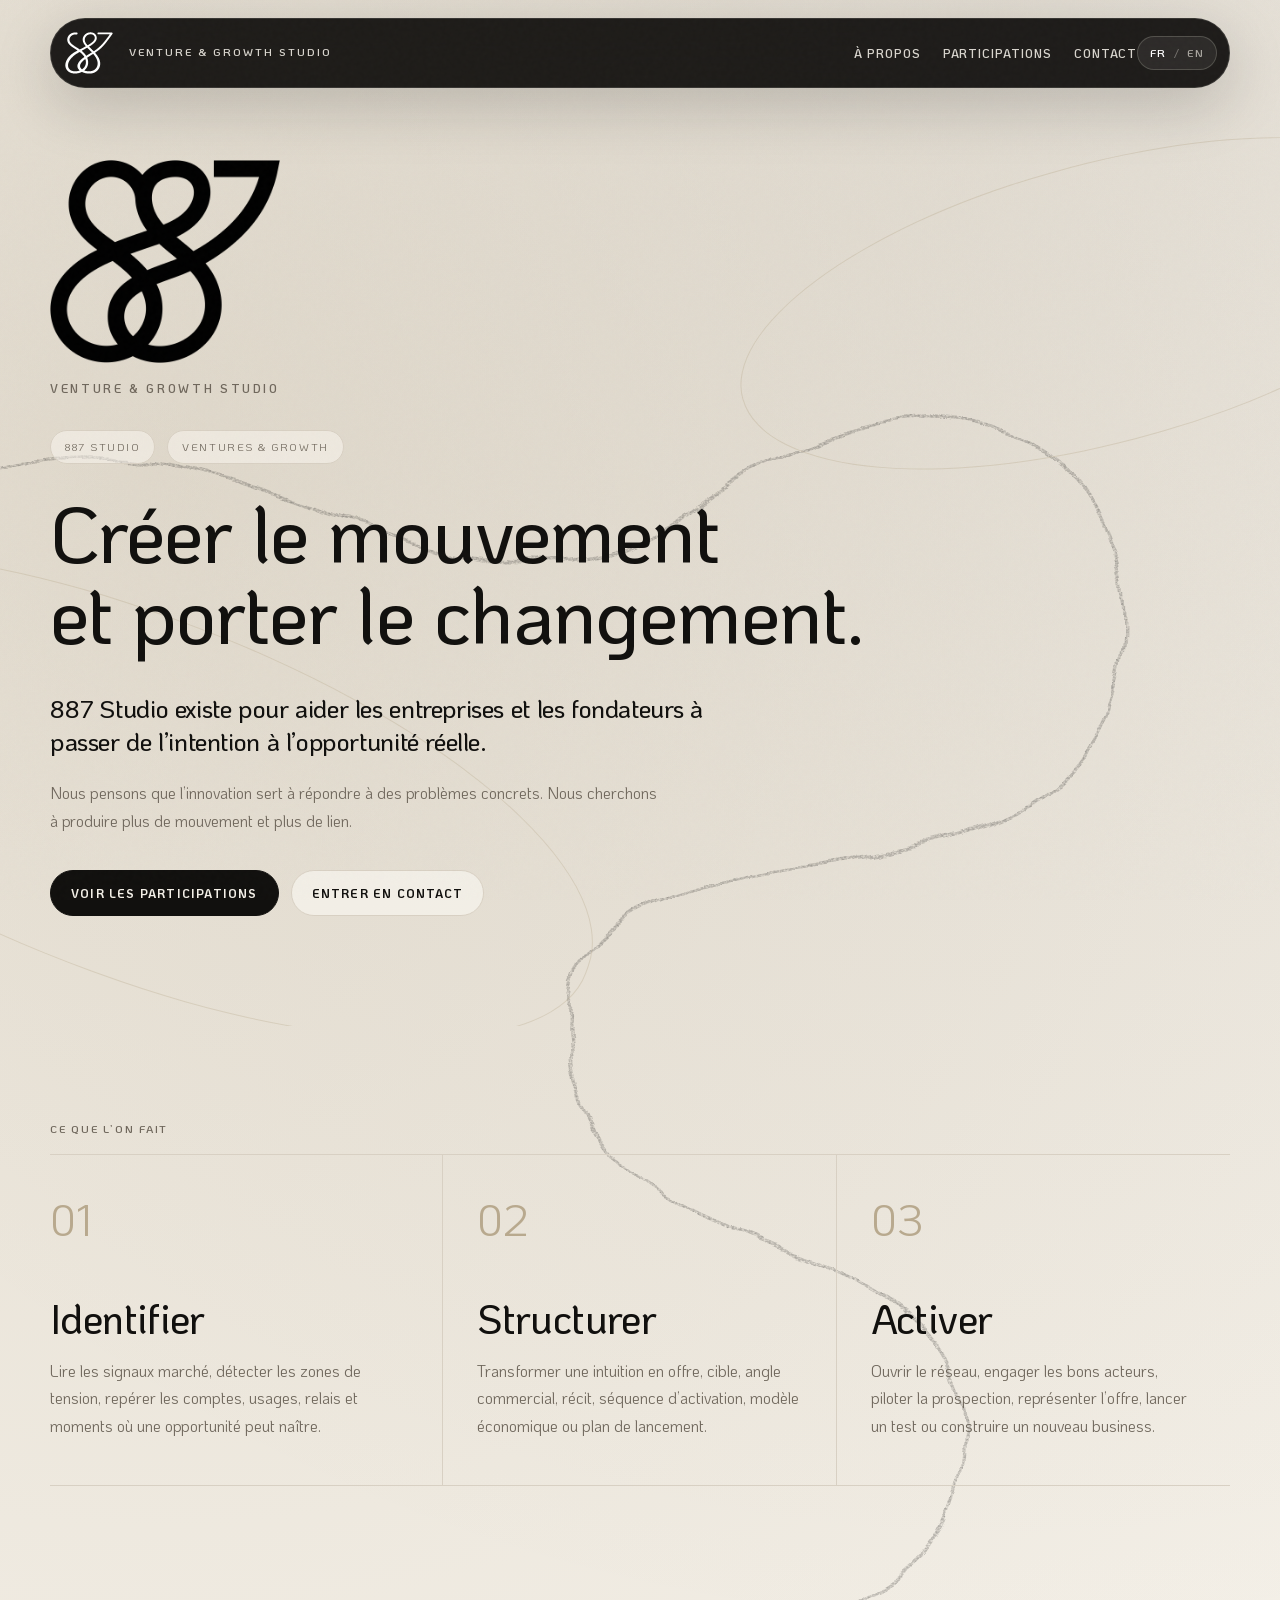
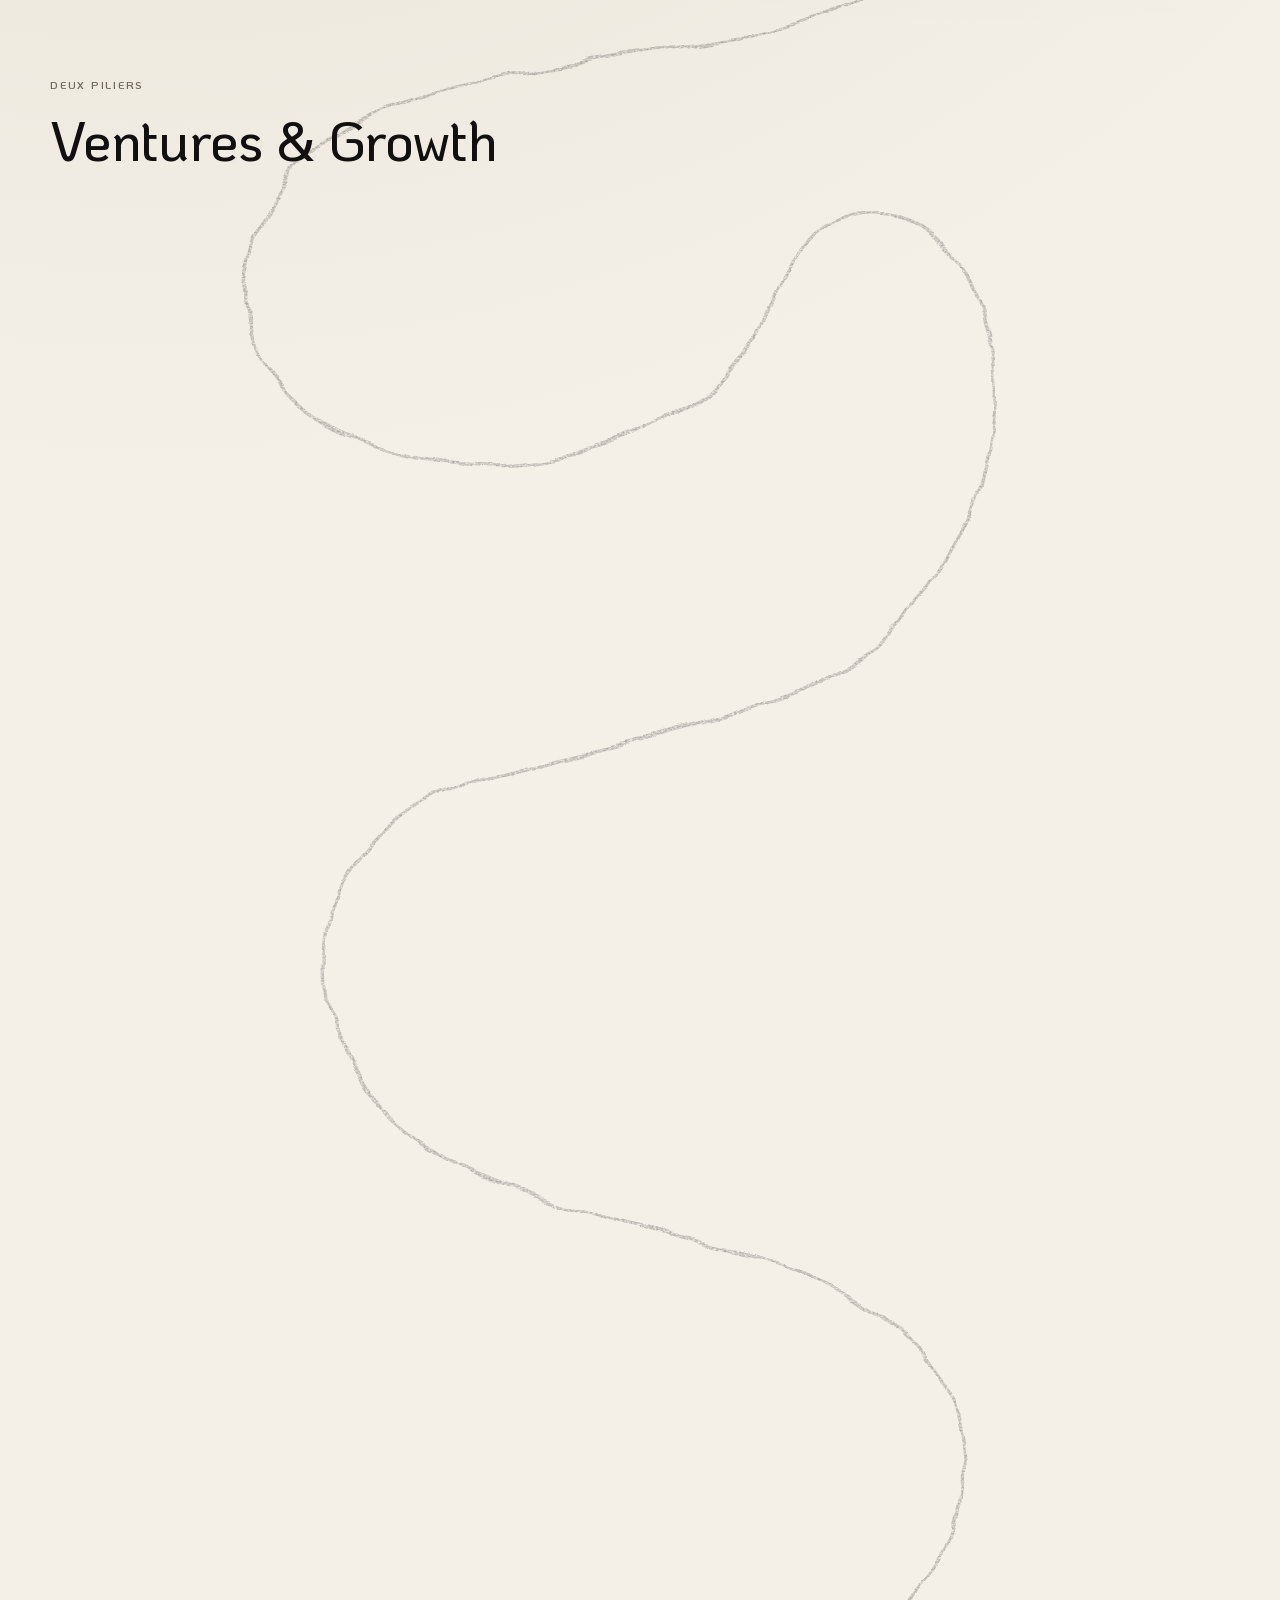
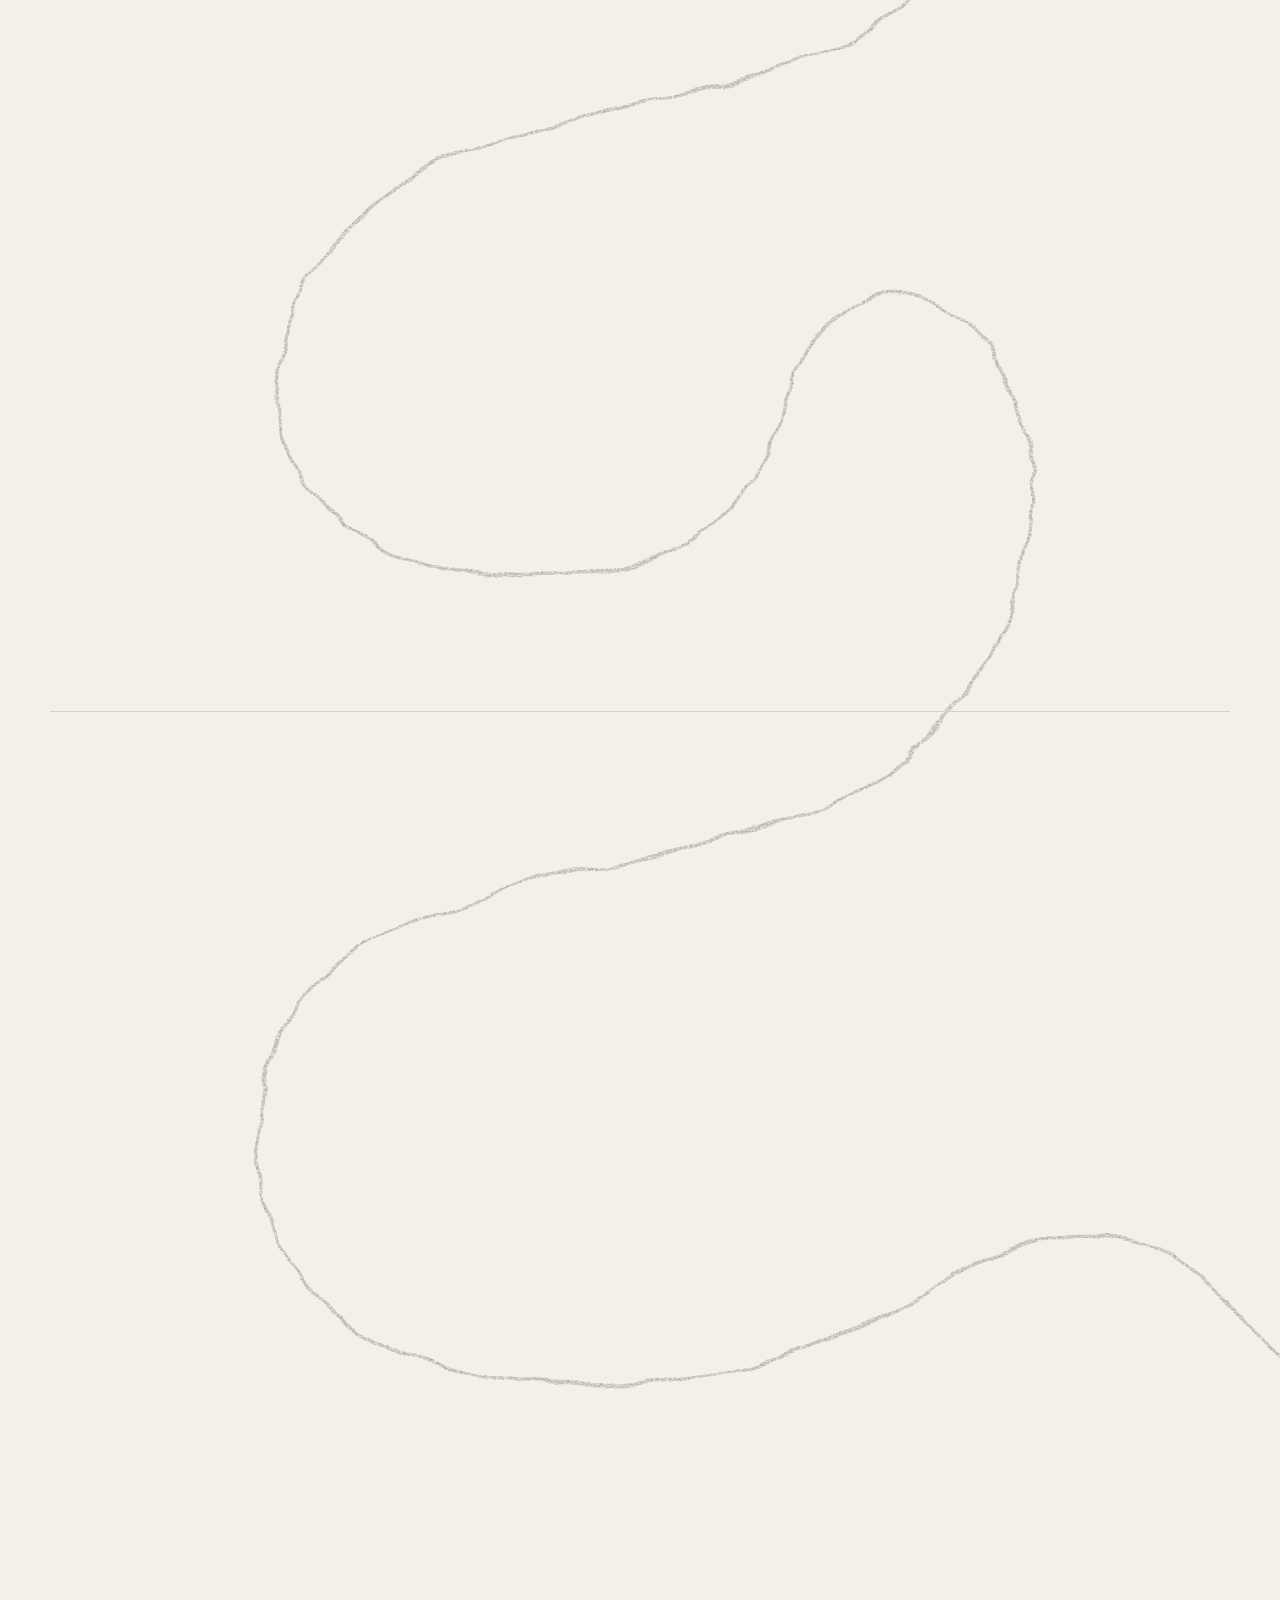
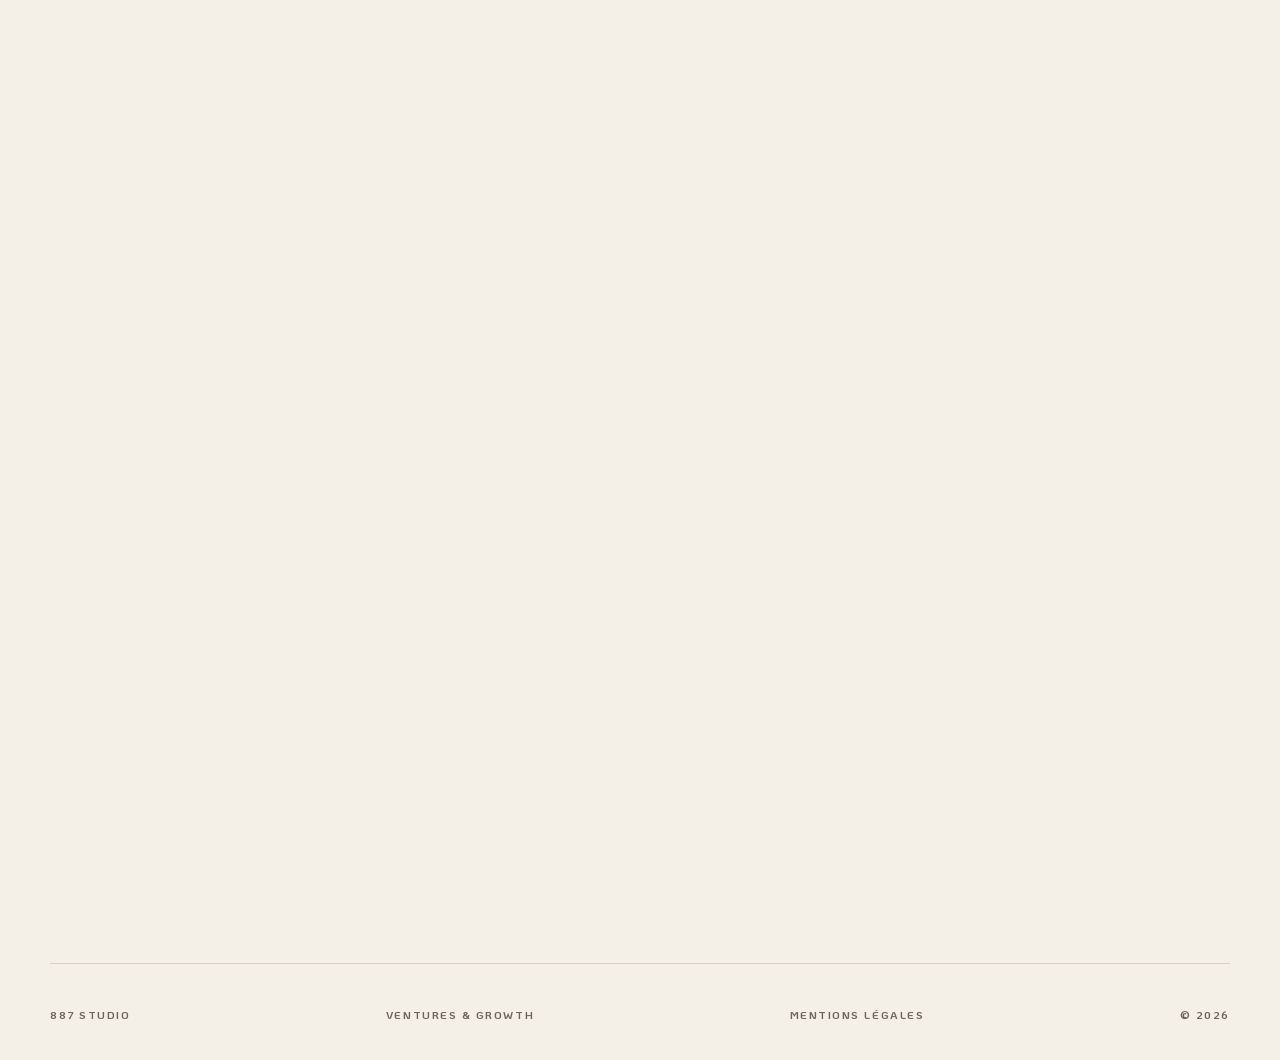
==== index.html @ bfb53ed1 "Stop exposing the gmail address in page source - Form: use FormSubmit aliased endpoint instead of th" ====
<!doctype html>
<html lang="fr" data-lang="fr">
<head>
  <meta charset="utf-8" />
  <meta name="viewport" content="width=device-width, initial-scale=1" />
  <title>887 Studio — Ventures & Growth</title>
  <meta name="description" content="887 Studio — Ventures & Growth. Créer le mouvement et porter le changement." />
  <meta property="og:title" content="887 Studio — Ventures & Growth" />
  <meta property="og:description" content="Créer le mouvement et porter le changement." />
  <meta property="og:type" content="website" />
  <meta property="og:url" content="https://www.887studio.fr/" />
  <meta property="og:image" content="https://www.887studio.fr/assets/og-image.png" />
  <meta property="og:image:width" content="1200" />
  <meta property="og:image:height" content="630" />
  <meta name="twitter:card" content="summary_large_image" />
  <link rel="icon" type="image/png" href="assets/887-favicon.png" />
  <link rel="preconnect" href="https://fonts.googleapis.com" />
  <link rel="preconnect" href="https://fonts.gstatic.com" crossorigin />
  <link rel="stylesheet" href="https://fonts.googleapis.com/css2?family=KoHo:wght@300;400;500;600;700&display=swap" />
  <link rel="stylesheet" href="styles.css" />
  <script defer src="/_vercel/insights/script.js"></script>
</head>

<body>
  <svg class="background-thread" viewBox="0 0 1440 5200" fill="none" xmlns="http://www.w3.org/2000/svg" aria-hidden="true">
    <defs>
      <filter id="pencil" x="-6%" y="-2%" width="112%" height="104%">
        <feTurbulence type="fractalNoise" baseFrequency="0.009 0.016" numOctaves="3" seed="7" result="warp" />
        <feDisplacementMap in="SourceGraphic" in2="warp" scale="24" xChannelSelector="R" yChannelSelector="G" result="rough" />
        <feTurbulence type="fractalNoise" baseFrequency="0.34 0.5" numOctaves="3" seed="4" result="grain" />
        <feColorMatrix in="grain" type="matrix" values="0 0 0 0 0  0 0 0 0 0  0 0 0 0 0  0 0 0 -1.05 0.92" result="grainMask" />
        <feComposite in="rough" in2="grainMask" operator="in" />
      </filter>
    </defs>
    <path class="thread-path" filter="url(#pencil)" d="M-120 260
      C 230 30, 490 460, 780 250
      C 1050 55, 1300 160, 1260 430
      C 1210 760, 610 540, 640 850
      C 670 1150, 1120 1010, 1080 1330
      C 1040 1650, 360 1420, 280 1770
      C 220 2040, 760 2080, 860 1830
      C 970 1560, 1230 1810, 1070 2100
      C 890 2425, 320 2220, 370 2600
      C 420 2940, 1050 2780, 1080 3100
      C 1120 3490, 430 3280, 320 3650
      C 230 3960, 810 4040, 880 3740
      C 950 3450, 1270 3670, 1120 4000
      C 960 4360, 330 4140, 290 4540
      C 260 4860, 740 4920, 1060 4720
      C 1260 4595, 1370 4690, 1500 4880" />
  </svg>
  <div class="site-noise" aria-hidden="true"></div>
  <div class="cursor-orb" aria-hidden="true"></div>

  <header class="site-header" data-reveal>
    <a class="brand brand-lockup" href="#top" aria-label="887 Studio home">
      <img src="assets/887-mark.png" alt="887 logo" class="brand-logo" />
      <span class="brand-descriptor">VENTURE &amp; GROWTH STUDIO</span>
    </a>

    <nav class="main-nav" aria-label="Navigation principale">
      <a href="#expertise" data-i18n="nav.about">À propos</a>
      <a href="#participations" data-i18n="nav.participations">Participations</a>
      <a href="#contact" data-i18n="nav.contact">Contact</a>
    </nav>

    <div class="header-actions">
      <button class="lang-toggle" type="button" aria-label="Switch language">
        <span data-lang-option="fr">FR</span>
        <span class="divider">/</span>
        <span data-lang-option="en">EN</span>
      </button>
    </div>
  </header>

  <button class="mobile-lang-toggle" type="button" aria-label="Switch language">
    <span data-lang-option="fr">FR</span>
    <span class="divider">/</span>
    <span data-lang-option="en">EN</span>
  </button>

  <a class="mobile-contact-cta" href="#contact" data-i18n="hero.ctaSecondary">Entrer en contact</a>

  <main id="top">
    <section class="hero section">
      <div class="hero-loop hero-loop-one" aria-hidden="true"></div>
      <div class="hero-loop hero-loop-two" aria-hidden="true"></div>

      <div class="hero-inner">
        <div class="hero-top-lockup" data-reveal>
          <img src="assets/887-mark.png" alt="887 Studio logo" />
          <span>VENTURE &amp; GROWTH STUDIO</span>
        </div>

        <div class="hero-kicker" data-reveal>
          <span>887 Studio</span>
          <span>Ventures & Growth</span>
        </div>

        <h1 class="hero-title" data-reveal data-reveal-delay="80">
          <span data-i18n="hero.title">Créer le mouvement<br />et porter le changement.</span>
        </h1>

        <p class="hero-copy" data-reveal data-reveal-delay="160" data-i18n="hero.copy">
          887 Studio existe pour aider les entreprises et les fondateurs à passer de l’intention à l’opportunité réelle.
        </p>

        <p class="hero-subcopy" data-reveal data-reveal-delay="240" data-i18n="hero.subcopy">
          Nous pensons que l’innovation sert à répondre à des problèmes concrets. Nous cherchons à produire plus de mouvement et plus de lien.
        </p>

        <div class="hero-cta" data-reveal data-reveal-delay="320">
          <a href="#participations" class="button button-dark" data-i18n="hero.ctaPrimary">Voir les participations</a>
          <a href="#contact" class="button button-light" data-i18n="hero.ctaSecondary">Entrer en contact</a>
        </div>
      </div>
    </section>

    <section class="method section">
      <div class="section-label" data-reveal data-i18n="method.label">Ce que l’on fait</div>
      <div class="method-grid">
        <article class="method-item" data-reveal>
          <span class="method-number">01</span>
          <h2 data-i18n="method.identify.title">Identifier</h2>
          <p data-i18n="method.identify.copy">
            Lire les signaux marché, détecter les zones de tension, repérer les comptes, usages, relais et moments où une opportunité peut naître.
          </p>
        </article>
        <article class="method-item" data-reveal data-reveal-delay="90">
          <span class="method-number">02</span>
          <h2 data-i18n="method.structure.title">Structurer</h2>
          <p data-i18n="method.structure.copy">
            Transformer une intuition en offre, cible, angle commercial, récit, séquence d’activation, modèle économique ou plan de lancement.
          </p>
        </article>
        <article class="method-item" data-reveal data-reveal-delay="180">
          <span class="method-number">03</span>
          <h2 data-i18n="method.activate.title">Activer</h2>
          <p data-i18n="method.activate.copy">
            Ouvrir le réseau, engager les bons acteurs, piloter la prospection, représenter l’offre, lancer un test ou construire un nouveau business.
          </p>
        </article>
      </div>
    </section>

    <section class="pillars section" id="ventures">
      <div class="section-intro" data-reveal>
        <span class="section-label" data-i18n="pillars.label">Deux piliers</span>
        <h2 data-i18n="pillars.title">Ventures & Growth</h2>
      </div>

      <div class="pillar-card large" data-reveal>
        <div class="pillar-index">01</div>
        <div class="pillar-content">
          <span class="pillar-eyebrow" data-i18n="ventures.eyebrow">Ventures</span>
          <h3 data-i18n="ventures.title">Création et incubation de produits innovants.</h3>
          <p data-i18n="ventures.copy1">
            887 imagine, construit et lance des produits ou ventures à partir de problèmes concrets, de signaux marché ou de douleurs utilisateurs identifiées.
          </p>
          <p data-i18n="ventures.copy2">
            Nous ne cherchons pas l’innovation pour l’innovation. Nous cherchons les sujets où une meilleure lecture du réel peut devenir un produit utile, un service vendable ou une nouvelle activité.
          </p>
          <p data-i18n="ventures.copy3">
            De l’intuition au lancement, 887 intervient sur ce qui demande encore de l’humain : comprendre un problème, sentir un marché, créer le bon récit, trouver les premiers relais, convaincre les premiers utilisateurs et faire exister le projet.
          </p>
        </div>
      </div>

      <div class="pillar-card large" id="growth" data-reveal>
        <div class="pillar-index">02</div>
        <div class="pillar-content">
          <span class="pillar-eyebrow" data-i18n="growth.eyebrow">Growth</span>
          <h3 data-i18n="growth.title">Direction de projets de croissance et de transformation.</h3>
          <p data-i18n="growth.copy1">
            887 accompagne les entreprises dans les moments où il faut clarifier une ambition, ouvrir un marché, structurer une offre, accélérer un développement commercial ou porter un changement.
          </p>
          <p data-i18n="growth.copy2">
            Nous intervenons sur les sujets que l’IA ne remplace pas : aligner des dirigeants, lire les rapports de force, identifier les bons acteurs, créer la confiance, ouvrir des portes, conduire des conversations sensibles et transformer une intention stratégique en mouvement réel.
          </p>
          <p data-i18n="growth.copy3">
            Growth, chez 887, ce n’est pas produire plus de bruit commercial. C’est créer les conditions pour que les bonnes opportunités apparaissent, se structurent et avancent.
          </p>
        </div>
      </div>
    </section>

    <section class="participations section" id="participations">
      <div class="section-intro" data-reveal>
        <span class="section-label" data-i18n="participations.label">Nos participations</span>
        <p data-i18n="participations.copy">
          887 Studio développe, incube ou accompagne des produits et projets autour de problèmes concrets. Chaque participation doit créer plus de clarté, plus de lien ou plus d’action.
        </p>
      </div>

      <div class="participation-grid">
        <button class="participation-card" type="button" data-project="science" data-reveal>
          <div class="project-card-top">
            <div class="project-logo-slot">ESSORE</div>
            <span class="project-stamp">887</span>
          </div>
          <span class="project-status" data-i18n="project.science.status">En développement</span>
          <h3 data-i18n="project.science.name">Essore</h3>
          <p data-i18n="project.science.short">Veille scientifique utile pour les praticiens.</p>
          <div class="project-meta">
            <span>2026</span>
            <span data-i18n="project.cta">Voir le projet</span>
          </div>
        </button>

        <button class="participation-card" type="button" data-project="become" data-reveal data-reveal-delay="90">
          <div class="project-card-top">
            <div class="project-logo-slot">BLUE HOUR</div>
            <span class="project-stamp">887</span>
          </div>
          <span class="project-status" data-i18n="project.become.status">Concept en incubation</span>
          <h3 data-i18n="project.become.name">Blue Hour</h3>
          <p data-i18n="project.become.short">Expériences sportives et outdoor.</p>
          <div class="project-meta">
            <span>2026</span>
            <span data-i18n="project.cta">Voir le projet</span>
          </div>
        </button>

        <button class="participation-card" type="button" data-project="bizgame" data-reveal data-reveal-delay="180">
          <div class="project-card-top">
            <div class="project-logo-slot">BIZGAME</div>
            <span class="project-stamp">887</span>
          </div>
          <span class="project-status" data-i18n="project.bizgame.status">En développement</span>
          <h3 data-i18n="project.bizgame.name">BizGame</h3>
          <p data-i18n="project.bizgame.short">Conseil en déploiement IA pour l’expérience client.</p>
          <div class="project-meta">
            <span>2026</span>
            <span data-i18n="project.cta">Voir le projet</span>
          </div>
        </button>
      </div>
    </section>

    <section class="expertise section" id="expertise">
      <div class="section-intro" data-reveal>
        <span class="section-label" data-i18n="expertise.label">Expertise</span>
        <h2 data-i18n="expertise.title">L’expérience stratégique rencontre le terrain.</h2>
      </div>

      <div class="expertise-list">
        <article data-reveal>
          <h3 data-i18n="expertise.luxury.title">Luxe & retail</h3>
          <p data-i18n="expertise.luxury.copy">Expérience client, innovation, distribution, CRM, omnicanal, nouveaux services, excellence opérationnelle et transformation des modèles commerciaux.</p>
        </article>
        <article data-reveal>
          <h3 data-i18n="expertise.ai.title">Innovation & IA appliquée</h3>
          <p data-i18n="expertise.ai.copy">Identification d’usages concrets, cadrage produit, automatisation intelligente, agents métiers, outils internes, prototypes et nouveaux services augmentés par l’IA.</p>
        </article>
        <article data-reveal>
          <h3 data-i18n="expertise.transformation.title">Transformation & croissance</h3>
          <p data-i18n="expertise.transformation.copy">Structuration de priorités, gouvernance, pilotage de projets, accélération commerciale, clarification de l’offre et nouveaux relais de croissance.</p>
        </article>
        <article data-reveal>
          <h3 data-i18n="expertise.management.title">Direction générale</h3>
          <p data-i18n="expertise.management.copy">Accompagnement de dirigeants sur les moments de transition, de structuration, de repositionnement ou de passage à l’échelle.</p>
        </article>
      </div>
    </section>

    <section class="working section">
      <div class="working-card" data-reveal>
        <div class="working-logo-lockup" aria-hidden="true">
          <img src="assets/887-mark.png" alt="887 logo" class="working-logo" />
          <span>VENTURE &amp; GROWTH STUDIO</span>
        </div>
        <div>
          <span class="section-label" data-i18n="working.label">Notre manière de travailler</span>
          <h2 data-i18n="working.title">Producteur de mouvement.</h2>
          <p data-i18n="working.copy">
            887 fonctionne comme un studio : léger, exigeant, hybride, orienté construction. Chaque mission doit répondre à une question simple : qu’est-ce qui doit bouger, maintenant, pour créer une opportunité réelle ?
          </p>
        </div>
      </div>
    </section>

    <section class="contact section" id="contact">
      <div class="contact-copy" data-reveal>
        <span class="section-label" data-i18n="contact.label">Contact</span>
        <h2 data-i18n="contact.title">Une ambition à structurer, une opportunité à explorer, un projet à faire sortir du flou ?</h2>
        <p data-i18n="contact.copy">Écrivez-nous.</p>
      </div>

      <form class="contact-form" data-reveal data-reveal-delay="120" action="https://formsubmit.co/62ffd0026dcda1b7c41ddc8307894565" method="POST">
        <div class="form-row">
          <label>
            <span data-i18n="form.name">Nom</span>
            <input type="text" name="name" required />
          </label>
          <label>
            <span>Email</span>
            <input type="email" name="email" required />
          </label>
        </div>
        <label>
          <span data-i18n="form.company">Entreprise</span>
          <input type="text" name="company" />
        </label>
        <label>
          <span data-i18n="form.subject">Sujet</span>
          <input type="text" name="subject" required />
        </label>
        <label>
          <span data-i18n="form.message">Message</span>
          <textarea name="message" rows="6" required></textarea>
        </label>
        <input type="hidden" name="_subject" value="Nouveau message depuis 887 Studio" />
        <input type="hidden" name="_captcha" value="false" />
        <input type="hidden" name="_template" value="table" />
        <input type="hidden" name="_next" value="https://www.887studio.fr/merci.html" />
        <button class="button button-dark" type="submit" data-i18n="form.submit">Envoyer</button>
        <p class="form-note" data-i18n="form.note">Nous revenons vers vous rapidement.</p>
      </form>
    </section>
  </main>

  <footer class="site-footer">
    <span>887 Studio</span>
    <span>Ventures & Growth</span>
    <a href="mentions-legales.html" data-i18n="footer.legal">Mentions légales</a>
    <span>© <span id="year"></span></span>
  </footer>

  <div class="modal" aria-hidden="true" role="dialog" aria-modal="true" aria-labelledby="modal-title">
    <div class="modal-backdrop" data-close-modal></div>
    <article class="modal-card">
      <button class="modal-close" type="button" aria-label="Close" data-close-modal>×</button>
      <div class="modal-topline">
        <span id="modal-status"></span>
        <span id="modal-year"></span>
      </div>
      <h2 id="modal-title"></h2>
      <p id="modal-category" class="modal-category"></p>
      <div class="modal-section">
        <h3 data-i18n="modal.problem">Problème</h3>
        <p id="modal-problem"></p>
      </div>
      <div class="modal-section">
        <h3 data-i18n="modal.answer">Réponse</h3>
        <p id="modal-answer"></p>
      </div>
      <a id="modal-link" class="button button-light modal-link" href="#" target="_blank" rel="noreferrer" data-i18n="modal.link">Lien à venir</a>
    </article>
  </div>

  <script src="app.js"></script>
</body>
</html>
---- styles.css ----
:root {
  --bg: #f4f0e8;
  --paper: #fbf8f2;
  --ink: #11100e;
  --muted: #6f675c;
  --line: #d8d0c3;
  --line-strong: #b8a98e;
  --dark: #211d18;
  --brown: #3c3128;
  --radius-xl: 34px;
  --radius-lg: 24px;
  --radius-md: 16px;
  --shadow: 0 24px 70px rgba(17, 16, 14, 0.12);
  --serif: "DM Serif Display", Georgia, serif;
  --sans: "Manrope", Inter, system-ui, -apple-system, BlinkMacSystemFont, "Segoe UI", sans-serif;
}

* {
  box-sizing: border-box;
}

html {
  scroll-behavior: smooth;
  background: var(--bg);
}

body {
  margin: 0;
  color: var(--ink);
  font-family: var(--sans);
  background:
    radial-gradient(circle at 12% 8%, rgba(184, 169, 142, 0.28), transparent 30%),
    radial-gradient(circle at 78% 0%, rgba(60, 49, 40, 0.08), transparent 28%),
    var(--bg);
  overflow-x: hidden;
}

body.menu-open {
  overflow: hidden;
}

a {
  color: inherit;
  text-decoration: none;
}

button, input, textarea {
  font: inherit;
}

button {
  cursor: pointer;
}

.site-noise {
  position: fixed;
  inset: 0;
  pointer-events: none;
  z-index: 9999;
  opacity: .035;
  background-image: url("data:image/svg+xml,%3Csvg viewBox='0 0 220 220' xmlns='http://www.w3.org/2000/svg'%3E%3Cfilter id='n'%3E%3CfeTurbulence type='fractalNoise' baseFrequency='.85' numOctaves='3' stitchTiles='stitch'/%3E%3C/filter%3E%3Crect width='220' height='220' filter='url(%23n)' opacity='.55'/%3E%3C/svg%3E");
}


.background-thread {
  position: absolute;
  top: 0;
  left: 50%;
  width: min(1440px, 100vw);
  height: 5200px;
  transform: translateX(-50%);
  pointer-events: none;
  z-index: 0;
  opacity: .18;
}

.thread-path {
  stroke: #11100e;
  stroke-width: 1.25;
  stroke-linecap: round;
  stroke-linejoin: round;
  vector-effect: non-scaling-stroke;
  stroke-dasharray: 1 0;
}

main,
.site-header,
.site-footer,
.modal {
  position: relative;
  z-index: 1;
}

.cursor-orb {
  position: fixed;
  width: 220px;
  height: 220px;
  border-radius: 999px;
  background: radial-gradient(circle, rgba(184, 169, 142, .16), transparent 66%);
  transform: translate(-50%, -50%);
  pointer-events: none;
  z-index: 0;
  opacity: 0;
  transition: opacity .5s ease;
}

.section {
  position: relative;
  width: min(1180px, calc(100% - 44px));
  margin: 0 auto;
  padding: 96px 0;
}

.site-header {
  position: fixed;
  top: 18px;
  left: 50%;
  transform: translateX(-50%);
  width: min(1180px, calc(100% - 32px));
  z-index: 100;
  display: flex;
  justify-content: space-between;
  align-items: center;
  border: 1px solid rgba(216, 208, 195, .78);
  background: rgba(244, 240, 232, .72);
  backdrop-filter: blur(18px);
  border-radius: 999px;
  padding: 10px 12px 10px 14px;
  box-shadow: 0 14px 50px rgba(17, 16, 14, .06);
}

.brand {
  display: flex;
  align-items: center;
  gap: 10px;
  font-size: 12px;
  letter-spacing: .14em;
  text-transform: uppercase;
  font-weight: 700;
}


.main-nav {
  display: flex;
  align-items: center;
  gap: 22px;
  color: var(--muted);
  font-size: 12px;
  letter-spacing: .08em;
  text-transform: uppercase;
}

.main-nav a {
  transition: color .25s ease;
}

.main-nav a:hover {
  color: var(--ink);
}

.header-actions {
  display: flex;
  align-items: center;
  gap: 8px;
}

.lang-toggle {
  border: 1px solid var(--line);
  background: var(--paper);
  color: var(--muted);
  border-radius: 999px;
  padding: 9px 12px;
  font-size: 11px;
  letter-spacing: .12em;
  font-weight: 700;
}

.lang-toggle span.active {
  color: var(--ink);
}

.divider {
  margin: 0 3px;
  color: var(--line-strong);
}

.menu-toggle {
  display: none;
  width: 42px;
  height: 42px;
  border-radius: 999px;
  border: 1px solid var(--line);
  background: var(--paper);
  position: relative;
}

.menu-toggle span {
  display: block;
  width: 17px;
  height: 1px;
  background: var(--ink);
  position: absolute;
  left: 12px;
  transition: transform .25s ease;
}

.menu-toggle span:first-child { top: 16px; }
.menu-toggle span:last-child { top: 24px; }

body.menu-open .menu-toggle span:first-child {
  transform: translateY(4px) rotate(45deg);
}

body.menu-open .menu-toggle span:last-child {
  transform: translateY(-4px) rotate(-45deg);
}

.mobile-nav {
  position: fixed;
  inset: 0;
  z-index: 90;
  display: none;
  flex-direction: column;
  align-items: center;
  justify-content: center;
  background: rgba(244, 240, 232, .96);
  backdrop-filter: blur(18px);
  gap: 26px;
  font-family: var(--serif);
  font-size: 38px;
}

.hero {
  min-height: 100vh;
  width: 100%;
  padding: 160px max(22px, calc((100vw - 1180px)/2)) 110px;
  display: grid;
  grid-template-columns: minmax(0, 1fr);
  align-items: center;
  gap: 56px;
  overflow: hidden;
}

.hero-inner {
  max-width: 820px;
  position: relative;
  z-index: 2;
}

.hero-kicker {
  display: flex;
  gap: 12px;
  flex-wrap: wrap;
  margin-bottom: 28px;
}

.hero-kicker span {
  border: 1px solid var(--line);
  border-radius: 999px;
  padding: 9px 14px;
  font-size: 11px;
  letter-spacing: .14em;
  text-transform: uppercase;
  color: var(--muted);
  background: rgba(251, 248, 242, .5);
}

.hero-title {
  margin: 0;
  max-width: 970px;
  font-family: var(--serif);
  font-weight: 400;
  font-size: clamp(48px, 7vw, 92px);
  line-height: .96;
  letter-spacing: -.018em;
}

.hero-copy {
  max-width: 690px;
  margin: 38px 0 0;
  font-size: clamp(22px, 2.2vw, 34px);
  line-height: 1.18;
  letter-spacing: -.01em;
}

.hero-subcopy {
  max-width: 610px;
  margin: 22px 0 0;
  font-size: 16px;
  line-height: 1.7;
  color: var(--muted);
}

.hero-cta {
  display: flex;
  flex-wrap: wrap;
  gap: 12px;
  margin-top: 36px;
}

.button {
  display: inline-flex;
  align-items: center;
  justify-content: center;
  min-height: 46px;
  border-radius: 999px;
  padding: 0 20px;
  border: 1px solid var(--line);
  transition: transform .25s ease, box-shadow .25s ease, background .25s ease;
  font-size: 12px;
  letter-spacing: .1em;
  text-transform: uppercase;
  font-weight: 700;
}

.button:hover {
  transform: translateY(-2px);
  box-shadow: 0 14px 34px rgba(17, 16, 14, .1);
}

.button-dark {
  background: var(--ink);
  color: var(--bg);
  border-color: var(--ink);
}

.button-light {
  background: rgba(251, 248, 242, .62);
  color: var(--ink);
}


.hero-loop {
  position: absolute;
  pointer-events: none;
  border: 1px solid rgba(184, 169, 142, .34);
  border-radius: 48% 52% 47% 53%;
  transform: rotate(-16deg);
}

.hero-loop-one {
  width: 740px;
  height: 280px;
  right: -190px;
  top: 16%;
  animation: slowRotate 22s linear infinite;
}

.hero-loop-two {
  width: 980px;
  height: 360px;
  left: -360px;
  bottom: 5%;
  transform: rotate(20deg);
  animation: slowRotateReverse 28s linear infinite;
}


.section-label {
  display: block;
  color: var(--muted);
  font-size: 11px;
  letter-spacing: .16em;
  text-transform: uppercase;
  font-weight: 700;
  margin-bottom: 18px;
}

.method-grid {
  display: grid;
  grid-template-columns: repeat(3, 1fr);
  border-top: 1px solid var(--line);
  border-bottom: 1px solid var(--line);
}

.method-item {
  padding: 42px 34px 46px 0;
  min-height: 330px;
  border-right: 1px solid var(--line);
  display: flex;
  flex-direction: column;
}

.method-item + .method-item {
  padding-left: 34px;
}

.method-item:last-child {
  border-right: 0;
}

.method-number {
  color: var(--line-strong);
  font-family: var(--serif);
  font-size: 44px;
  line-height: 1;
}

.method-item h2 {
  margin: auto 0 18px;
  font-family: var(--serif);
  font-size: 38px;
  font-weight: 400;
  letter-spacing: -.012em;
}

.method-item p {
  margin: 0;
  color: var(--muted);
  line-height: 1.7;
}

.manifesto {
  margin-top: 48px;
  text-align: right;
}

.manifesto p {
  display: inline-block;
  margin: 0;
  font-family: var(--serif);
  font-size: clamp(34px, 4vw, 60px);
  line-height: 1;
  letter-spacing: -.012em;
}

.section-intro {
  max-width: 820px;
  margin-bottom: 44px;
}

.section-intro h2 {
  margin: 0;
  font-family: var(--serif);
  font-size: clamp(38px, 4.6vw, 62px);
  font-weight: 400;
  line-height: 1;
  letter-spacing: -.018em;
}

.section-intro p {
  max-width: 680px;
  margin: 22px 0 0;
  color: var(--muted);
  line-height: 1.7;
}

.pillar-card {
  position: relative;
  display: grid;
  grid-template-columns: 170px 1fr;
  gap: 44px;
  padding: 48px;
  margin-top: 18px;
  border: 1px solid rgba(216, 208, 195, .9);
  border-radius: var(--radius-xl);
  background: linear-gradient(135deg, rgba(251,248,242,.84), rgba(244,240,232,.44));
  overflow: hidden;
}

.pillar-card:before {
  content: "";
  position: absolute;
  width: 430px;
  height: 210px;
  border: 1px solid rgba(184, 169, 142, .28);
  border-radius: 50%;
  right: -140px;
  top: -70px;
  transform: rotate(-20deg);
}

.pillar-index {
  font-family: var(--serif);
  font-size: 86px;
  line-height: .8;
  color: rgba(184, 169, 142, .64);
  letter-spacing: -.06em;
}

.pillar-eyebrow {
  display: block;
  font-size: 12px;
  letter-spacing: .16em;
  text-transform: uppercase;
  color: var(--muted);
  font-weight: 700;
  margin-bottom: 16px;
}

.pillar-content h3 {
  max-width: 820px;
  margin: 0 0 24px;
  font-family: var(--serif);
  font-size: clamp(30px, 3.6vw, 48px);
  line-height: 1.02;
  letter-spacing: -.015em;
  font-weight: 400;
}

.pillar-content p {
  max-width: 780px;
  margin: 0 0 18px;
  color: var(--muted);
  font-size: 16px;
  line-height: 1.75;
}

.participation-grid {
  display: grid;
  grid-template-columns: repeat(3, 1fr);
  gap: 18px;
}

.participation-card {
  width: 100%;
  min-height: 380px;
  padding: 26px;
  text-align: left;
  border: 1px solid rgba(216, 208, 195, .9);
  border-radius: 34px;
  color: var(--ink);
  background:
    radial-gradient(circle at 75% 14%, rgba(184,169,142,.22), transparent 32%),
    rgba(251, 248, 242, .68);
  display: flex;
  flex-direction: column;
  align-items: stretch;
  position: relative;
  overflow: hidden;
  transition: transform .35s ease, box-shadow .35s ease, border-color .35s ease;
}

.participation-card:before {
  content: "";
  position: absolute;
  width: 230px;
  height: 100px;
  border: 1px solid rgba(184, 169, 142, .3);
  border-radius: 50%;
  right: -80px;
  bottom: 55px;
  transform: rotate(-24deg);
  transition: transform .5s ease;
}

.participation-card:hover {
  transform: translateY(-8px);
  box-shadow: var(--shadow);
  border-color: rgba(184, 169, 142, .74);
}

.participation-card:hover:before {
  transform: rotate(-8deg) translateX(-8px);
}

.project-status {
  align-self: flex-start;
  padding: 8px 11px;
  border: 1px solid var(--line);
  border-radius: 999px;
  color: var(--muted);
  font-size: 10px;
  letter-spacing: .14em;
  text-transform: uppercase;
  font-weight: 700;
}

.participation-card h3 {
  margin: auto 0 18px;
  font-family: var(--serif);
  font-size: 38px;
  font-weight: 400;
  line-height: .96;
  letter-spacing: -.018em;
}

.participation-card p {
  margin: 0;
  color: var(--muted);
  line-height: 1.6;
  max-width: 92%;
}

.project-meta {
  margin-top: auto;
  padding-top: 18px;
  border-top: 1px solid var(--line);
  display: flex;
  align-items: center;
  justify-content: space-between;
  color: var(--muted);
  font-size: 11px;
  letter-spacing: .12em;
  text-transform: uppercase;
  font-weight: 700;
}

.expertise-list {
  border-top: 1px solid var(--line);
}

.expertise-list article {
  display: grid;
  grid-template-columns: 36% 1fr;
  gap: 44px;
  padding: 30px 0;
  border-bottom: 1px solid var(--line);
}

.expertise-list h3 {
  margin: 0;
  font-family: var(--serif);
  font-weight: 400;
  font-size: 32px;
  letter-spacing: -.01em;
}

.expertise-list p {
  margin: 0;
  color: var(--muted);
  line-height: 1.7;
  max-width: 700px;
}

.working-card {
  display: grid;
  grid-template-columns: 230px 1fr;
  gap: 48px;
  align-items: center;
  padding: 48px;
  border-radius: 44px;
  color: var(--bg);
  background:
    radial-gradient(circle at 14% 22%, rgba(184, 169, 142, .28), transparent 30%),
    var(--ink);
  overflow: hidden;
  position: relative;
}

.working-card img {
  width: 100%;
  filter: invert(1);
  opacity: .84;
}

.working-card h2 {
  margin: 0;
  font-family: var(--serif);
  font-size: clamp(34px, 4vw, 56px);
  line-height: 1;
  letter-spacing: -.018em;
  font-weight: 400;
}

.working-card p {
  color: rgba(244, 240, 232, .72);
  max-width: 720px;
  line-height: 1.7;
  margin: 24px 0 0;
}

.working-card .section-label {
  color: rgba(244, 240, 232, .62);
}

.contact {
  display: grid;
  grid-template-columns: 42% 1fr;
  gap: 58px;
  align-items: start;
}

.contact-copy h2 {
  margin: 0;
  font-family: var(--serif);
  font-size: clamp(34px, 4.2vw, 54px);
  line-height: 1;
  letter-spacing: -.018em;
  font-weight: 400;
}

.contact-copy p {
  color: var(--muted);
  font-size: 18px;
  line-height: 1.7;
}

.contact-form {
  border: 1px solid var(--line);
  border-radius: 34px;
  padding: 28px;
  background: rgba(251, 248, 242, .66);
}

.form-row {
  display: grid;
  grid-template-columns: 1fr 1fr;
  gap: 14px;
}

label {
  display: block;
  margin-bottom: 16px;
}

label span {
  display: block;
  margin-bottom: 8px;
  color: var(--muted);
  font-size: 11px;
  letter-spacing: .14em;
  text-transform: uppercase;
  font-weight: 700;
}

input, textarea {
  width: 100%;
  border: 1px solid var(--line);
  border-radius: 18px;
  background: rgba(244, 240, 232, .64);
  color: var(--ink);
  padding: 15px 16px;
  outline: none;
  transition: border-color .2s ease, background .2s ease;
}

textarea {
  resize: vertical;
}

input:focus, textarea:focus {
  border-color: var(--line-strong);
  background: var(--paper);
}

.form-note {
  margin: 14px 0 0;
  color: var(--muted);
  font-size: 12px;
  line-height: 1.5;
}

.site-footer {
  width: min(1180px, calc(100% - 44px));
  margin: 0 auto;
  padding: 44px 0 38px;
  display: flex;
  justify-content: space-between;
  gap: 18px;
  border-top: 1px solid var(--line);
  color: var(--muted);
  font-size: 11px;
  letter-spacing: .14em;
  text-transform: uppercase;
  font-weight: 700;
}

.modal {
  position: fixed;
  inset: 0;
  z-index: 200;
  display: none;
  place-items: center;
  padding: 22px;
}

.modal.is-open {
  display: grid;
}

.modal-backdrop {
  position: absolute;
  inset: 0;
  background: rgba(17, 16, 14, .42);
  backdrop-filter: blur(12px);
}

.modal-card {
  position: relative;
  z-index: 1;
  width: min(720px, 100%);
  max-height: min(780px, calc(100vh - 44px));
  overflow: auto;
  border-radius: 38px;
  background: var(--paper);
  padding: 34px;
  box-shadow: 0 30px 90px rgba(17, 16, 14, .25);
}

.modal-card:before {
  content: "";
  position: absolute;
  width: 360px;
  height: 140px;
  border: 1px solid rgba(184, 169, 142, .26);
  border-radius: 50%;
  top: -56px;
  right: -120px;
  transform: rotate(-18deg);
  pointer-events: none;
}

.modal-close {
  position: absolute;
  top: 20px;
  right: 20px;
  width: 42px;
  height: 42px;
  border: 1px solid var(--line);
  border-radius: 999px;
  background: var(--paper);
  color: var(--ink);
  font-size: 26px;
  line-height: 1;
}

.modal-topline {
  display: flex;
  flex-wrap: wrap;
  gap: 10px;
  color: var(--muted);
  font-size: 11px;
  letter-spacing: .14em;
  text-transform: uppercase;
  font-weight: 700;
  padding-right: 54px;
}

.modal-card h2 {
  margin: 28px 0 8px;
  font-family: var(--serif);
  font-size: clamp(48px, 8vw, 78px);
  line-height: .96;
  letter-spacing: -.018em;
  font-weight: 400;
}

.modal-category {
  color: var(--muted);
  margin: 0 0 28px;
  font-size: 18px;
}

.modal-section {
  border-top: 1px solid var(--line);
  padding-top: 20px;
  margin-top: 20px;
}

.modal-section h3 {
  margin: 0 0 8px;
  font-size: 11px;
  letter-spacing: .14em;
  text-transform: uppercase;
  color: var(--muted);
}

.modal-section p {
  margin: 0;
  line-height: 1.7;
  color: var(--brown);
}

.modal-link {
  margin-top: 26px;
}

[data-reveal] {
  opacity: 0;
  transform: translateY(26px);
  transition: opacity .75s ease, transform .75s ease;
  transition-delay: var(--delay, 0ms);
}

[data-reveal].is-visible {
  opacity: 1;
  transform: translateY(0);
}

@keyframes floatSymbol {
  0%, 100% { transform: translateY(0) rotate(-2deg); }
  50% { transform: translateY(-18px) rotate(2deg); }
}

@keyframes slowRotate {
  from { transform: rotate(-16deg); }
  to { transform: rotate(344deg); }
}

@keyframes slowRotateReverse {
  from { transform: rotate(20deg); }
  to { transform: rotate(-340deg); }
}

@keyframes floatA {
  0%, 100% { transform: translate3d(0, 0, 0) rotate(-2deg); }
  50% { transform: translate3d(-18px, 18px, 0) rotate(2deg); }
}

@keyframes floatB {
  0%, 100% { transform: translate3d(0, 0, 0) rotate(2deg); }
  50% { transform: translate3d(16px, -18px, 0) rotate(-1deg); }
}

@keyframes floatC {
  0%, 100% { transform: translate3d(0, 0, 0) rotate(1deg); }
  50% { transform: translate3d(20px, 12px, 0) rotate(-2deg); }
}

@media (max-width: 980px) {
  .main-nav {
    display: none;
  }

  .menu-toggle {
    display: block;
  }

  body.menu-open .mobile-nav {
    display: flex;
  }

  .hero {
    grid-template-columns: 1fr;
    padding-top: 140px;
  }

  .method-grid,
  .participation-grid {
    grid-template-columns: 1fr;
  }

  .method-item {
    border-right: 0;
    border-bottom: 1px solid var(--line);
    padding: 34px 0;
    min-height: unset;
  }

  .method-item + .method-item {
    padding-left: 0;
  }

  .method-item:last-child {
    border-bottom: 0;
  }

  .pillar-card,
  .working-card,
  .contact,
  .expertise-list article {
    grid-template-columns: 1fr;
  }

  .pillar-card {
    gap: 20px;
    padding: 32px;
  }

  .pillar-index {
    font-size: 60px;
  }

  .working-card {
    padding: 34px;
  }

  .working-card img {
    width: 150px;
  }
}

@media (max-width: 640px) {
  .section {
    width: min(100% - 28px, 1180px);
    padding: 70px 0;
  }

  .site-header {
    top: 10px;
    width: calc(100% - 20px);
  }

  .brand > span:not(.brand-number) {
    display: none;
  }

  .hero {
    padding-left: 14px;
    padding-right: 14px;
    padding-bottom: 70px;
  }

  .hero-title {
    font-size: clamp(44px, 13vw, 68px);
  }

  .hero-copy {
    font-size: 22px;
  }

  .button {
    width: 100%;
  }

  .statement p {
    font-size: 42px;
  }

  .rope-line {
    height: 110px;
  }

  .method-item h2,
  .participation-card h3 {
    font-size: 42px;
  }

  .pillar-card,
  .contact-form,
  .modal-card {
    padding: 24px;
    border-radius: 28px;
  }

  .form-row {
    grid-template-columns: 1fr;
    gap: 0;
  }

  .site-footer {
    flex-direction: column;
  }
}

@media (prefers-reduced-motion: reduce) {
  *, *:before, *:after {
    animation-duration: .001ms !important;
    animation-iteration-count: 1 !important;
    scroll-behavior: auto !important;
    transition-duration: .001ms !important;
  }
}

.brand-logo {
  width: 44px;
  height: 44px;
  display: block;
}

.working-logo {
  width: min(180px, 100%);
  display: block;
  filter: invert(1);
  opacity: .92;
}


.legal-page {
  min-height: 100vh;
}

.legal-header {
  position: sticky;
  transform: none;
  left: auto;
  margin: 18px auto 0;
}

.legal-back {
  border: 1px solid var(--line);
  border-radius: 999px;
  padding: 10px 14px;
  color: var(--muted);
  font-size: 11px;
  letter-spacing: .12em;
  text-transform: uppercase;
  font-weight: 700;
  background: var(--paper);
}

.legal-main {
  width: min(980px, calc(100% - 44px));
  margin: 0 auto;
  padding: 92px 0 80px;
}

.legal-hero h1 {
  margin: 0;
  font-family: var(--serif);
  font-size: clamp(48px, 8vw, 92px);
  line-height: 1;
  letter-spacing: -.018em;
  font-weight: 400;
}

.legal-hero p {
  color: var(--muted);
}

.legal-content {
  margin-top: 54px;
  border-top: 1px solid var(--line);
}

.legal-content article {
  display: grid;
  grid-template-columns: 32% 1fr;
  gap: 42px;
  padding: 30px 0;
  border-bottom: 1px solid var(--line);
}

.legal-content h2 {
  margin: 0;
  font-family: var(--serif);
  font-size: 30px;
  line-height: 1.05;
  font-weight: 400;
}

.legal-content p {
  margin: 0 0 12px;
  color: var(--muted);
  line-height: 1.7;
}

.legal-content p:last-child {
  margin-bottom: 0;
}

.legal-footer a {
  color: var(--muted);
}

.site-footer a {
  color: var(--muted);
}

@media (max-width: 760px) {
  .legal-content article {
    grid-template-columns: 1fr;
    gap: 14px;
  }
}


.project-card-top {
  display: flex;
  align-items: flex-start;
  justify-content: space-between;
  gap: 14px;
  margin-bottom: 20px;
}

.project-logo-slot {
  min-width: 120px;
  min-height: 54px;
  padding: 12px 14px;
  border: 1px solid var(--line);
  border-radius: 18px;
  background: rgba(244, 240, 232, .72);
  display: inline-flex;
  align-items: center;
  justify-content: center;
  font-size: 14px;
  letter-spacing: .16em;
  text-transform: uppercase;
  color: var(--ink);
  font-weight: 700;
}

.project-stamp {
  flex-shrink: 0;
  width: 42px;
  height: 42px;
  border: 1px solid var(--line-strong);
  border-radius: 999px;
  display: inline-flex;
  align-items: center;
  justify-content: center;
  font-size: 11px;
  letter-spacing: .16em;
  text-transform: uppercase;
  color: var(--muted);
  font-weight: 700;
  background: rgba(244, 240, 232, .72);
}


/* V12 — dark Ventures / Growth section */
.pillars {
  width: min(1180px, calc(100% - 44px));
  margin: 0 auto;
  padding: 76px clamp(22px, 4vw, 56px);
  border-radius: 46px;
  background:
    radial-gradient(circle at 12% 12%, rgba(184, 169, 142, .16), transparent 32%),
    radial-gradient(circle at 88% 10%, rgba(255, 255, 255, .07), transparent 28%),
    #11100e;
  color: var(--bg);
  overflow: hidden;
}

.pillars .section-label,
.pillars .pillar-eyebrow {
  color: rgba(244, 240, 232, .62);
}

.pillars .section-intro h2,
.pillars .pillar-content h3,
.pillars .pillar-index {
  color: var(--bg);
}

.pillars .pillar-index {
  color: rgba(244, 240, 232, .24);
}

.pillars .pillar-content p {
  color: rgba(244, 240, 232, .70);
}

.pillars .pillar-card {
  border-color: rgba(244, 240, 232, .14);
  background:
    radial-gradient(circle at 88% 8%, rgba(184, 169, 142, .14), transparent 32%),
    rgba(244, 240, 232, .035);
  backdrop-filter: blur(8px);
}

.pillars .pillar-card:before {
  border-color: rgba(244, 240, 232, .12);
}

/* V12 — final 887 lockup */
.working-logo-lockup {
  display: flex;
  flex-direction: column;
  align-items: center;
  gap: 22px;
}

.working-logo-lockup .working-logo {
  width: min(190px, 100%);
  display: block;
  filter: invert(1);
  opacity: .94;
}

.working-logo-lockup span {
  color: rgba(244, 240, 232, .86);
  font-size: 12px;
  line-height: 1.25;
  letter-spacing: .22em;
  text-transform: uppercase;
  font-weight: 700;
  text-align: center;
  max-width: 230px;
}

.brand-logo {
  object-fit: contain;
}

.hero-logo-panel img,
.mobile-hero-brand img,
.brand-logo,
.working-logo {
  content: url("assets/887-logo-slick.svg");
}

@media (max-width: 980px) {
  .pillars {
    width: min(100% - 28px, 1180px);
    padding: 58px 22px;
    border-radius: 34px;
  }

  .working-logo-lockup {
    align-items: flex-start;
  }

  .working-logo-lockup span {
    text-align: left;
  }
}


/* V13 — remove manifesto and restore light pillars */
.manifesto {
  display: none !important;
}

.pillars {
  width: min(1180px, calc(100% - 44px));
  margin: 0 auto;
  padding: 96px 0;
  border-radius: 0;
  background: transparent !important;
  color: var(--ink) !important;
  overflow: visible;
}

.pillars .section-label,
.pillars .pillar-eyebrow {
  color: var(--muted) !important;
}

.pillars .section-intro h2,
.pillars .pillar-content h3,
.pillars .pillar-index {
  color: var(--ink) !important;
}

.pillars .pillar-index {
  color: rgba(184, 169, 142, .64) !important;
}

.pillars .pillar-content p {
  color: var(--muted) !important;
}

.pillars .pillar-card {
  border-color: rgba(216, 208, 195, .9) !important;
  background:
    linear-gradient(135deg, rgba(251,248,242,.84), rgba(244,240,232,.44)) !important;
  backdrop-filter: none;
}

.pillars .pillar-card:before {
  border-color: rgba(184, 169, 142, .28) !important;
}

/* V13 — top hero logo lockup */
.hero-top-lockup {
  display: flex;
  flex-direction: column;
  align-items: flex-start;
  gap: 18px;
  margin-bottom: 34px;
  position: relative;
  z-index: 3;
}

.hero-top-lockup img {
  width: min(230px, 22vw);
  min-width: 150px;
  height: auto;
  display: block;
}

.hero-top-lockup span {
  color: var(--muted);
  font-size: 12px;
  line-height: 1.25;
  letter-spacing: .22em;
  text-transform: uppercase;
  font-weight: 700;
}

@media (max-width: 980px) {
  .pillars {
    width: min(100% - 28px, 1180px);
    padding: 70px 0;
    border-radius: 0;
  }

  .hero-top-lockup {
    margin-bottom: 28px;
  }

  .hero-top-lockup img {
    width: min(220px, 56vw);
    min-width: 0;
  }

  .hero-kicker {
    display: none;
  }
}

@media (max-width: 640px) {
  .hero {
    padding-top: 28px;
  }

  .hero-top-lockup {
    margin-bottom: 26px;
    gap: 16px;
  }

  .hero-top-lockup img {
    width: min(190px, 62vw);
  }

  .hero-top-lockup span {
    font-size: 11px;
    letter-spacing: .18em;
  }
}


/* V14 — desktop nav lockup and mobile simplification */
.brand-lockup {
  gap: 14px;
}

.brand-logo {
  width: 54px;
  height: 54px;
  object-fit: contain;
}

.brand-descriptor {
  display: inline-block;
  color: var(--ink);
  font-size: 11px;
  line-height: 1.2;
  letter-spacing: .18em;
  text-transform: uppercase;
  font-weight: 700;
}

.site-header {
  padding: 8px 12px 8px 12px;
}

.main-nav {
  margin-left: auto;
}

.mobile-lang-toggle {
  display: none;
}

.mobile-contact-cta {
  display: none;
}

/* Keep the top hero lockup visible on desktop and mobile */
.hero-top-lockup {
  display: flex;
  flex-direction: column;
  align-items: flex-start;
  gap: 18px;
  margin-bottom: 34px;
  position: relative;
  z-index: 3;
}

.hero-top-lockup img {
  width: min(230px, 22vw);
  min-width: 150px;
  height: auto;
  display: block;
}

.hero-top-lockup span {
  color: var(--muted);
  font-size: 12px;
  line-height: 1.25;
  letter-spacing: .22em;
  text-transform: uppercase;
  font-weight: 700;
}

/* Ensure the pillars section stays light */
.pillars {
  background: transparent !important;
  color: var(--ink) !important;
  border-radius: 0 !important;
}

.pillars .section-label,
.pillars .pillar-eyebrow,
.pillars .pillar-content p {
  color: var(--muted) !important;
}

.pillars .section-intro h2,
.pillars .pillar-content h3 {
  color: var(--ink) !important;
}

.pillars .pillar-index {
  color: rgba(184, 169, 142, .64) !important;
}

.pillars .pillar-card {
  border-color: rgba(216, 208, 195, .9) !important;
  background:
    linear-gradient(135deg, rgba(251,248,242,.84), rgba(244,240,232,.44)) !important;
  backdrop-filter: none !important;
}

.manifesto {
  display: none !important;
}

@media (max-width: 760px) {
  .site-header {
    display: none !important;
  }

  .mobile-nav,
  .menu-toggle {
    display: none !important;
  }

  .mobile-lang-toggle {
    position: fixed;
    top: 14px;
    right: 14px;
    z-index: 120;
    display: inline-flex;
    align-items: center;
    border: 1px solid rgba(216, 208, 195, .88);
    background: rgba(244, 240, 232, .78);
    backdrop-filter: blur(16px);
    color: var(--muted);
    border-radius: 999px;
    padding: 10px 12px;
    font-size: 11px;
    letter-spacing: .12em;
    font-weight: 700;
  }

  .mobile-lang-toggle span.active {
    color: var(--ink);
  }

  .mobile-contact-cta {
    position: fixed;
    left: 50%;
    bottom: 18px;
    transform: translateX(-50%);
    z-index: 120;
    display: inline-flex;
    align-items: center;
    justify-content: center;
    gap: 8px;
    padding: 13px 22px;
    border-radius: 999px;
    background: var(--ink);
    color: var(--paper, #fbf8f2);
    font-size: 13px;
    font-weight: 600;
    letter-spacing: .04em;
    text-decoration: none;
    box-shadow: 0 10px 30px rgba(17, 16, 14, .28);
  }

  .hero {
    min-height: auto;
    padding-top: 32px;
    padding-bottom: 72px;
  }

  .hero-kicker {
    display: none;
  }

  .desktop-only {
    display: none !important;
  }

  .hero-top-lockup {
    margin-bottom: 28px;
    gap: 16px;
  }

  .hero-top-lockup img {
    width: min(190px, 58vw);
    min-width: 0;
  }

  .hero-top-lockup span {
    font-size: 11px;
    letter-spacing: .18em;
    max-width: 240px;
  }
}


/* V15 — fixed black navigation on desktop and mobile */
.site-header {
  position: fixed !important;
  top: 18px;
  left: 50%;
  transform: translateX(-50%);
  width: min(1180px, calc(100% - 32px));
  z-index: 150;
  display: flex !important;
  justify-content: space-between;
  align-items: center;
  border: 1px solid rgba(244, 240, 232, .12) !important;
  background: rgba(17, 16, 14, .92) !important;
  color: var(--bg) !important;
  backdrop-filter: blur(18px);
  border-radius: 999px;
  padding: 8px 12px;
  box-shadow: 0 18px 60px rgba(17, 16, 14, .18);
}

.site-header .brand,
.site-header .brand-descriptor,
.site-header .main-nav,
.site-header .main-nav a {
  color: rgba(244, 240, 232, .88) !important;
}

.site-header .main-nav a:hover {
  color: #fff !important;
}

.site-header .brand-logo {
  width: 52px;
  height: 52px;
  filter: invert(1);
}

.site-header .lang-toggle {
  border-color: rgba(244, 240, 232, .18) !important;
  background: rgba(244, 240, 232, .07) !important;
  color: rgba(244, 240, 232, .62) !important;
}

.site-header .lang-toggle span.active {
  color: #fff !important;
}

.site-header .divider {
  color: rgba(244, 240, 232, .36) !important;
}

/* Mobile: keep the black band fixed, only logo + descriptor + language toggle */
@media (max-width: 760px) {
  .site-header {
    top: 10px;
    width: calc(100% - 20px);
    display: flex !important;
    padding: 8px 10px;
  }

  .site-header .brand-lockup {
    display: flex;
    align-items: center;
    gap: 10px;
    min-width: 0;
  }

  .site-header .brand-logo {
    width: 42px;
    height: 42px;
    flex-shrink: 0;
  }

  .site-header .brand-descriptor {
    display: inline-block !important;
    max-width: 170px;
    color: rgba(244, 240, 232, .86) !important;
    font-size: 9px;
    line-height: 1.25;
    letter-spacing: .14em;
    white-space: normal;
  }

  .site-header .main-nav {
    display: none !important;
  }

  .site-header .header-actions {
    display: flex !important;
    margin-left: auto;
  }

  .site-header .lang-toggle {
    display: inline-flex !important;
    align-items: center;
    padding: 8px 10px;
    font-size: 10px;
    flex-shrink: 0;
  }

  .mobile-lang-toggle {
    display: none !important;
  }

  .hero {
    padding-top: 110px;
  }

  .hero-top-lockup {
    display: none !important;
  }
}

@media (max-width: 420px) {
  .site-header .brand-descriptor {
    max-width: 130px;
    font-size: 8.5px;
    letter-spacing: .12em;
  }

  .site-header .brand-logo {
    width: 38px;
    height: 38px;
  }

  .site-header .lang-toggle {
    padding: 7px 8px;
    font-size: 9px;
  }
}

/* Fixed black navigation bar */
.site-header {
  position: fixed !important;
  top: 18px !important;
  left: 50% !important;
  transform: translateX(-50%) !important;
  width: min(1180px, calc(100% - 32px)) !important;
  z-index: 999 !important;
  display: flex !important;
  justify-content: space-between !important;
  align-items: center !important;
  border: 1px solid rgba(244, 240, 232, .12) !important;
  background: rgba(17, 16, 14, .94) !important;
  color: #f4f0e8 !important;
  backdrop-filter: blur(18px) !important;
  border-radius: 999px !important;
  padding: 8px 12px !important;
  box-shadow: 0 18px 60px rgba(17, 16, 14, .18) !important;
}

.site-header .brand,
.site-header .brand-descriptor,
.site-header .main-nav,
.site-header .main-nav a {
  color: rgba(244, 240, 232, .88) !important;
}

.site-header .brand-logo {
  width: 52px !important;
  height: 52px !important;
  object-fit: contain !important;
  filter: invert(1) !important;
}

.site-header .lang-toggle {
  border-color: rgba(244, 240, 232, .18) !important;
  background: rgba(244, 240, 232, .07) !important;
  color: rgba(244, 240, 232, .62) !important;
}

/* Mobile nav */
@media (max-width: 760px) {
  .site-header {
    top: 10px !important;
    width: calc(100% - 20px) !important;
    display: flex !important;
    padding: 8px 10px !important;
  }

  .site-header .main-nav {
    display: none !important;
  }

  .site-header .brand-logo {
    width: 42px !important;
    height: 42px !important;
  }

  .site-header .brand-descriptor {
    display: inline-block !important;
    max-width: 160px !important;
    font-size: 9px !important;
    line-height: 1.25 !important;
    letter-spacing: .14em !important;
    color: rgba(244, 240, 232, .86) !important;
  }

  .site-header .header-actions {
    display: flex !important;
    margin-left: auto !important;
  }

  .site-header .lang-toggle {
    display: inline-flex !important;
    align-items: center !important;
    padding: 8px 10px !important;
    font-size: 10px !important;
  }

  .mobile-lang-toggle,
  .mobile-nav,
  .menu-toggle {
    display: none !important;
  }

  .hero {
    padding-top: 118px !important;
  }

  .hero-top-lockup {
    display: none !important;
  }
}


/* V16 — interaction, hierarchy and polish pass */

/* Reveal animation restored, but safe */
[data-reveal] {
  opacity: 0;
  transform: translateY(22px);
  transition: opacity .72s ease, transform .72s ease;
  transition-delay: var(--delay, 0ms);
}

[data-reveal].is-visible {
  opacity: 1;
  transform: translateY(0);
}

/* Cursor shadow / orb */
.cursor-orb {
  position: fixed;
  width: 240px;
  height: 240px;
  border-radius: 999px;
  background: radial-gradient(circle, rgba(17, 16, 14, .10), rgba(184, 169, 142, .10) 34%, transparent 70%);
  transform: translate(-50%, -50%);
  pointer-events: none;
  z-index: 1;
  opacity: 0;
  transition: opacity .45s ease;
  mix-blend-mode: multiply;
}

/* Thread line: slightly thicker, always behind content */
.background-thread {
  position: absolute;
  top: 0;
  left: 50%;
  width: min(1440px, 100vw);
  height: 5200px;
  transform: translateX(-50%);
  pointer-events: none;
  z-index: 0;
  opacity: .42;
}

.thread-path {
  stroke: #11100e;
  stroke-width: 3.4;
  stroke-linecap: round;
  stroke-linejoin: round;
  vector-effect: non-scaling-stroke;
}

/* Content layers above thread */
main,
.site-header,
.site-footer,
.modal,
.hero,
.section {
  position: relative;
  z-index: 2;
}

/* Cards and blocks must mask the background thread */
.pillar-card,
.participation-card,
.contact-form,
.working-card,
.modal-card,
.site-header {
  position: relative;
  z-index: 3;
}

.pillar-card,
.participation-card,
.contact-form,
.modal-card {
  background-color: var(--paper) !important;
}

.participation-card {
  min-height: 390px;
  align-items: stretch;
  justify-content: flex-start;
}

.project-card-top {
  min-height: 58px;
  margin-bottom: 24px;
}

.project-logo-slot {
  min-height: 54px;
  min-width: 132px;
}

.project-status {
  margin-bottom: 0;
}

.participation-card h3 {
  margin: 18px 0 12px !important;
  min-height: 44px;
  display: flex;
  align-items: flex-start;
  font-size: clamp(32px, 3vw, 40px) !important;
  line-height: 1 !important;
  letter-spacing: -.006em !important;
}

.participation-card p {
  min-height: 54px;
  max-width: 95%;
  font-size: 15px;
  line-height: 1.55;
}

.project-meta {
  margin-top: auto !important;
}

/* Typography coherence */
.hero-title {
  font-size: clamp(46px, 6.8vw, 88px) !important;
  line-height: 1.02 !important;
  letter-spacing: -.012em !important;
}

.hero-copy {
  font-size: clamp(20px, 2vw, 28px) !important;
  line-height: 1.28 !important;
}

.section-intro h2 {
  font-size: clamp(38px, 4.6vw, 62px) !important;
  line-height: 1.02 !important;
  letter-spacing: -.012em !important;
}

.pillar-content h3,
.working-card h2,
.contact-copy h2 {
  font-size: clamp(32px, 4vw, 52px) !important;
  line-height: 1.04 !important;
  letter-spacing: -.01em !important;
}

.method-item h2 {
  font-size: clamp(32px, 3.2vw, 42px) !important;
  line-height: 1.05 !important;
}

.expertise-list h3 {
  font-size: clamp(28px, 3vw, 34px) !important;
}

/* Fixed black nav remains above everything */
.site-header {
  z-index: 999 !important;
}

/* Modal must be above fixed nav */
.modal {
  z-index: 1200 !important;
}

.modal.is-open {
  display: grid !important;
}

.modal-backdrop {
  z-index: 0;
}

.modal-card {
  z-index: 1;
}

/* Favicon-driven logo consistency */
.brand-logo,
.hero-top-lockup img,
.hero-logo-panel img,
.working-logo {
  object-fit: contain;
}

/* Mobile tuning */
@media (max-width: 760px) {
  [data-reveal] {
    opacity: 1;
    transform: none;
  }

  .cursor-orb {
    display: none;
  }

  .background-thread {
    opacity: .26;
  }

  .thread-path {
    stroke-width: 2.4;
  }

  .hero-title {
    font-size: clamp(42px, 13vw, 64px) !important;
    line-height: 1.02 !important;
  }

  .hero-copy {
    font-size: 20px !important;
  }

  .participation-card h3 {
    min-height: auto;
    font-size: 36px !important;
  }

  .participation-card p {
    min-height: auto;
  }

  .project-card-top {
    min-height: auto;
  }
}


/* Modal reliability fix */
.modal {
  position: fixed !important;
  inset: 0 !important;
  z-index: 9999 !important;
  display: none !important;
  place-items: center !important;
  padding: 22px !important;
}

.modal.is-open {
  display: grid !important;
}

.modal-backdrop {
  position: absolute !important;
  inset: 0 !important;
  background: rgba(17, 16, 14, .42) !important;
  backdrop-filter: blur(12px) !important;
  cursor: pointer;
}

.modal-card {
  position: relative !important;
  z-index: 1 !important;
  width: min(720px, 100%) !important;
  max-height: min(780px, calc(100vh - 44px)) !important;
  overflow: auto !important;
  -webkit-overflow-scrolling: touch;
}

body:has(.modal.is-open) {
  overflow: hidden;
}


/* KoHo typography system */
:root {
  --font-sans: "KoHo", -apple-system, BlinkMacSystemFont, "Segoe UI", sans-serif;
  --font-serif: "KoHo", -apple-system, BlinkMacSystemFont, "Segoe UI", sans-serif;
}

html,
body,
button,
input,
textarea,
select {
  font-family: "KoHo", -apple-system, BlinkMacSystemFont, "Segoe UI", sans-serif !important;
}

h1,
h2,
h3,
h4,
h5,
h6,
.hero-title,
.section-intro h2,
.pillar-content h3,
.participation-card h3,
.working-card h2,
.contact-copy h2,
.method-item h2,
.expertise-list h3 {
  font-family: "KoHo", -apple-system, BlinkMacSystemFont, "Segoe UI", sans-serif !important;
  font-weight: 500;
}

.hero-title,
.section-intro h2 {
  letter-spacing: -0.018em;
}

.brand-descriptor,
.hero-top-lockup span,
.working-logo-lockup span,
.project-status,
.section-label,
.pillar-eyebrow,
.lang-toggle,
.mobile-lang-toggle {
  font-family: "KoHo", -apple-system, BlinkMacSystemFont, "Segoe UI", sans-serif !important;
  font-weight: 600;
}


/* FINAL TYPO OVERRIDE — KoHo everywhere */
:root {
  --font-sans: "KoHo", -apple-system, BlinkMacSystemFont, "Segoe UI", sans-serif !important;
  --font-serif: "KoHo", -apple-system, BlinkMacSystemFont, "Segoe UI", sans-serif !important;
}

*,
*::before,
*::after {
  font-family: "KoHo", -apple-system, BlinkMacSystemFont, "Segoe UI", sans-serif !important;
}

html,
body,
button,
input,
textarea,
select,
label,
a,
span,
p,
small,
strong,
em,
div,
nav,
header,
footer,
section,
article,
form {
  font-family: "KoHo", -apple-system, BlinkMacSystemFont, "Segoe UI", sans-serif !important;
}

h1,
h2,
h3,
h4,
h5,
h6,
.hero-title,
.hero-copy,
.section-intro h2,
.method-item h2,
.pillar-content h3,
.participation-card h3,
.working-card h2,
.contact-copy h2,
.expertise-list h3,
.modal-card h2,
.modal-card h3 {
  font-family: "KoHo", -apple-system, BlinkMacSystemFont, "Segoe UI", sans-serif !important;
  font-weight: 500 !important;
  letter-spacing: -0.015em;
}

.brand-descriptor,
.main-nav a,
.lang-toggle,
.mobile-lang-toggle,
.section-label,
.pillar-eyebrow,
.project-status,
.project-meta,
button,
.btn {
  font-family: "KoHo", -apple-system, BlinkMacSystemFont, "Segoe UI", sans-serif !important;
  font-weight: 600 !important;
}

/* Ajustement après suppression de la serif : éviter les titres trop massifs */
.hero-title {
  font-size: clamp(48px, 6.2vw, 84px) !important;
  line-height: 1.02 !important;
  font-weight: 500 !important;
}

.section-intro h2 {
  font-size: clamp(40px, 4.4vw, 64px) !important;
  line-height: 1.04 !important;
  font-weight: 500 !important;
}

.pillar-content h3,
.participation-card h3,
.working-card h2,
.contact-copy h2 {
  font-size: clamp(34px, 3.7vw, 52px) !important;
  line-height: 1.05 !important;
  font-weight: 500 !important;
}

.method-item h2 {
  font-size: clamp(32px, 3.2vw, 44px) !important;
  line-height: 1.05 !important;
  font-weight: 500 !important;
}

@media (max-width: 760px) {
  .hero-title {
    font-size: clamp(42px, 12vw, 62px) !important;
  }

  .section-intro h2 {
    font-size: clamp(36px, 10vw, 52px) !important;
  }

  .pillar-content h3,
  .participation-card h3,
  .working-card h2,
  .contact-copy h2 {
    font-size: clamp(32px, 9vw, 44px) !important;
  }
}
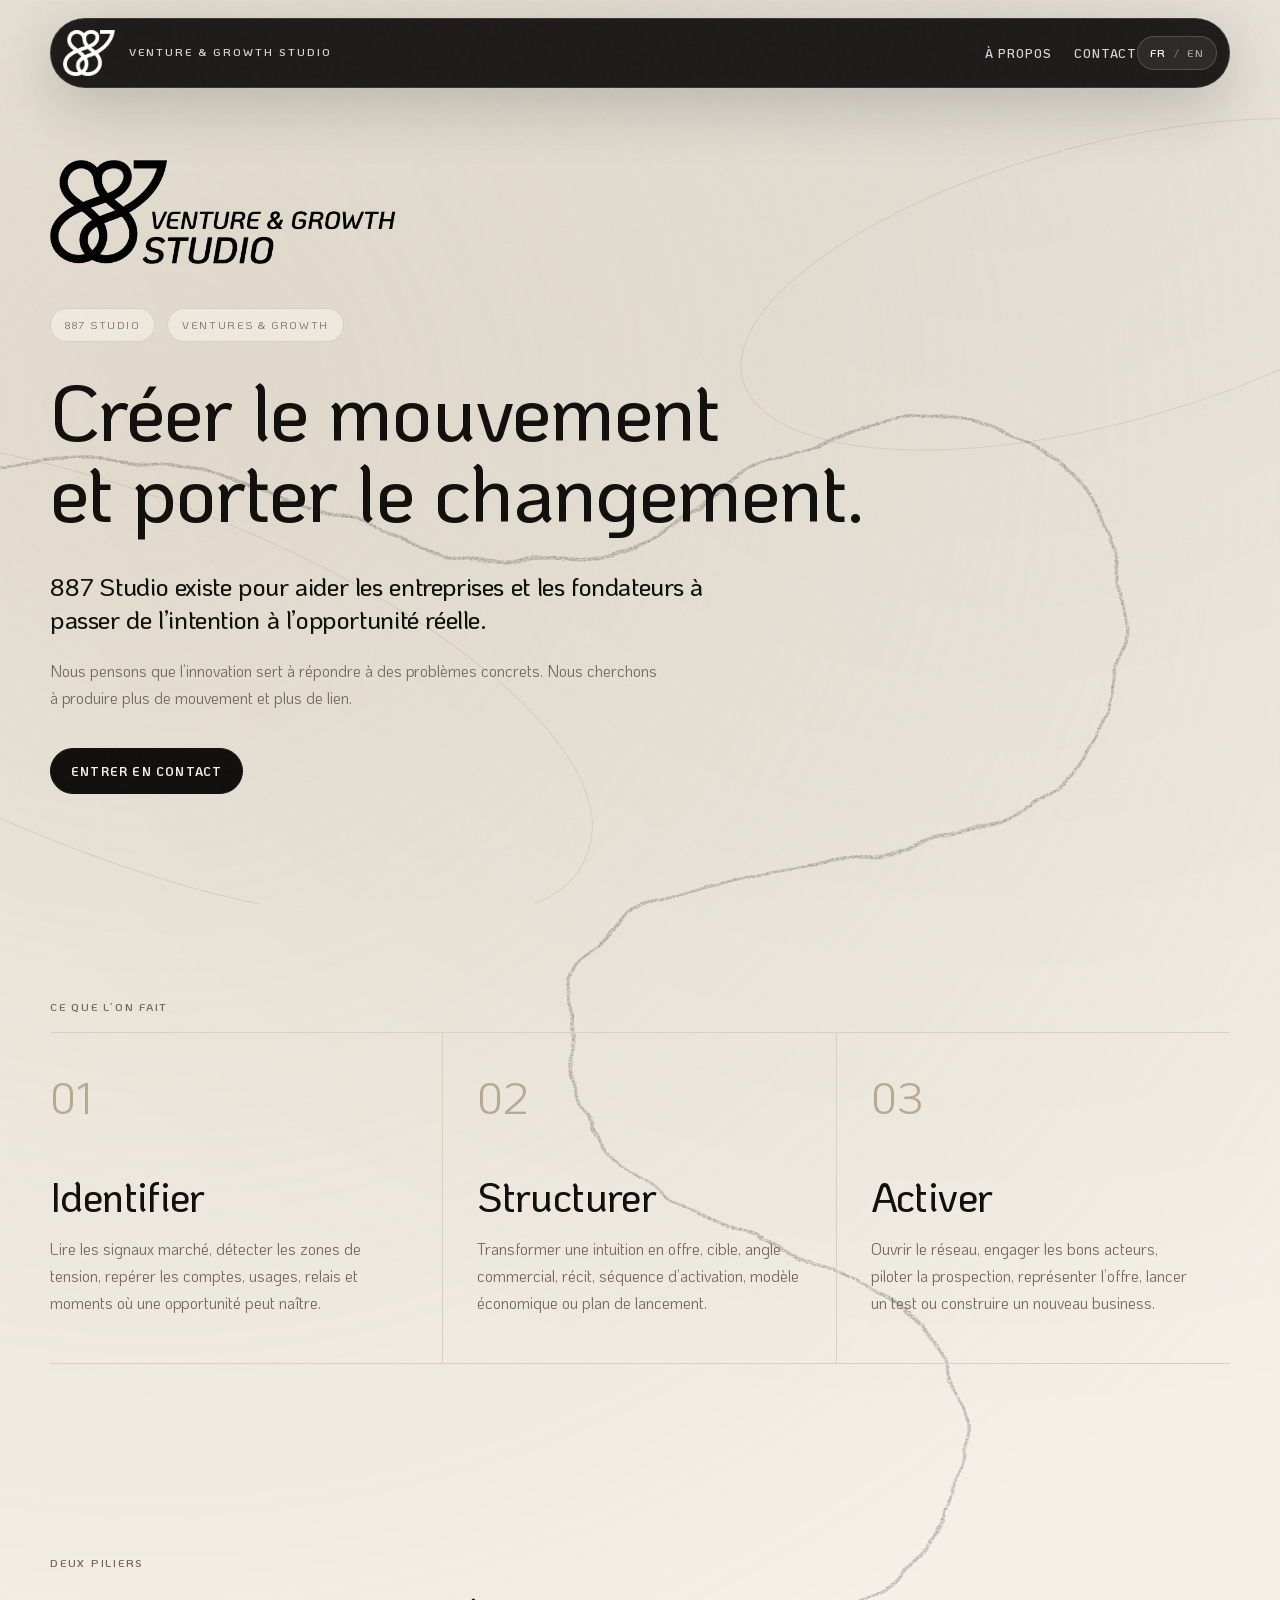
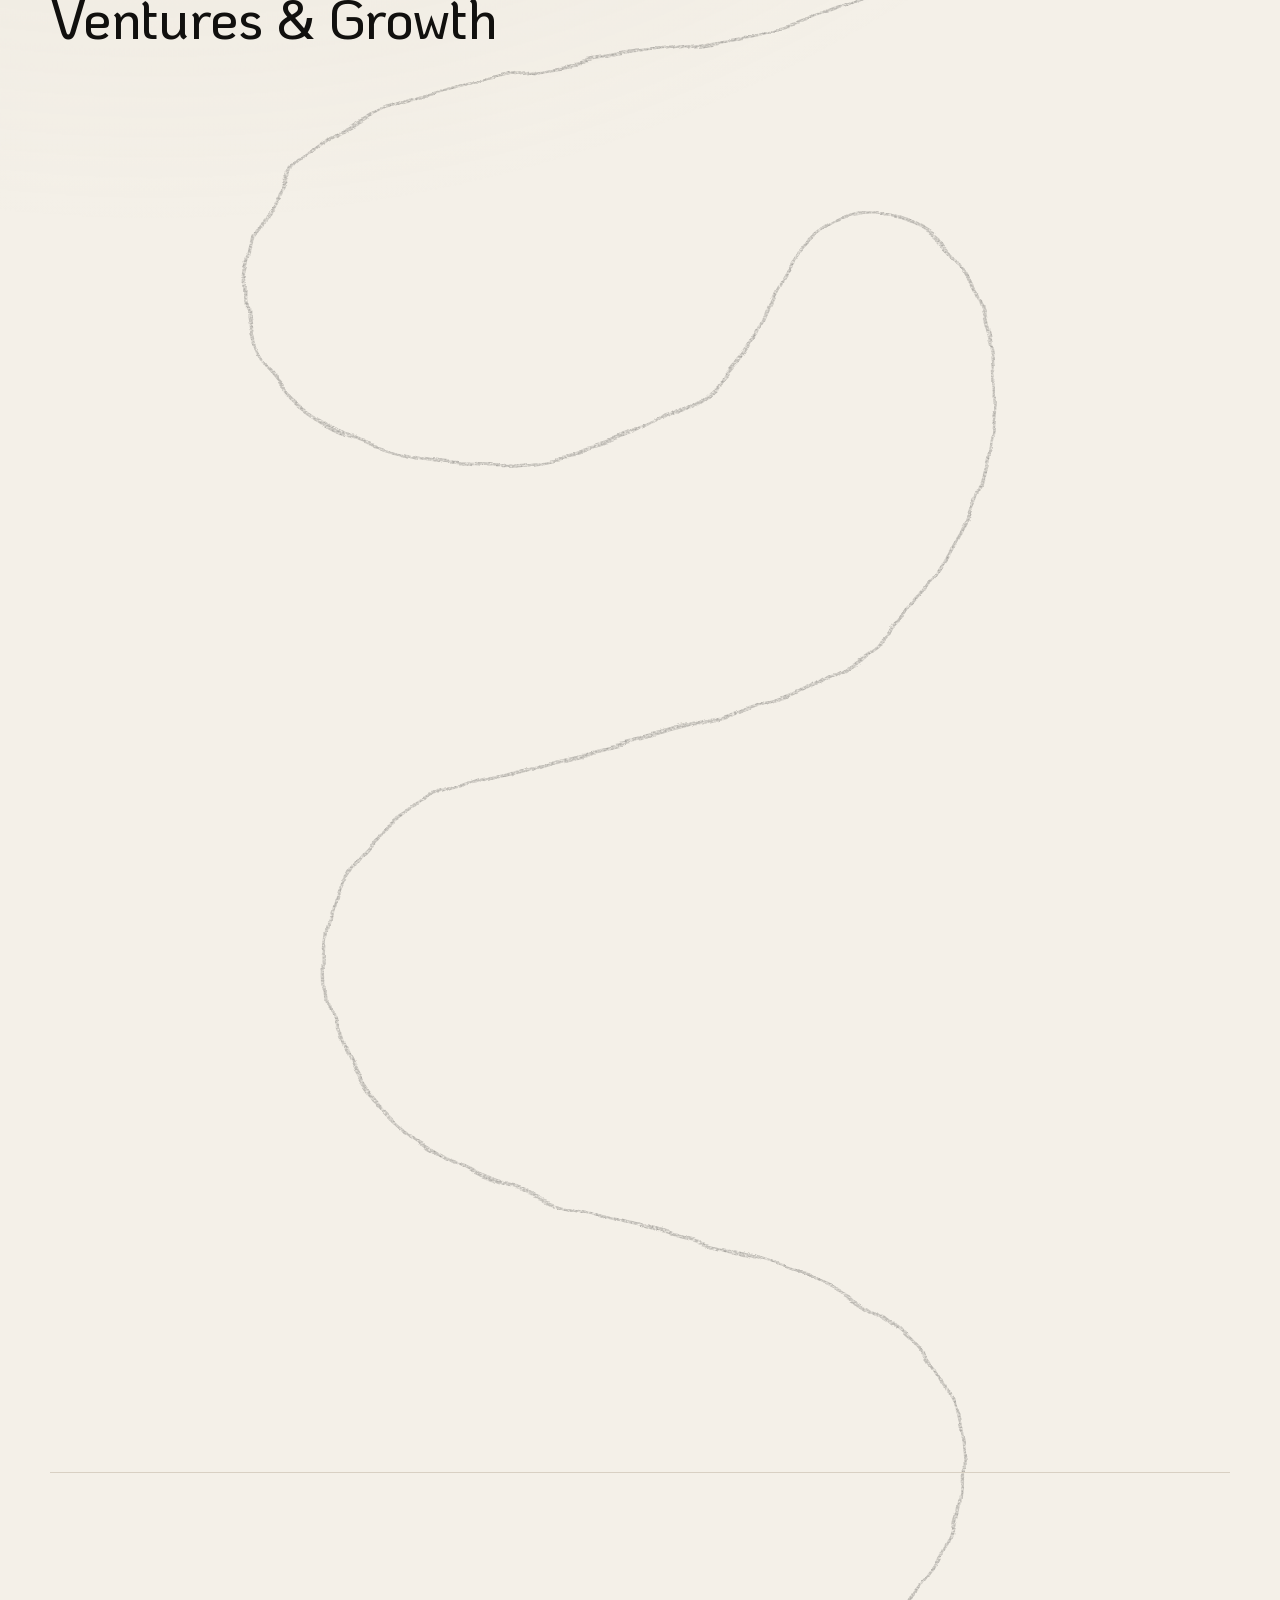
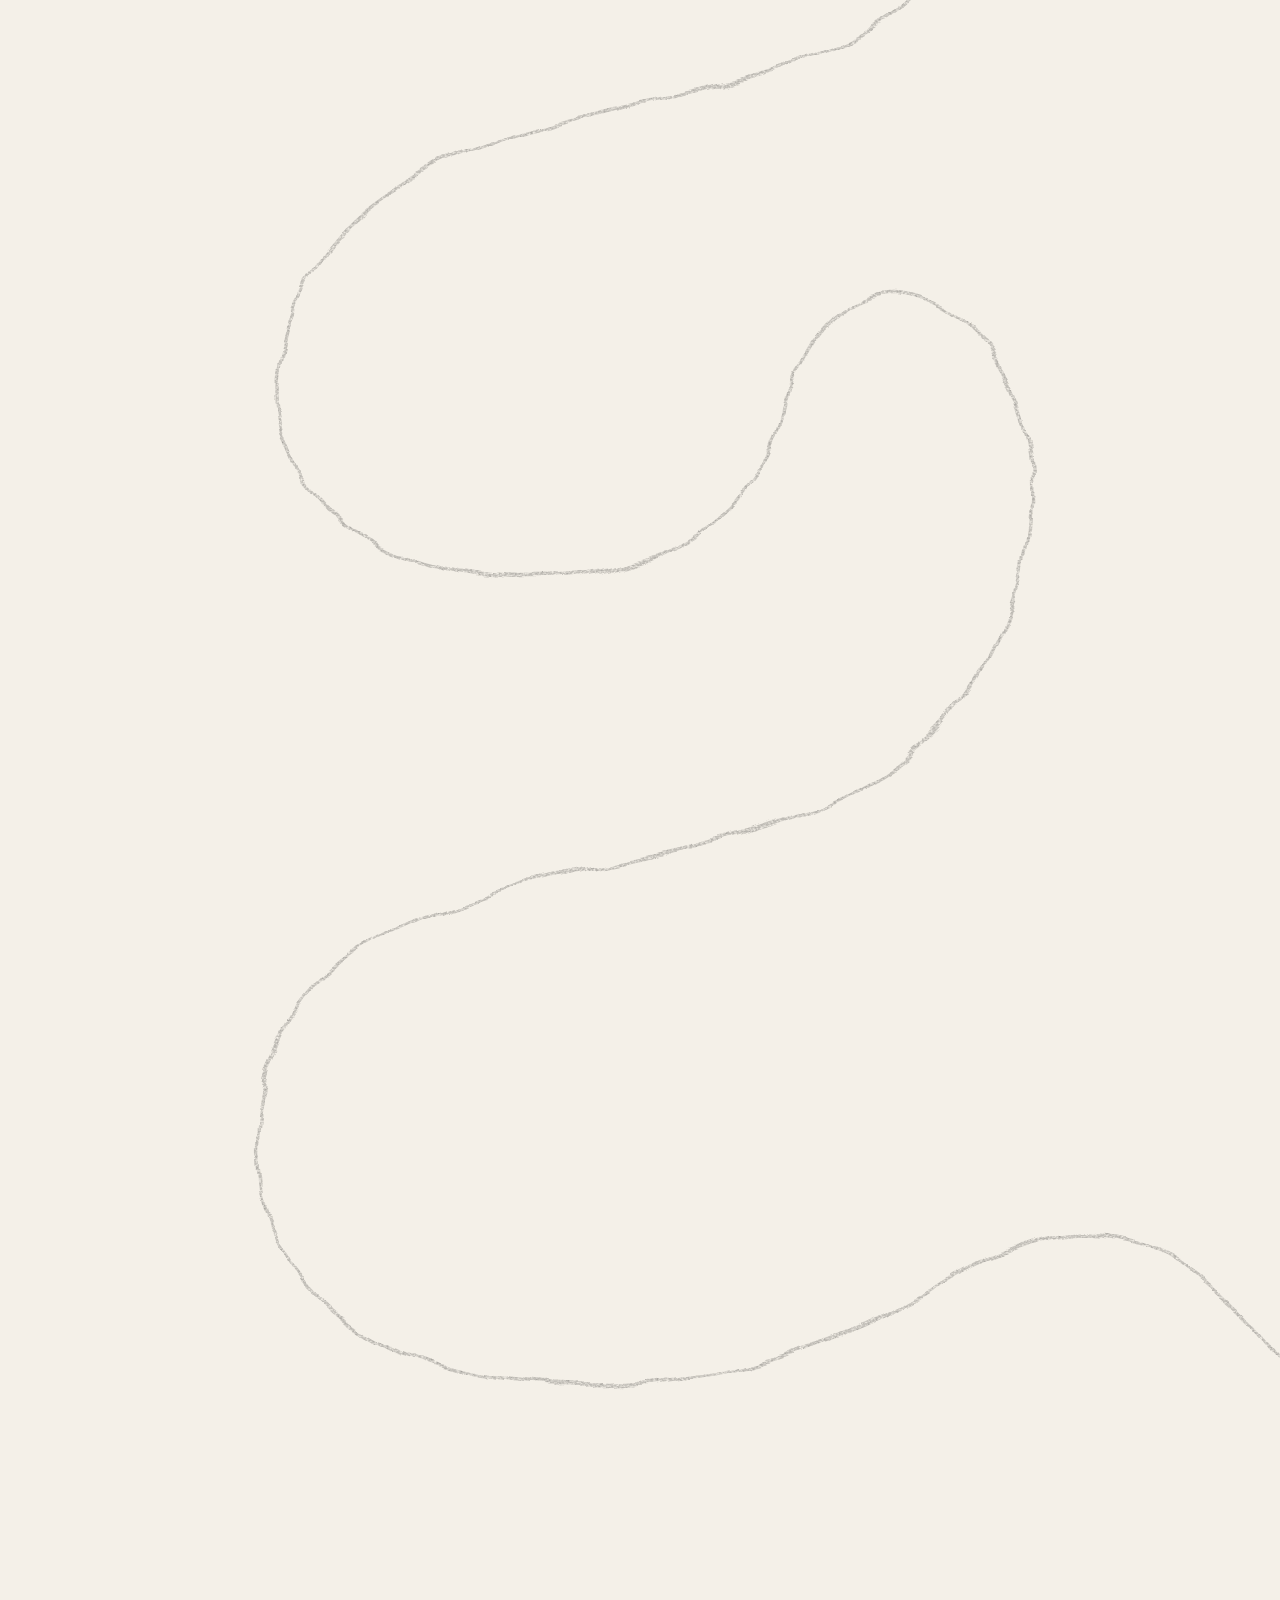
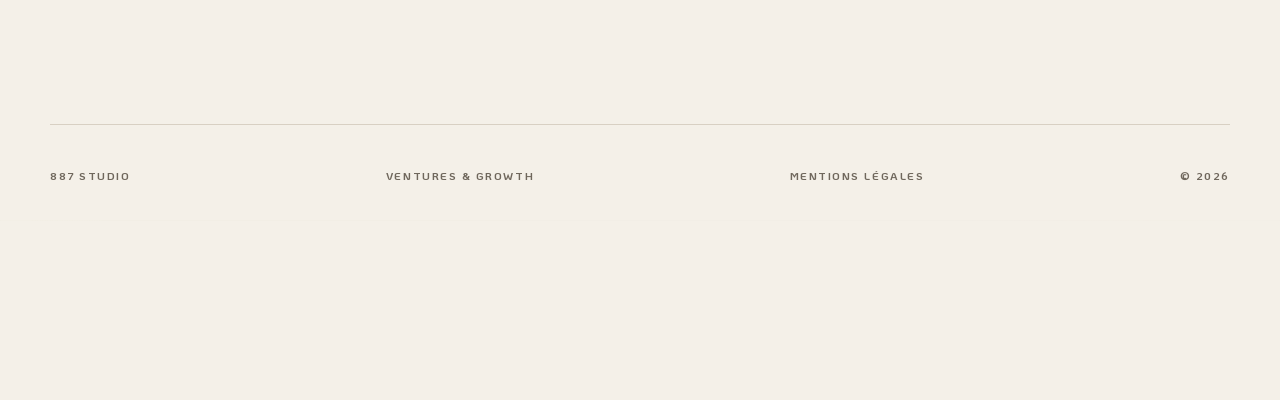
==== commit cd068b3e: "Hide participations, fix header logo, use lockup in hero - Remove the Participations section (Essore" ====
--- a/index.html
+++ b/index.html
@@ -60,7 +60,7 @@
 
     <nav class="main-nav" aria-label="Navigation principale">
       <a href="#expertise" data-i18n="nav.about">À propos</a>
-      <a href="#participations" data-i18n="nav.participations">Participations</a>
+      <!-- Masqué temporairement : <a href="#participations" data-i18n="nav.participations">Participations</a> -->
       <a href="#contact" data-i18n="nav.contact">Contact</a>
     </nav>
 
@@ -88,8 +88,7 @@
 
       <div class="hero-inner">
         <div class="hero-top-lockup" data-reveal>
-          <img src="assets/887-mark.png" alt="887 Studio logo" />
-          <span>VENTURE &amp; GROWTH STUDIO</span>
+          <img src="assets/887-lockup.png" alt="887 Studio — Venture &amp; Growth Studio" />
         </div>
 
         <div class="hero-kicker" data-reveal>
@@ -110,8 +109,10 @@
         </p>
 
         <div class="hero-cta" data-reveal data-reveal-delay="320">
+          <!-- Masqué temporairement (réactiver avec la section Participations) :
           <a href="#participations" class="button button-dark" data-i18n="hero.ctaPrimary">Voir les participations</a>
-          <a href="#contact" class="button button-light" data-i18n="hero.ctaSecondary">Entrer en contact</a>
+          -->
+          <a href="#contact" class="button button-dark" data-i18n="hero.ctaSecondary">Entrer en contact</a>
         </div>
       </div>
     </section>
@@ -184,58 +185,7 @@
       </div>
     </section>
 
-    <section class="participations section" id="participations">
-      <div class="section-intro" data-reveal>
-        <span class="section-label" data-i18n="participations.label">Nos participations</span>
-        <p data-i18n="participations.copy">
-          887 Studio développe, incube ou accompagne des produits et projets autour de problèmes concrets. Chaque participation doit créer plus de clarté, plus de lien ou plus d’action.
-        </p>
-      </div>
-
-      <div class="participation-grid">
-        <button class="participation-card" type="button" data-project="science" data-reveal>
-          <div class="project-card-top">
-            <div class="project-logo-slot">ESSORE</div>
-            <span class="project-stamp">887</span>
-          </div>
-          <span class="project-status" data-i18n="project.science.status">En développement</span>
-          <h3 data-i18n="project.science.name">Essore</h3>
-          <p data-i18n="project.science.short">Veille scientifique utile pour les praticiens.</p>
-          <div class="project-meta">
-            <span>2026</span>
-            <span data-i18n="project.cta">Voir le projet</span>
-          </div>
-        </button>
-
-        <button class="participation-card" type="button" data-project="become" data-reveal data-reveal-delay="90">
-          <div class="project-card-top">
-            <div class="project-logo-slot">BLUE HOUR</div>
-            <span class="project-stamp">887</span>
-          </div>
-          <span class="project-status" data-i18n="project.become.status">Concept en incubation</span>
-          <h3 data-i18n="project.become.name">Blue Hour</h3>
-          <p data-i18n="project.become.short">Expériences sportives et outdoor.</p>
-          <div class="project-meta">
-            <span>2026</span>
-            <span data-i18n="project.cta">Voir le projet</span>
-          </div>
-        </button>
-
-        <button class="participation-card" type="button" data-project="bizgame" data-reveal data-reveal-delay="180">
-          <div class="project-card-top">
-            <div class="project-logo-slot">BIZGAME</div>
-            <span class="project-stamp">887</span>
-          </div>
-          <span class="project-status" data-i18n="project.bizgame.status">En développement</span>
-          <h3 data-i18n="project.bizgame.name">BizGame</h3>
-          <p data-i18n="project.bizgame.short">Conseil en déploiement IA pour l’expérience client.</p>
-          <div class="project-meta">
-            <span>2026</span>
-            <span data-i18n="project.cta">Voir le projet</span>
-          </div>
-        </button>
-      </div>
-    </section>
+    <!-- Section « Participations » retirée temporairement — ré-ajouter la tile Essore au moment de la communication. -->
 
     <section class="expertise section" id="expertise">
       <div class="section-intro" data-reveal>
--- a/styles.css
+++ b/styles.css
@@ -1264,12 +1264,7 @@
   object-fit: contain;
 }
 
-.hero-logo-panel img,
-.mobile-hero-brand img,
-.brand-logo,
-.working-logo {
-  content: url("assets/887-logo-slick.svg");
-}
+/* Override "content" retiré : chaque <img> (header, working) utilise son src réel (887-mark.png). */
 
 @media (max-width: 980px) {
   .pillars {
@@ -2241,3 +2236,16 @@
     font-size: clamp(32px, 9vw, 44px) !important;
   }
 }
+
+/* Hero landing logo = lockup complet GraphiqueCollé (monogramme + texte) */
+.hero-top-lockup img {
+  width: min(360px, 60vw) !important;
+  height: auto !important;
+  min-width: 0 !important;
+}
+
+@media (max-width: 760px) {
+  .hero-top-lockup img {
+    width: min(280px, 76vw) !important;
+  }
+}
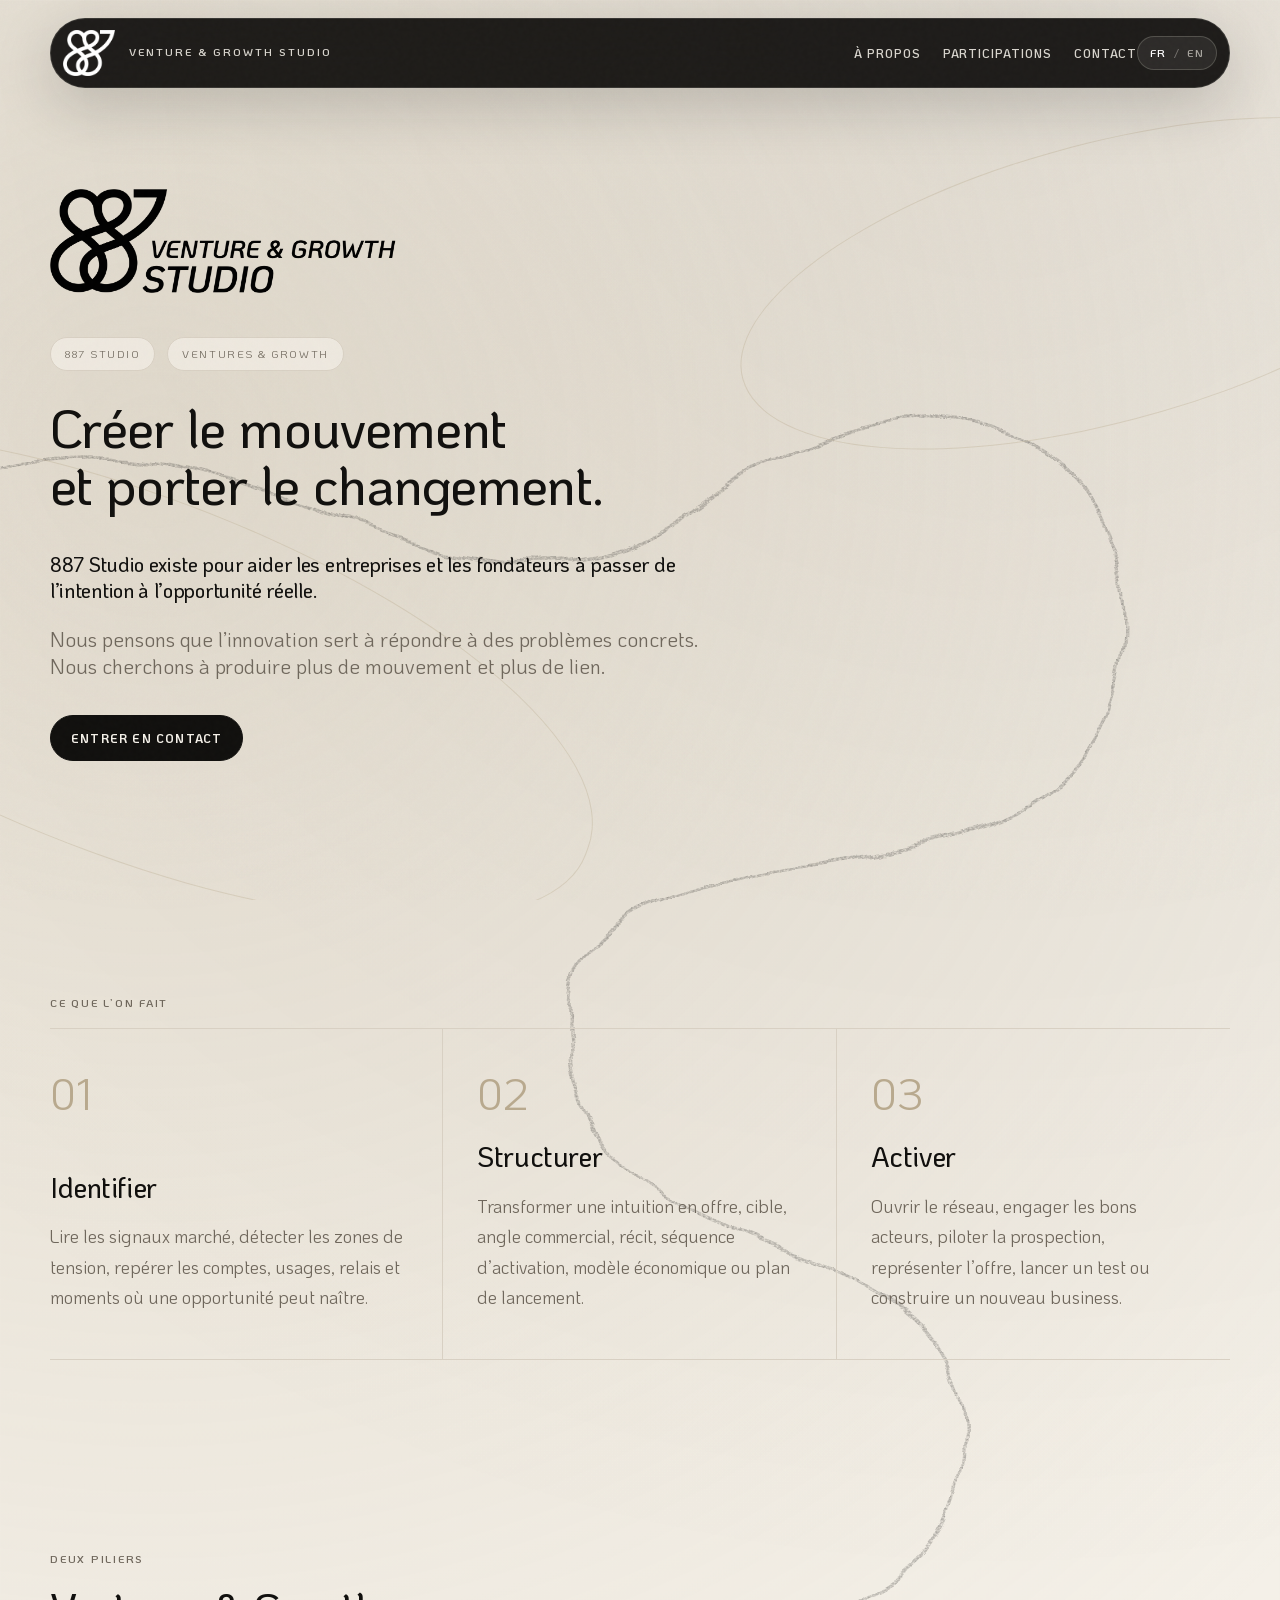
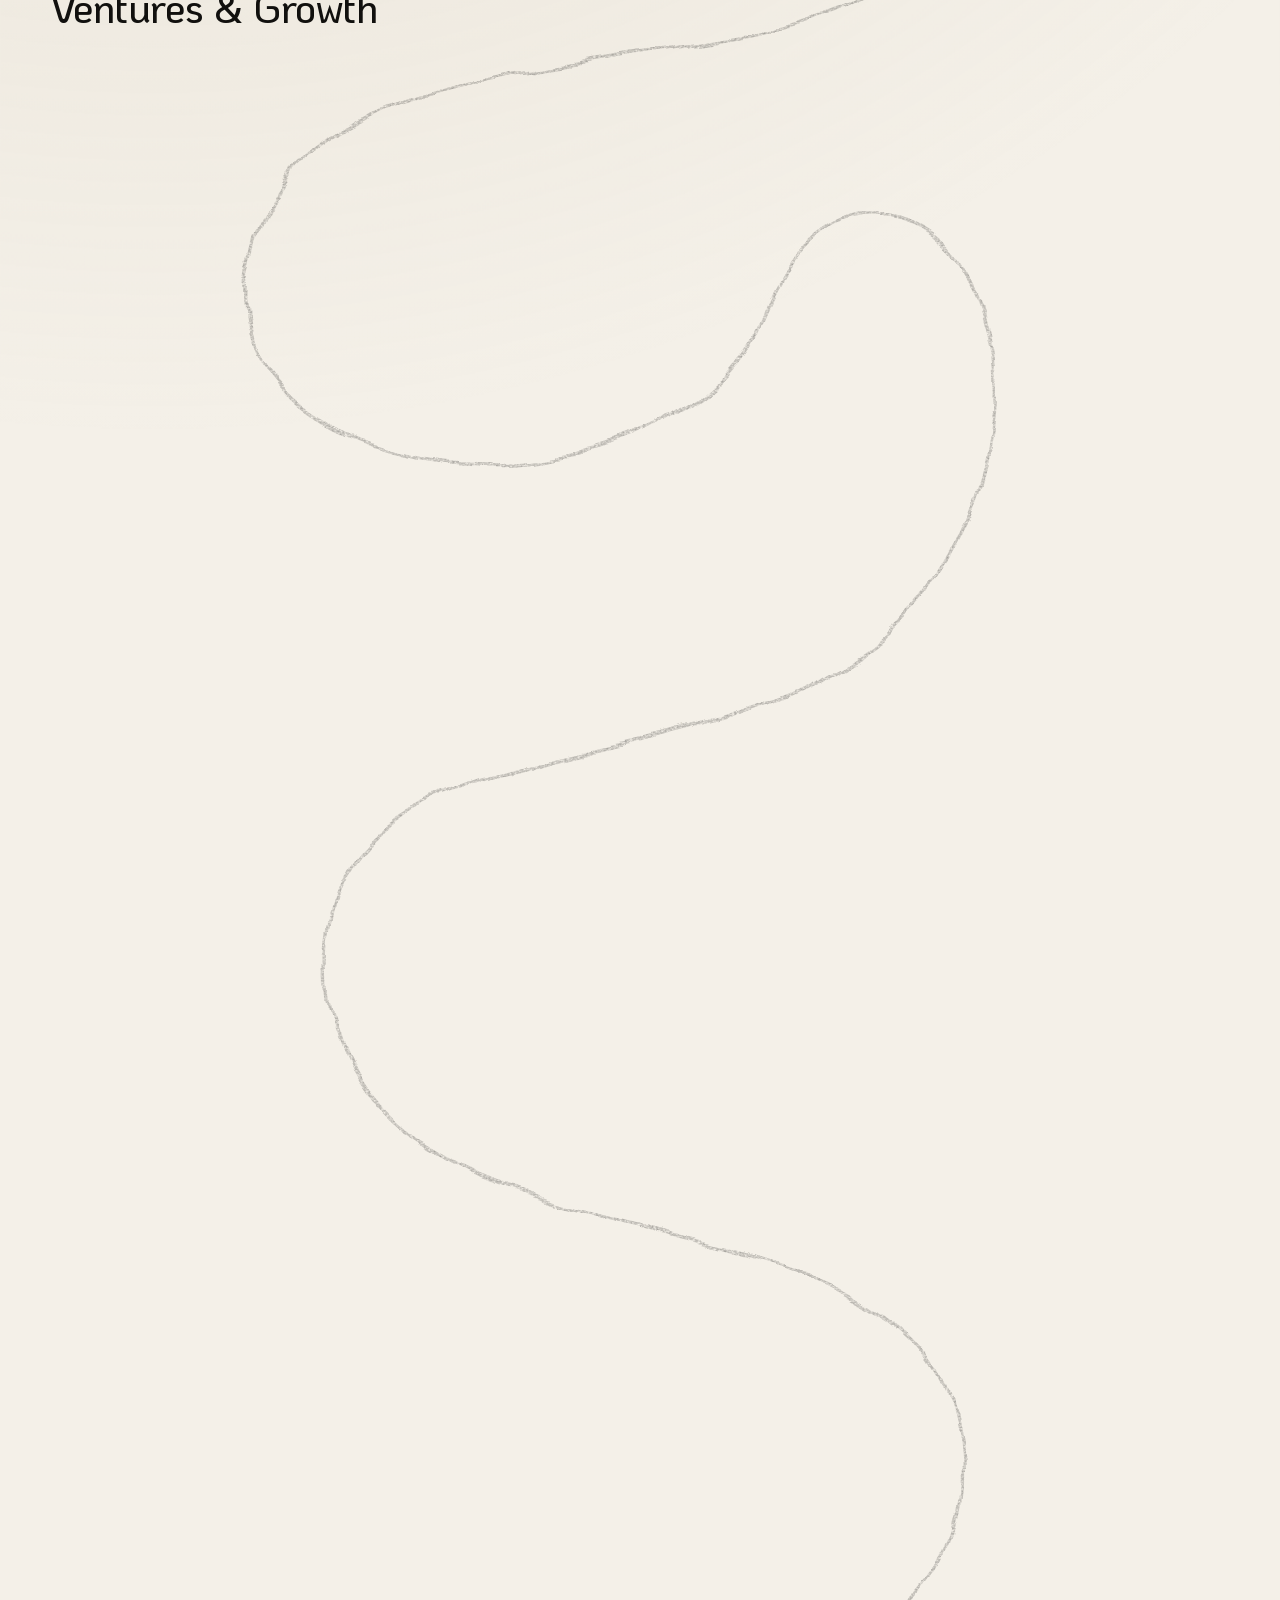
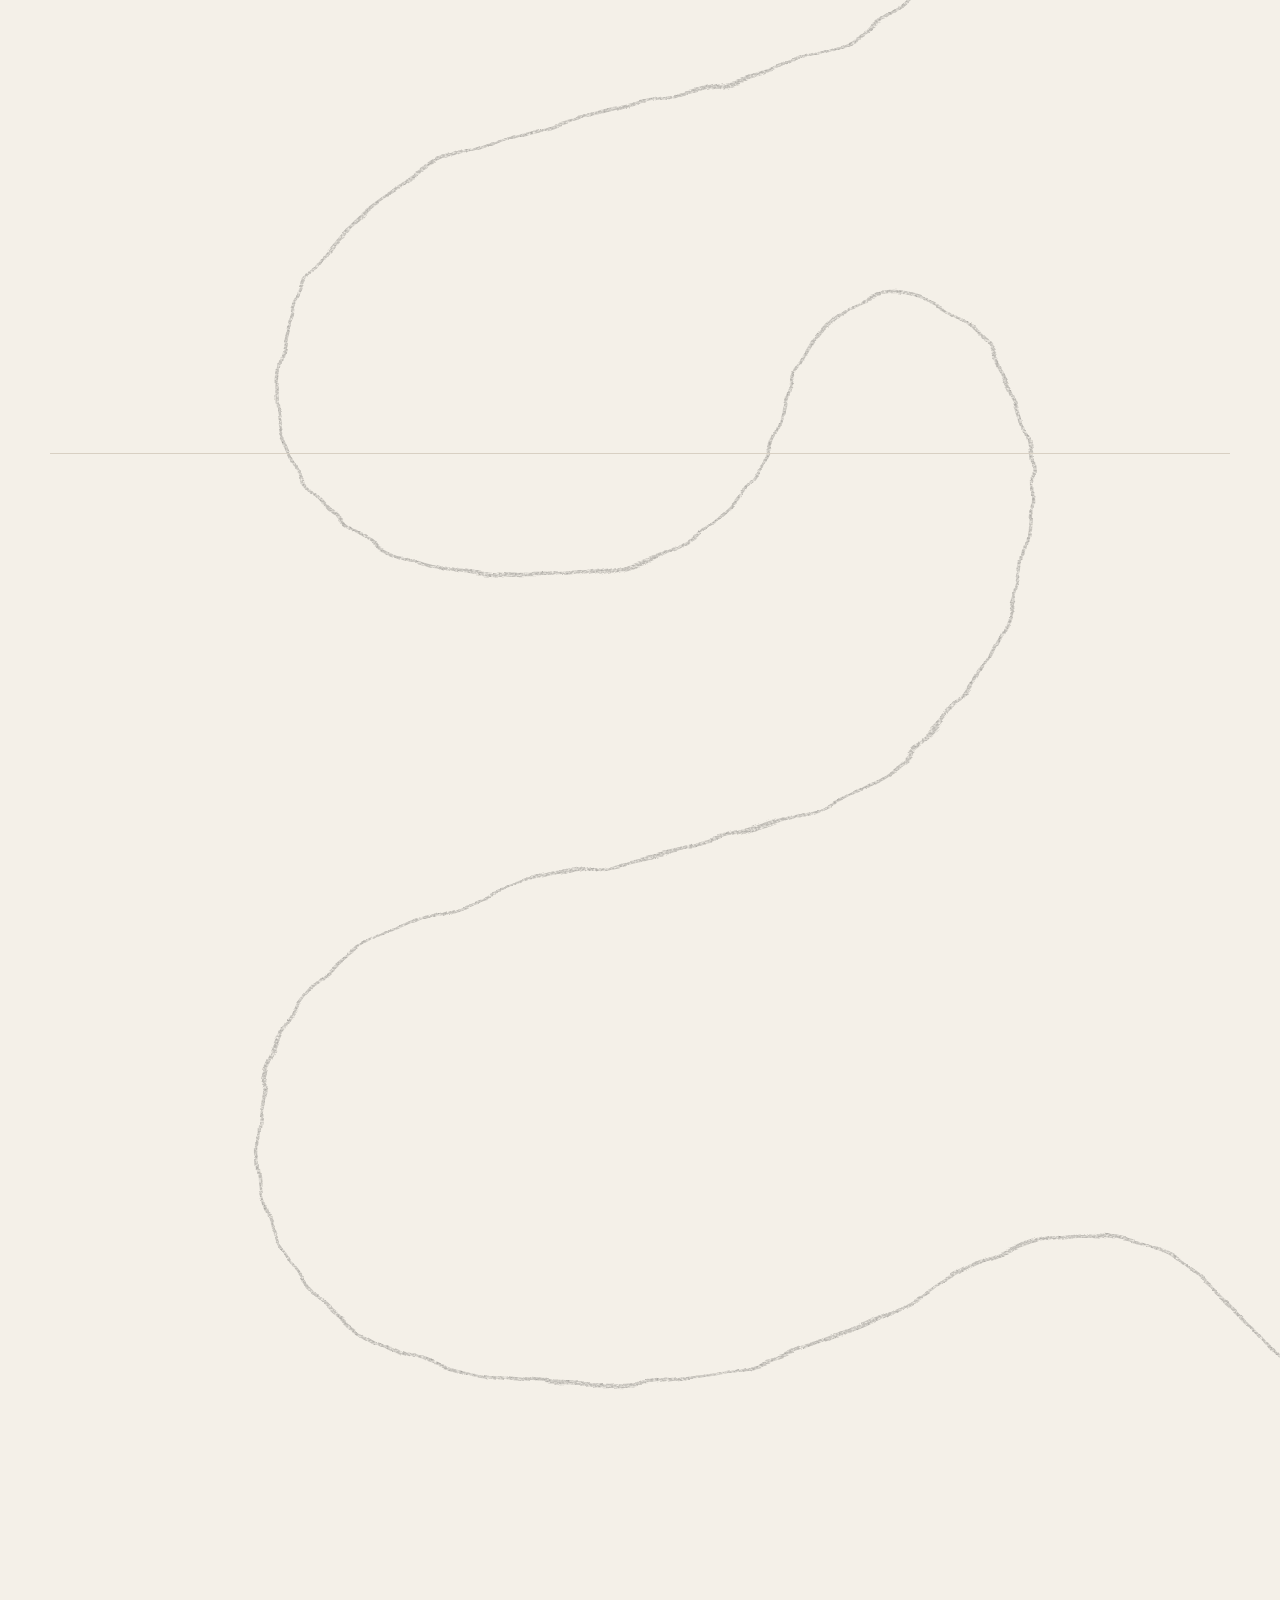
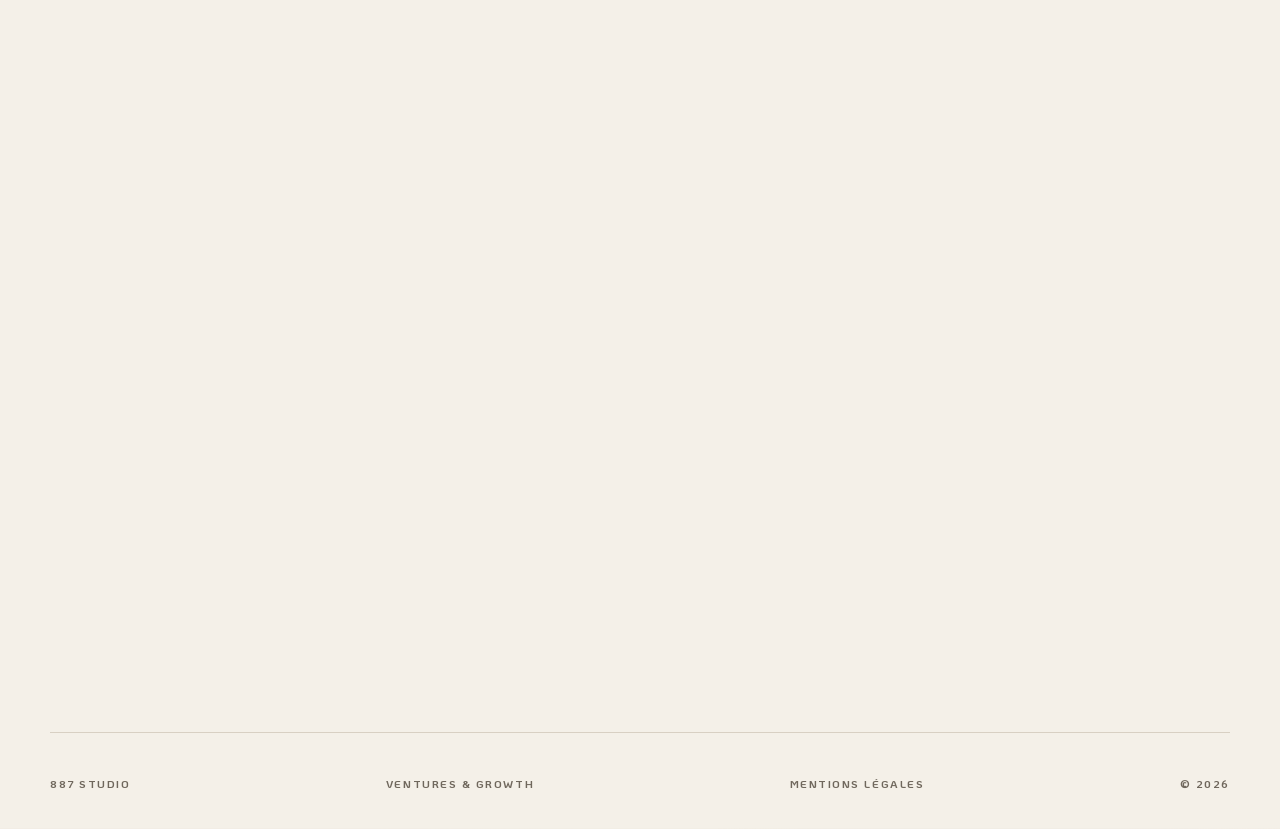
==== commit ed64fe87: "feat(participations): réaffiche la section avec Essore (en ligne, logo) et Otiumly - Essore : vrai l" ====
--- a/index.html
+++ b/index.html
@@ -60,7 +60,7 @@
 
     <nav class="main-nav" aria-label="Navigation principale">
       <a href="#expertise" data-i18n="nav.about">À propos</a>
-      <!-- Masqué temporairement : <a href="#participations" data-i18n="nav.participations">Participations</a> -->
+      <a href="#participations" data-i18n="nav.participations">Participations</a>
       <a href="#contact" data-i18n="nav.contact">Contact</a>
     </nav>
 
@@ -185,7 +185,44 @@
       </div>
     </section>
 
-    <!-- Section « Participations » retirée temporairement — ré-ajouter la tile Essore au moment de la communication. -->
+    <section class="participations section" id="participations">
+      <div class="section-intro" data-reveal>
+        <span class="section-label" data-i18n="participations.label">Nos participations</span>
+        <p data-i18n="participations.copy">
+          887 Studio développe, incube ou accompagne des produits et projets autour de problèmes concrets. Chaque participation doit créer plus de clarté, plus de lien ou plus d’action.
+        </p>
+      </div>
+
+      <div class="participation-grid">
+        <button class="participation-card" type="button" data-project="science" data-reveal>
+          <div class="project-card-top">
+            <div class="project-logo-slot"><img src="assets/essore-logo.png" alt="Essore" class="logo-essore" /></div>
+            <span class="project-stamp">887</span>
+          </div>
+          <span class="project-status" data-i18n="project.science.status">En ligne</span>
+          <h3 data-i18n="project.science.name">Essore</h3>
+          <p data-i18n="project.science.short">Veille scientifique utile pour les praticiens.</p>
+          <div class="project-meta">
+            <span>2026</span>
+            <span data-i18n="project.cta">Voir le projet</span>
+          </div>
+        </button>
+
+        <button class="participation-card" type="button" data-project="otiumly" data-reveal data-reveal-delay="90">
+          <div class="project-card-top">
+            <div class="project-logo-slot"><img src="assets/otiumly-logo.svg" alt="Otiumly" class="logo-otiumly" /></div>
+            <span class="project-stamp">887</span>
+          </div>
+          <span class="project-status" data-i18n="project.otiumly.status">En développement</span>
+          <h3 data-i18n="project.otiumly.name">Otiumly</h3>
+          <p data-i18n="project.otiumly.short">Le back-office des retraites et stages bien-être.</p>
+          <div class="project-meta">
+            <span>2026</span>
+            <span data-i18n="project.cta">Voir le projet</span>
+          </div>
+        </button>
+      </div>
+    </section>
 
     <section class="expertise section" id="expertise">
       <div class="section-intro" data-reveal>
--- a/styles.css
+++ b/styles.css
@@ -284,10 +284,10 @@
 }
 
 .hero-subcopy {
-  max-width: 610px;
+  max-width: 690px;
   margin: 22px 0 0;
-  font-size: 16px;
-  line-height: 1.7;
+  font-size: clamp(18px, 1.6vw, 23px);
+  line-height: 1.3;
   color: var(--muted);
 }
 
@@ -407,6 +407,7 @@
 .method-item p {
   margin: 0;
   color: var(--muted);
+  font-size: 18px;
   line-height: 1.7;
 }
 
@@ -502,14 +503,16 @@
   max-width: 780px;
   margin: 0 0 18px;
   color: var(--muted);
-  font-size: 16px;
+  font-size: 18px;
   line-height: 1.75;
 }
 
 .participation-grid {
   display: grid;
-  grid-template-columns: repeat(3, 1fr);
+  grid-template-columns: repeat(2, minmax(0, 1fr));
   gap: 18px;
+  max-width: 780px;
+  margin-inline: auto;
 }
 
 .participation-card {
@@ -619,6 +622,7 @@
 .expertise-list p {
   margin: 0;
   color: var(--muted);
+  font-size: 18px;
   line-height: 1.7;
   max-width: 700px;
 }
@@ -656,6 +660,7 @@
 .working-card p {
   color: rgba(244, 240, 232, .72);
   max-width: 720px;
+  font-size: 18px;
   line-height: 1.7;
   margin: 24px 0 0;
 }
@@ -1169,6 +1174,20 @@
   text-transform: uppercase;
   color: var(--ink);
   font-weight: 700;
+}
+
+.project-logo-slot img {
+  display: block;
+  width: auto;
+}
+
+.project-logo-slot .logo-essore {
+  height: 30px;
+}
+
+.project-logo-slot .logo-otiumly {
+  height: 42px;
+  border-radius: 10px;
 }
 
 .project-stamp {
@@ -1934,8 +1953,8 @@
 }
 
 .hero-copy {
-  font-size: clamp(20px, 2vw, 28px) !important;
-  line-height: 1.28 !important;
+  font-size: clamp(18px, 1.6vw, 23px) !important;
+  line-height: 1.3 !important;
 }
 
 .section-intro h2 {
@@ -1958,7 +1977,7 @@
 }
 
 .expertise-list h3 {
-  font-size: clamp(28px, 3vw, 34px) !important;
+  font-size: clamp(22px, 2.2vw, 27px) !important;
 }
 
 /* Fixed black nav remains above everything */
@@ -2011,12 +2030,12 @@
   }
 
   .hero-title {
-    font-size: clamp(42px, 13vw, 64px) !important;
-    line-height: 1.02 !important;
+    font-size: clamp(28px, 8vw, 40px) !important;
+    line-height: 1.06 !important;
   }
 
   .hero-copy {
-    font-size: 20px !important;
+    font-size: 18px !important;
   }
 
   .participation-card h3 {
@@ -2194,14 +2213,14 @@
 
 /* Ajustement après suppression de la serif : éviter les titres trop massifs */
 .hero-title {
-  font-size: clamp(48px, 6.2vw, 84px) !important;
-  line-height: 1.02 !important;
+  font-size: clamp(34px, 4.2vw, 54px) !important;
+  line-height: 1.06 !important;
   font-weight: 500 !important;
 }
 
 .section-intro h2 {
-  font-size: clamp(40px, 4.4vw, 64px) !important;
-  line-height: 1.04 !important;
+  font-size: clamp(30px, 3.6vw, 42px) !important;
+  line-height: 1.08 !important;
   font-weight: 500 !important;
 }
 
@@ -2209,31 +2228,31 @@
 .participation-card h3,
 .working-card h2,
 .contact-copy h2 {
-  font-size: clamp(34px, 3.7vw, 52px) !important;
-  line-height: 1.05 !important;
+  font-size: clamp(26px, 3vw, 34px) !important;
+  line-height: 1.1 !important;
   font-weight: 500 !important;
 }
 
 .method-item h2 {
-  font-size: clamp(32px, 3.2vw, 44px) !important;
-  line-height: 1.05 !important;
+  font-size: clamp(23px, 2.3vw, 28px) !important;
+  line-height: 1.12 !important;
   font-weight: 500 !important;
 }
 
 @media (max-width: 760px) {
   .hero-title {
-    font-size: clamp(42px, 12vw, 62px) !important;
+    font-size: clamp(28px, 8vw, 40px) !important;
   }
 
   .section-intro h2 {
-    font-size: clamp(36px, 10vw, 52px) !important;
+    font-size: clamp(26px, 7vw, 34px) !important;
   }
 
   .pillar-content h3,
   .participation-card h3,
   .working-card h2,
   .contact-copy h2 {
-    font-size: clamp(32px, 9vw, 44px) !important;
+    font-size: clamp(24px, 6vw, 30px) !important;
   }
 }
 
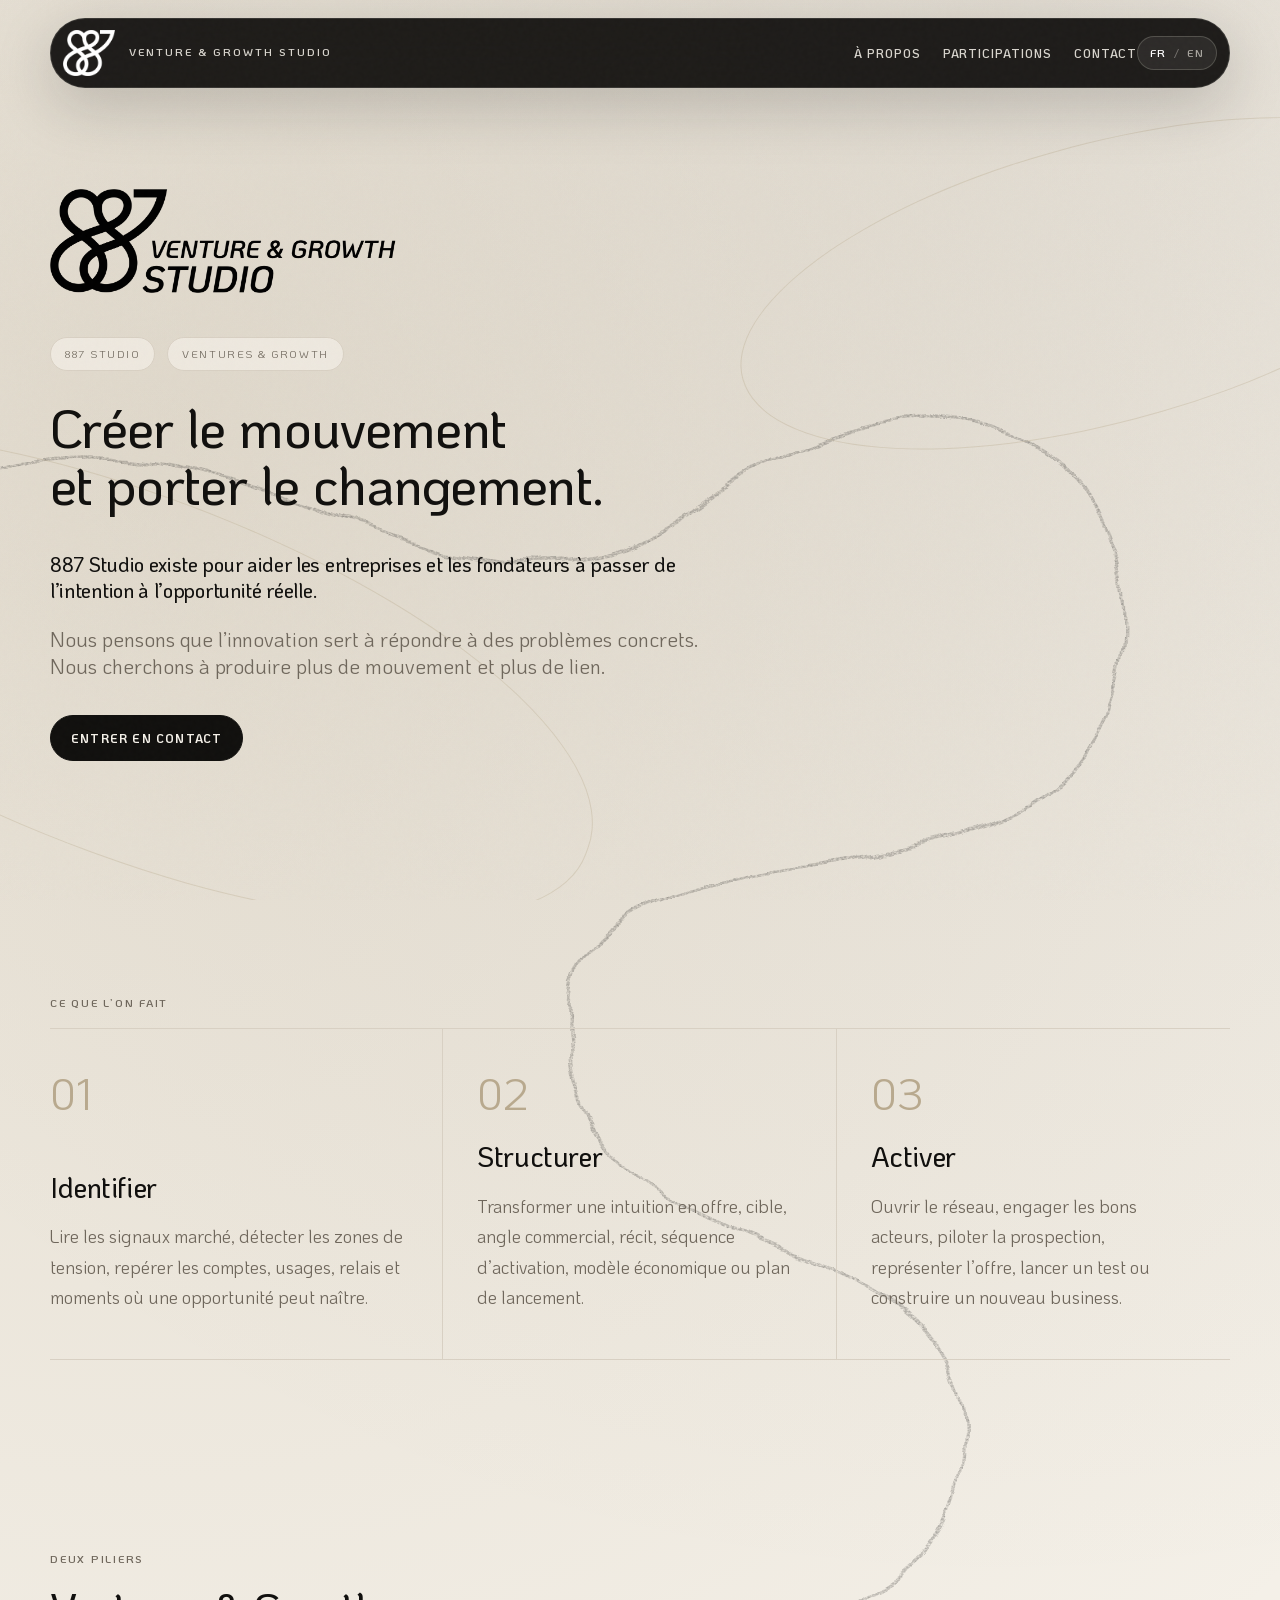
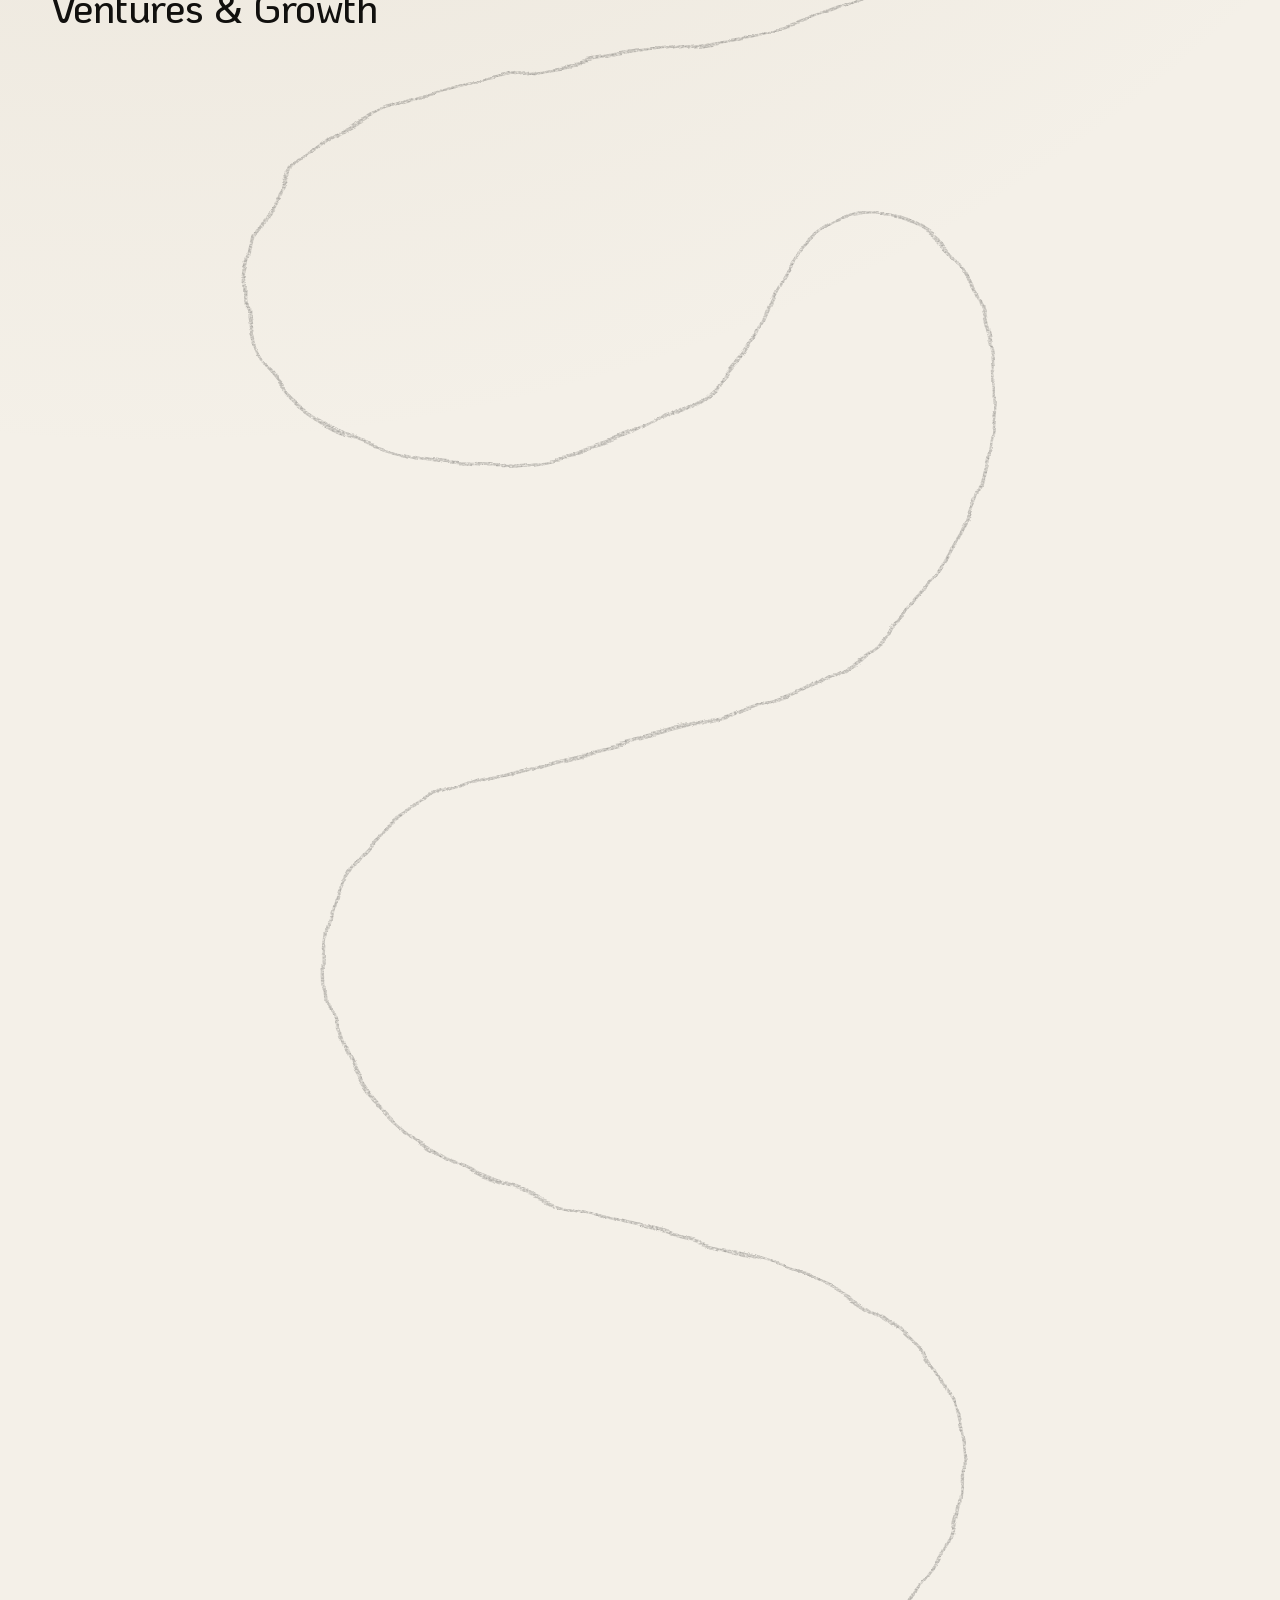
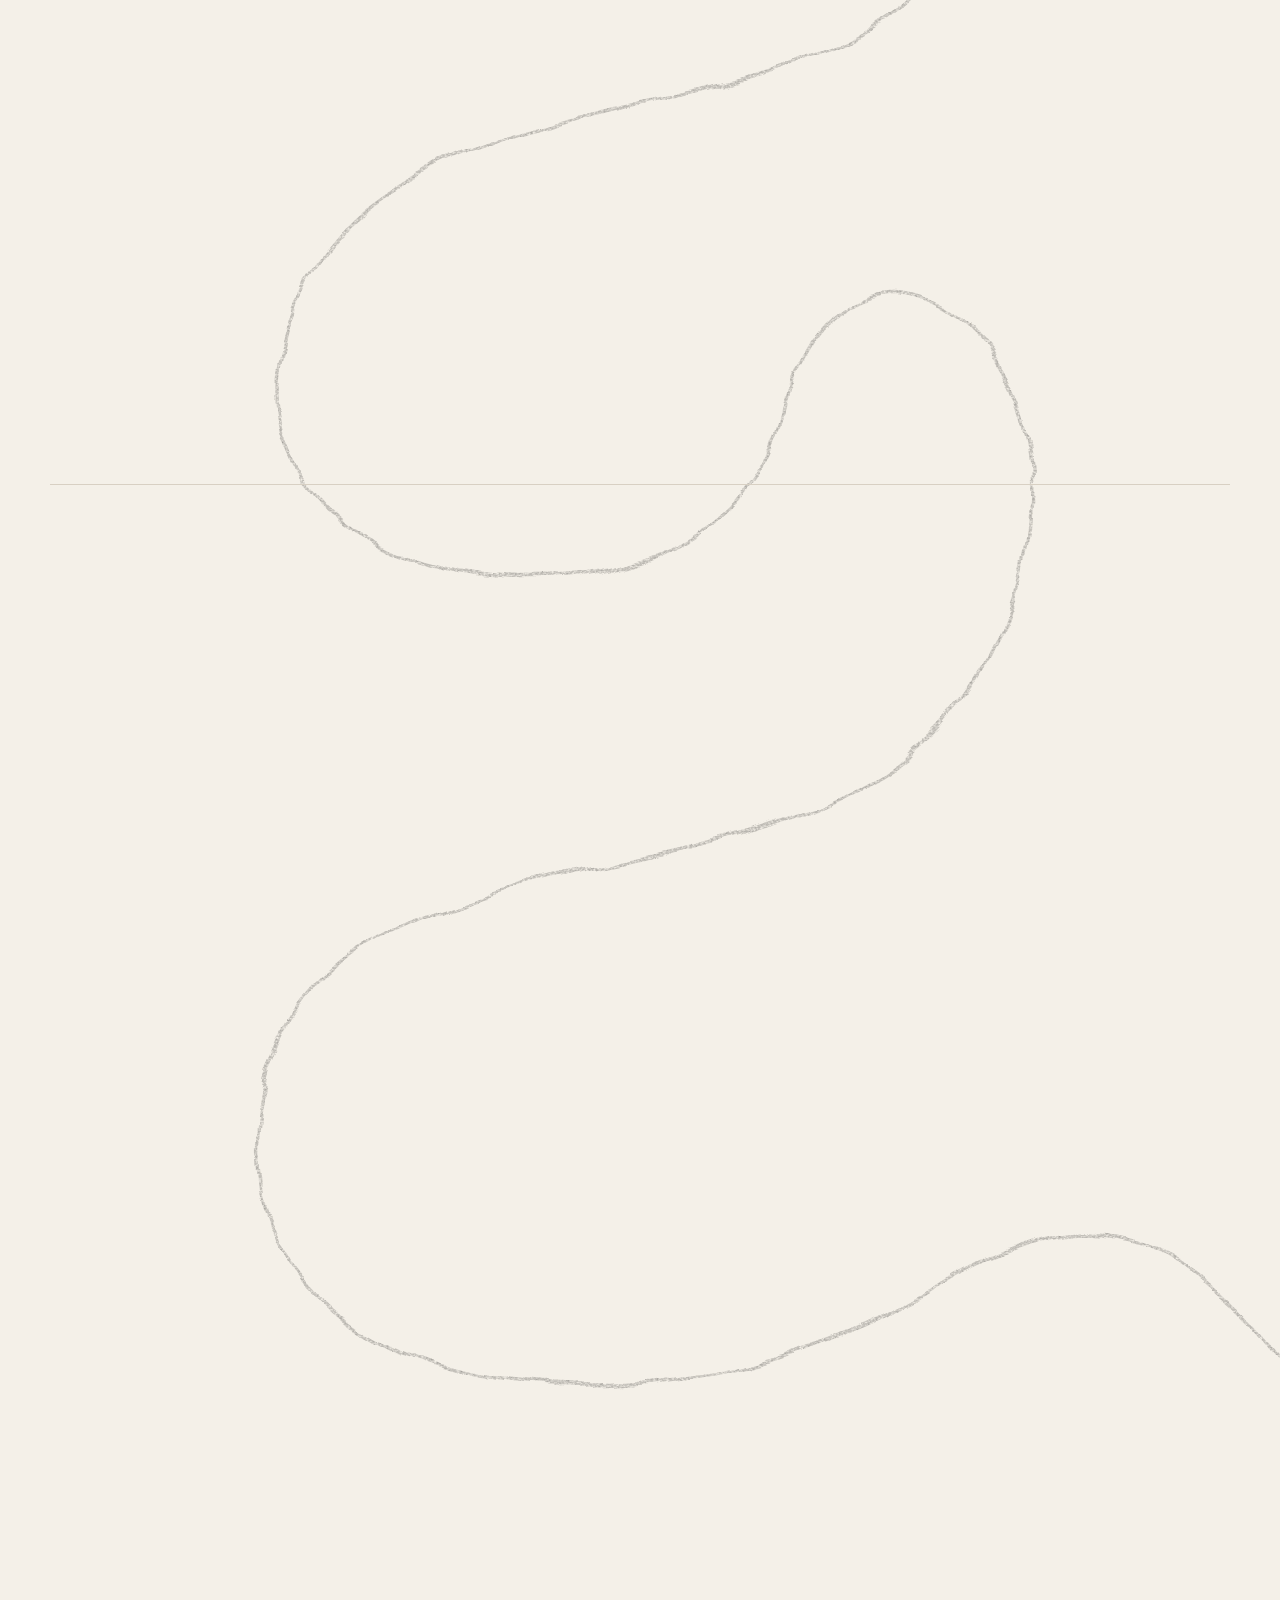
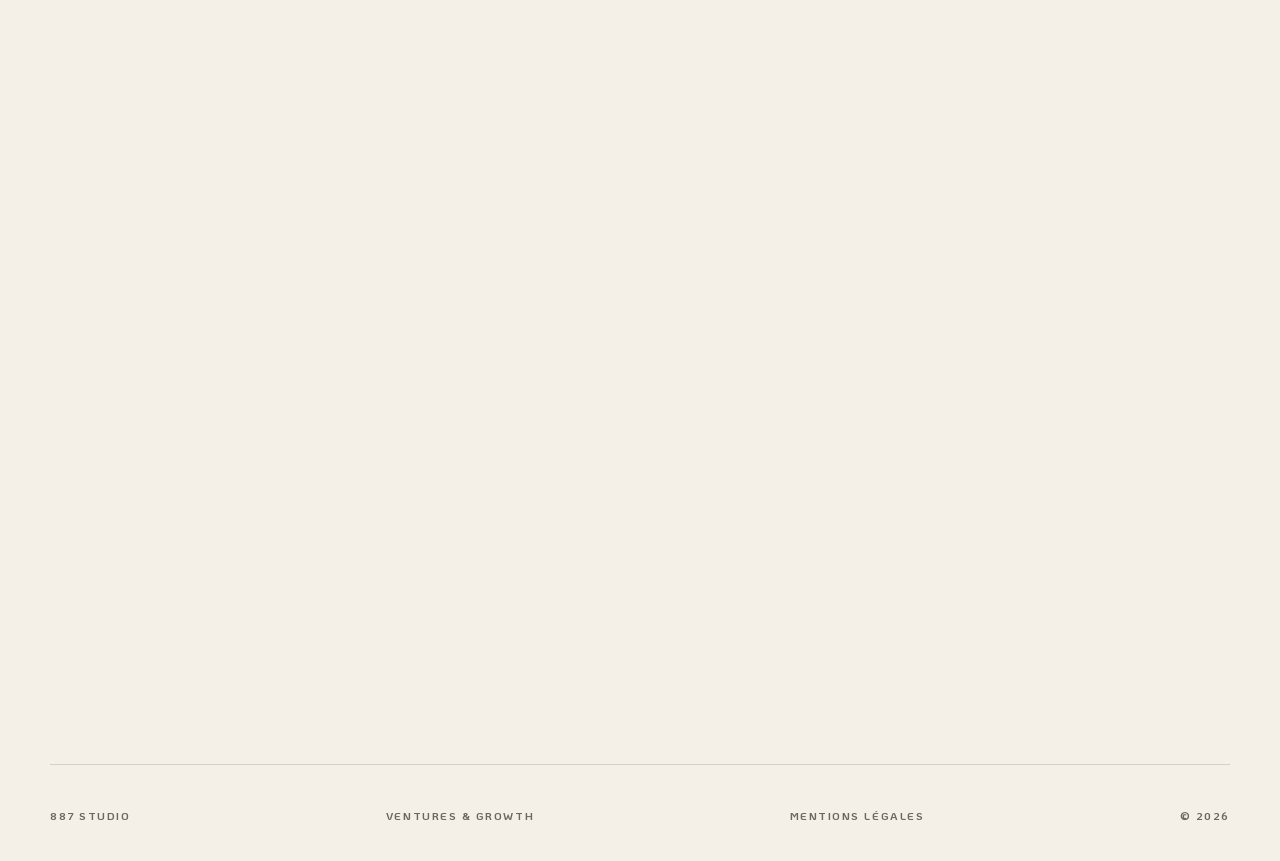
==== commit 9501db79: "style(participations): titre 'Nos participations' en h2 (taille Ventures & Growth) Co-Authored-By: C" ====
--- a/index.html
+++ b/index.html
@@ -187,7 +187,7 @@
 
     <section class="participations section" id="participations">
       <div class="section-intro" data-reveal>
-        <span class="section-label" data-i18n="participations.label">Nos participations</span>
+        <h2 data-i18n="participations.label">Nos participations</h2>
         <p data-i18n="participations.copy">
           887 Studio développe, incube ou accompagne des produits et projets autour de problèmes concrets. Chaque participation doit créer plus de clarté, plus de lien ou plus d’action.
         </p>
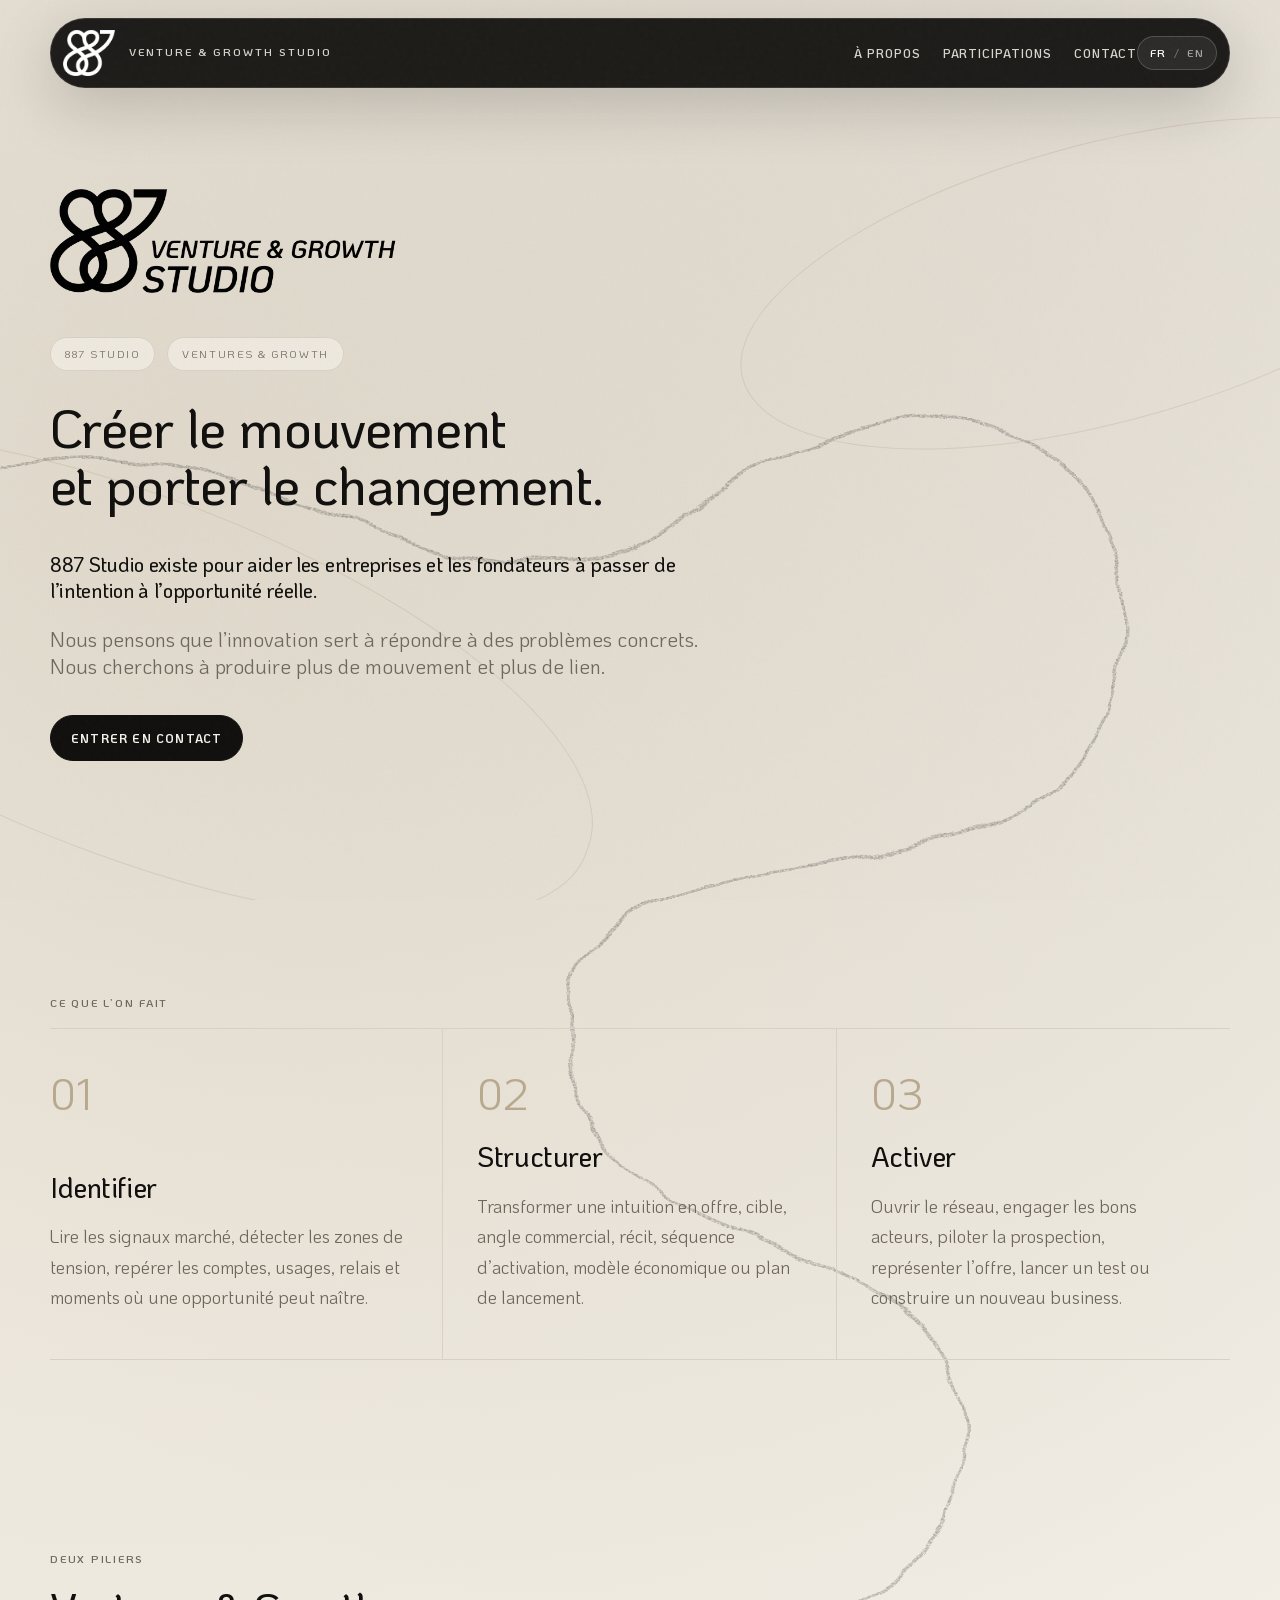
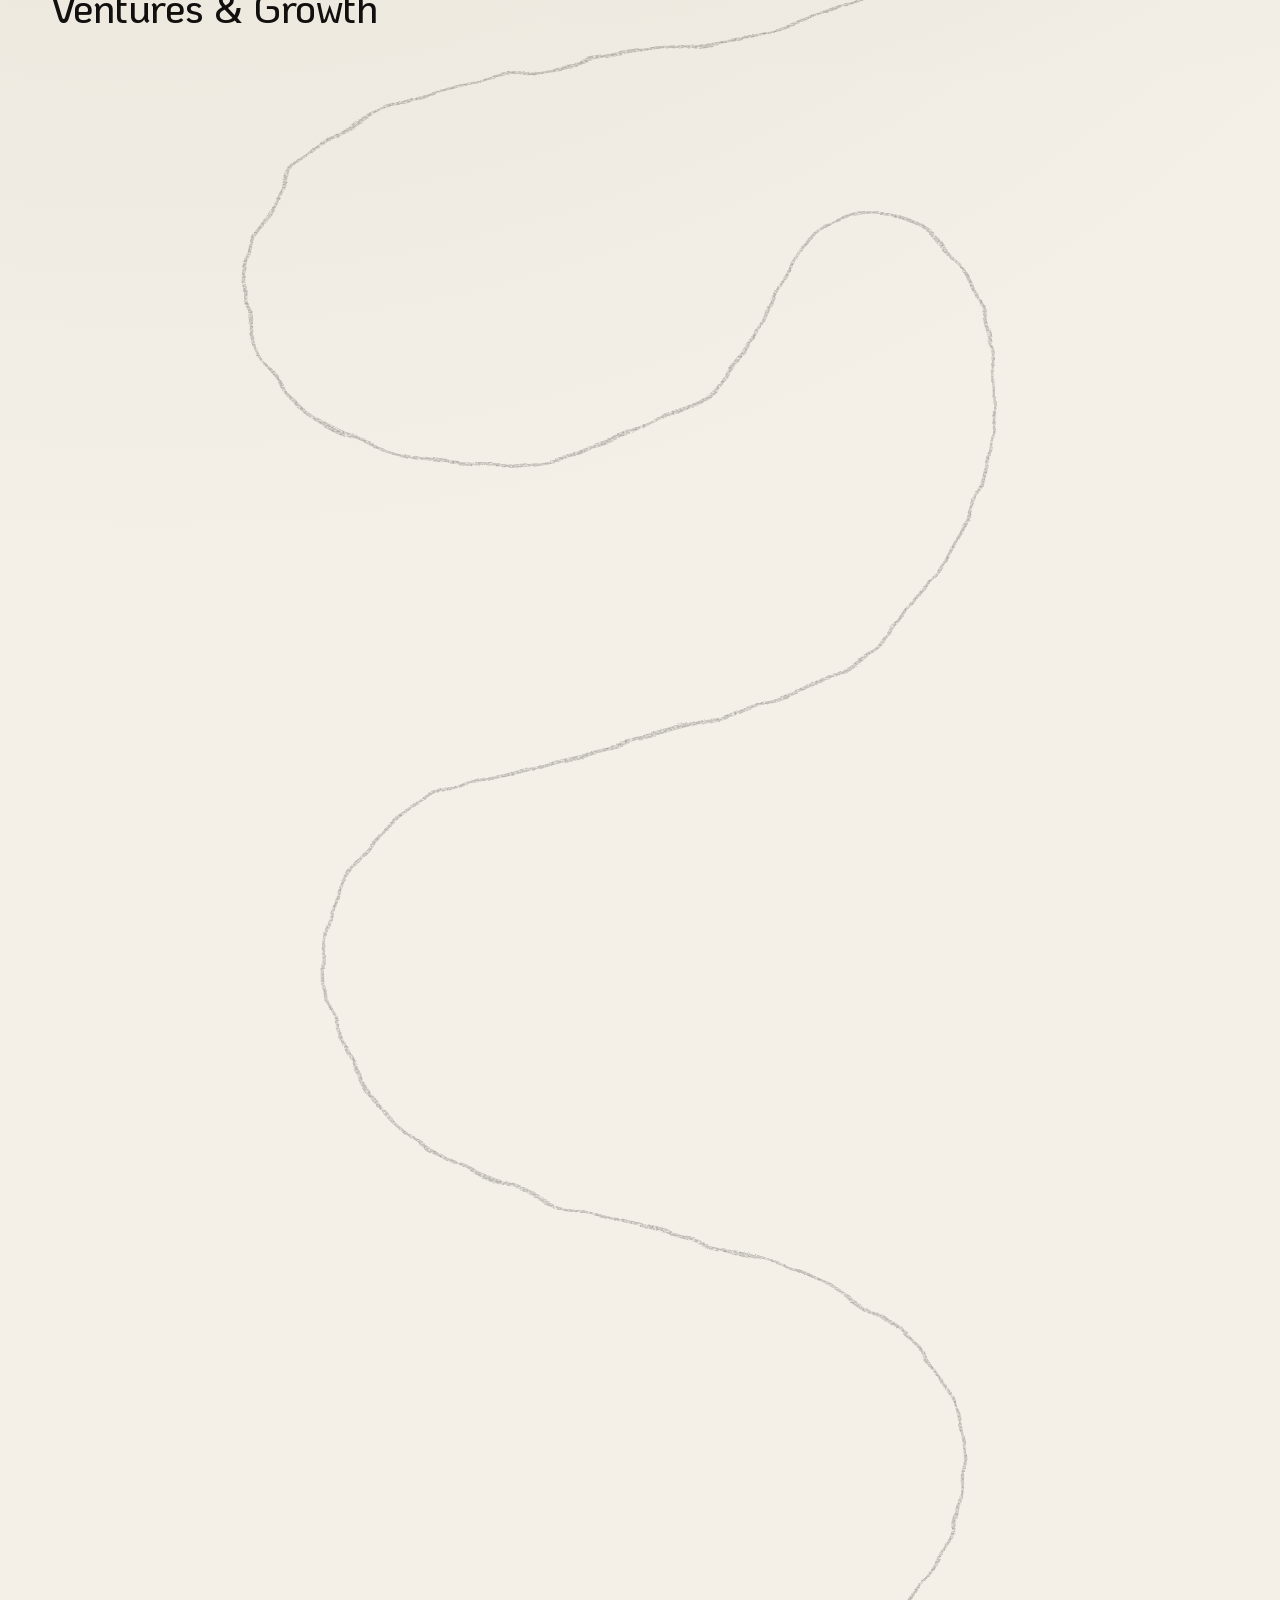
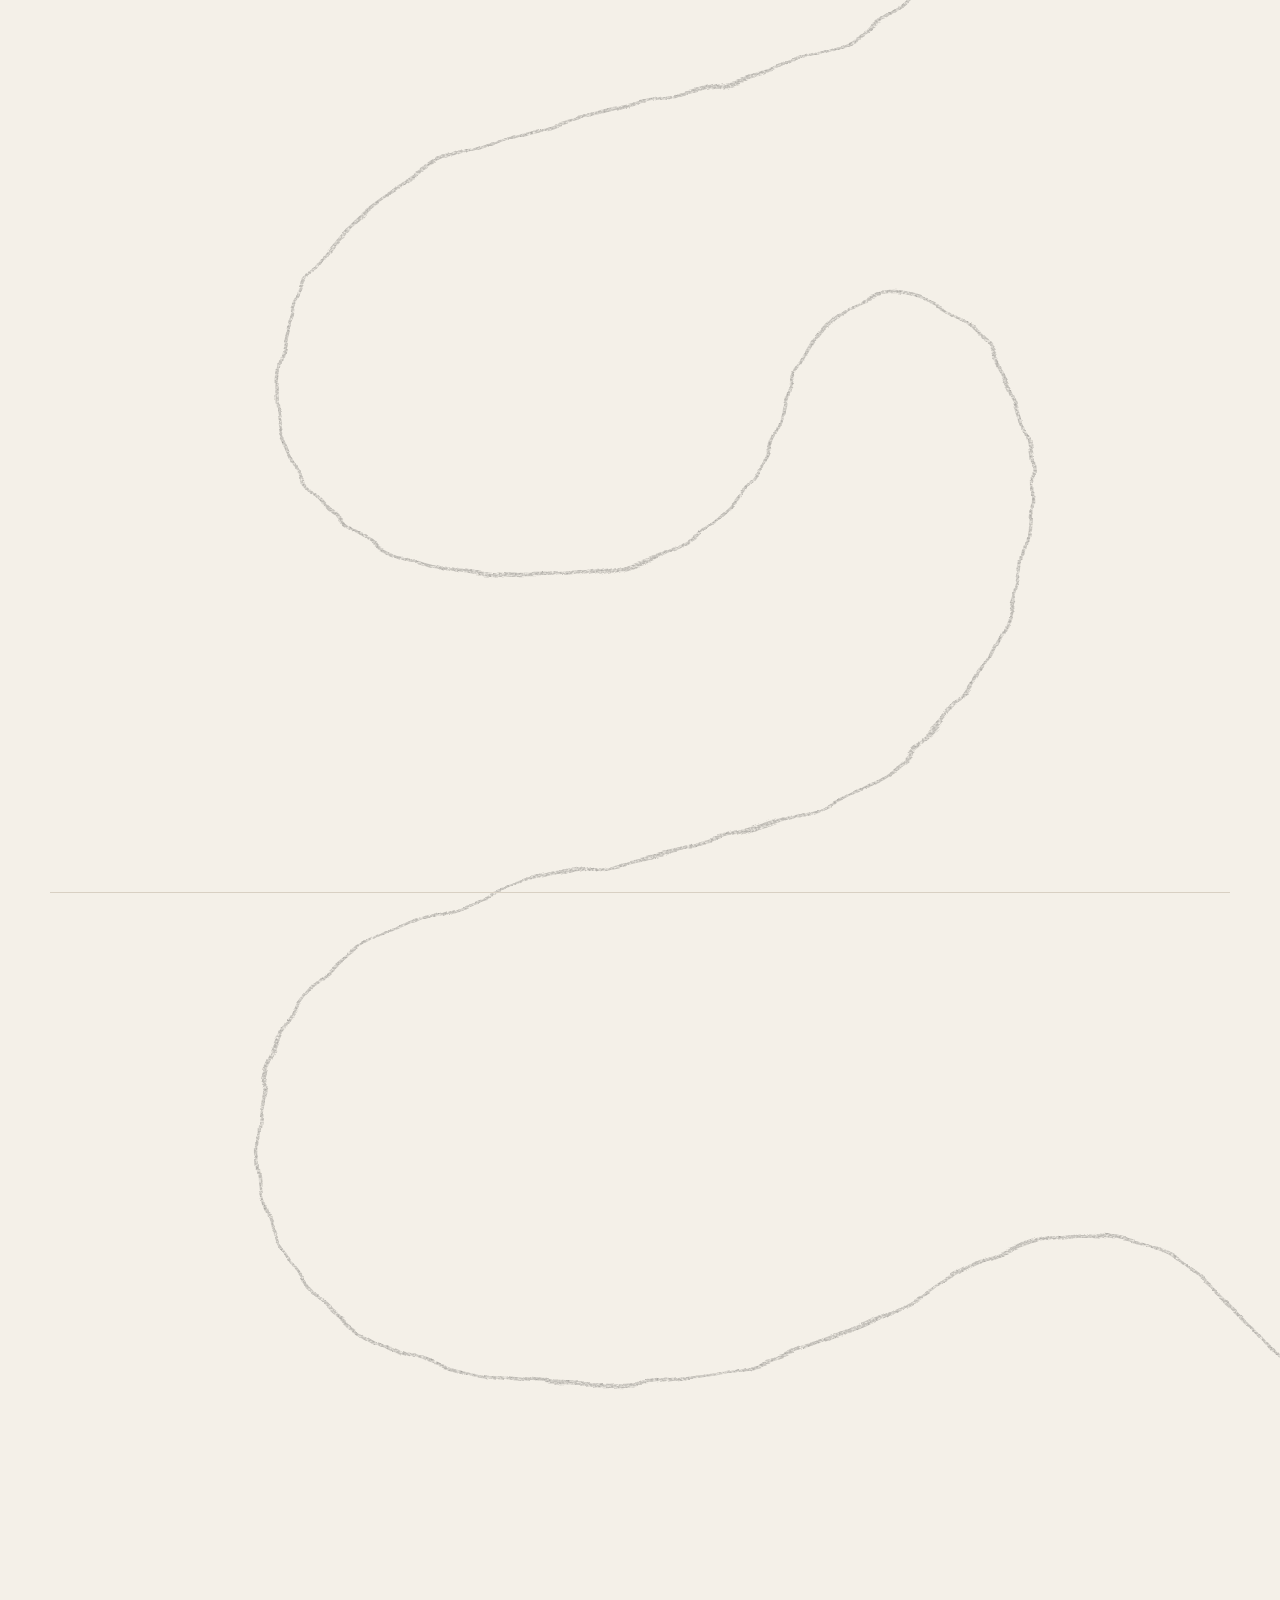
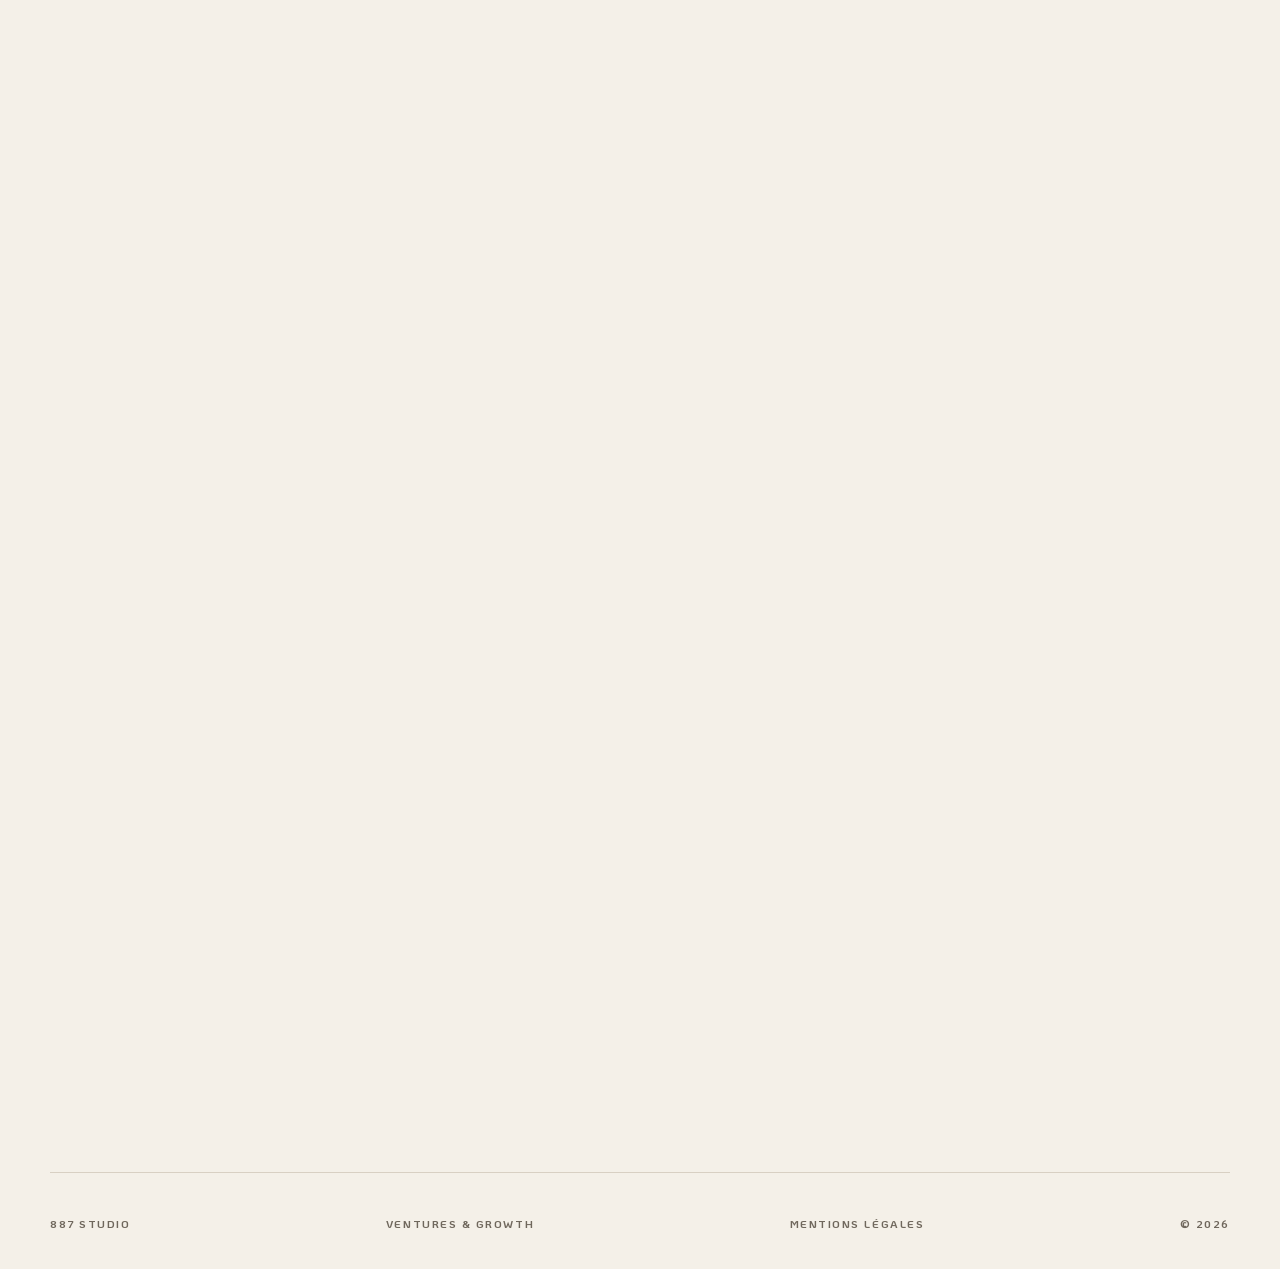
==== commit ff7641b6: "feat(participations): vignette Emmanuelle Benoist, grille en deux colonnes Co-Authored-By: Claude Op" ====
--- a/index.html
+++ b/index.html
@@ -221,6 +221,34 @@
             <span data-i18n="project.cta">Voir le projet</span>
           </div>
         </button>
+
+        <button class="participation-card" type="button" data-project="muscule" data-reveal>
+          <div class="project-card-top">
+            <div class="project-logo-slot"><img src="assets/muscule-logo.png" alt="Muscule" class="logo-muscule" /></div>
+            <span class="project-stamp">887</span>
+          </div>
+          <span class="project-status" data-i18n="project.muscule.status">Bientôt sur l’App Store</span>
+          <h3 data-i18n="project.muscule.name">Muscule</h3>
+          <p data-i18n="project.muscule.short">L’application iPhone de la salle de musculation.</p>
+          <div class="project-meta">
+            <span>2026</span>
+            <span data-i18n="project.cta">Voir le projet</span>
+          </div>
+        </button>
+
+        <button class="participation-card" type="button" data-project="emmanuelle" data-reveal data-reveal-delay="90">
+          <div class="project-card-top">
+            <div class="project-logo-slot"><img src="assets/live-fully-logo.png" alt="LIVE FULLY." class="logo-emmanuelle" /></div>
+            <span class="project-stamp">887</span>
+          </div>
+          <span class="project-status" data-i18n="project.emmanuelle.status">En ligne</span>
+          <h3 data-i18n="project.emmanuelle.name">Emmanuelle Benoist</h3>
+          <p data-i18n="project.emmanuelle.short">Praticienne en santé fonctionnelle à Nice.</p>
+          <div class="project-meta">
+            <span>2026</span>
+            <span data-i18n="project.cta">Voir le projet</span>
+          </div>
+        </button>
       </div>
     </section>
 
--- a/styles.css
+++ b/styles.css
@@ -1188,6 +1188,14 @@
 .project-logo-slot .logo-otiumly {
   height: 42px;
   border-radius: 10px;
+}
+
+.project-logo-slot .logo-muscule {
+  height: 34px;
+}
+
+.project-logo-slot .logo-emmanuelle {
+  height: 42px;
 }
 
 .project-stamp {
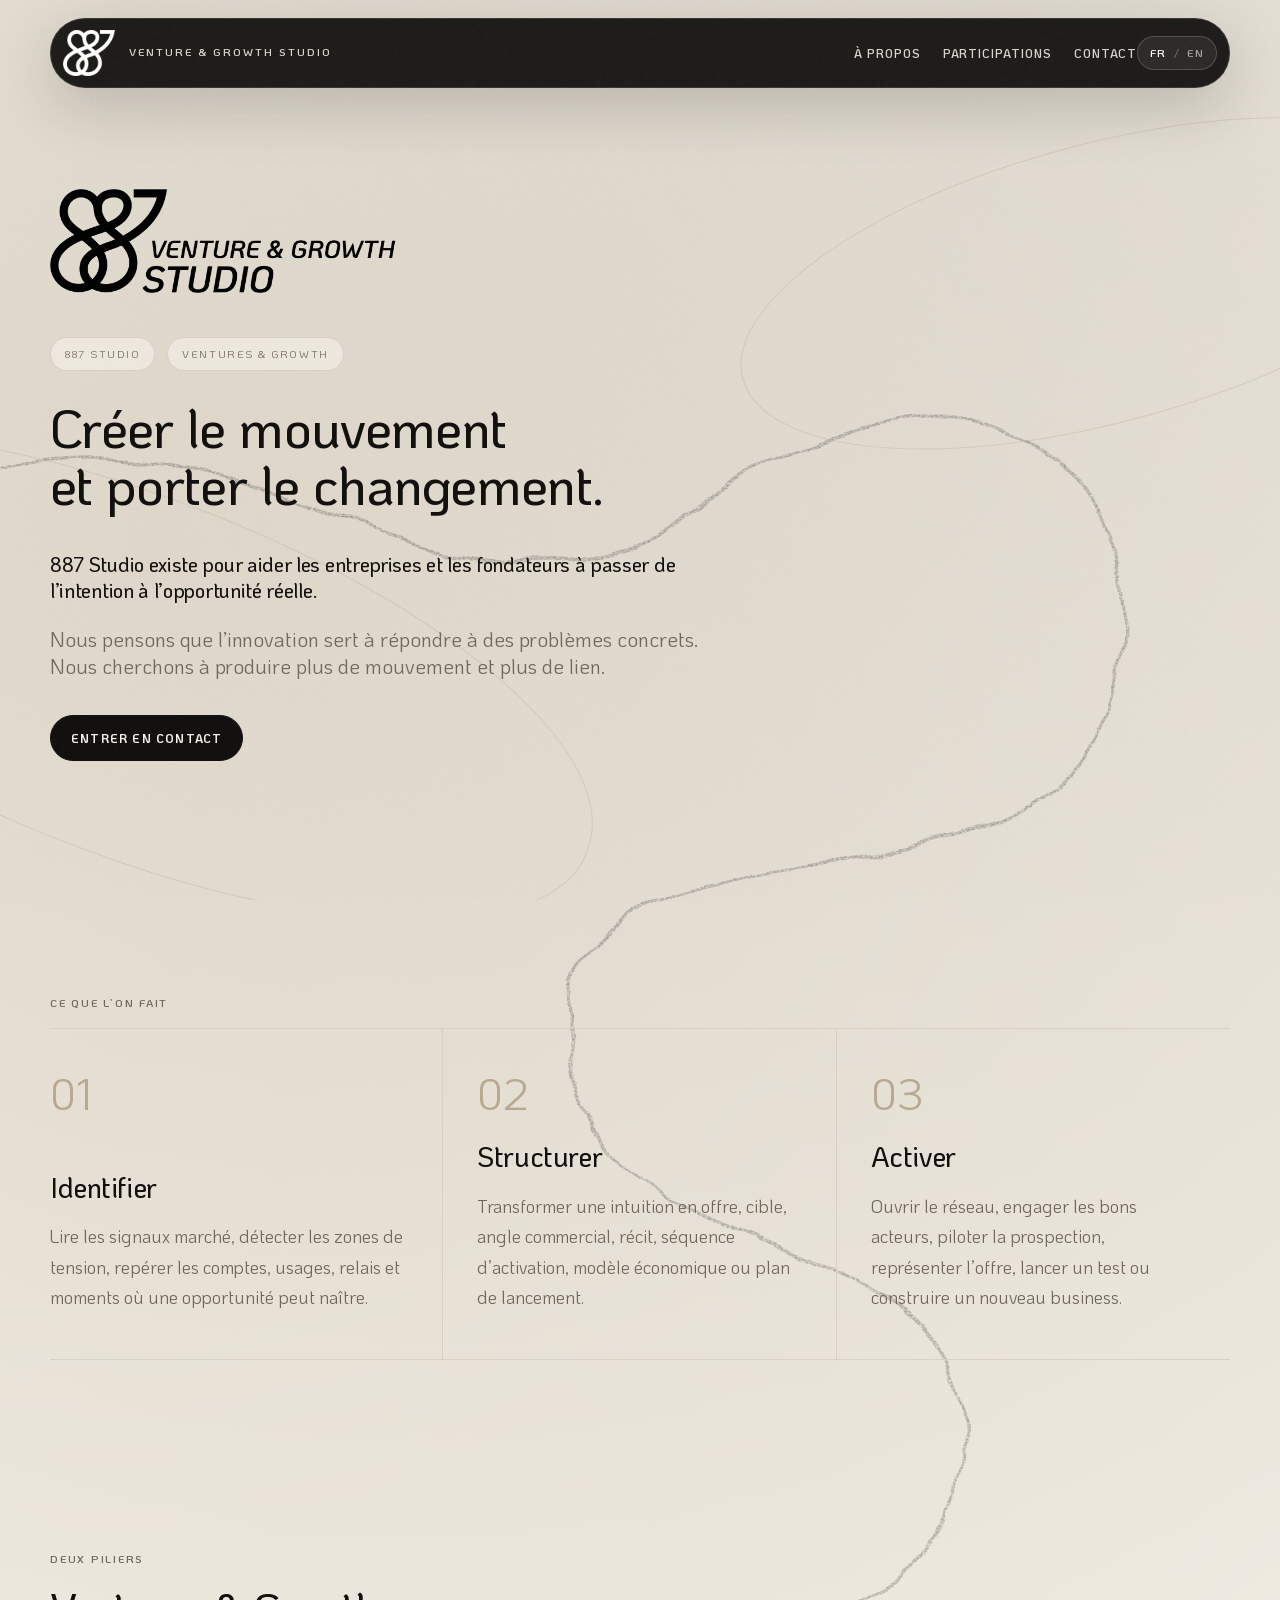
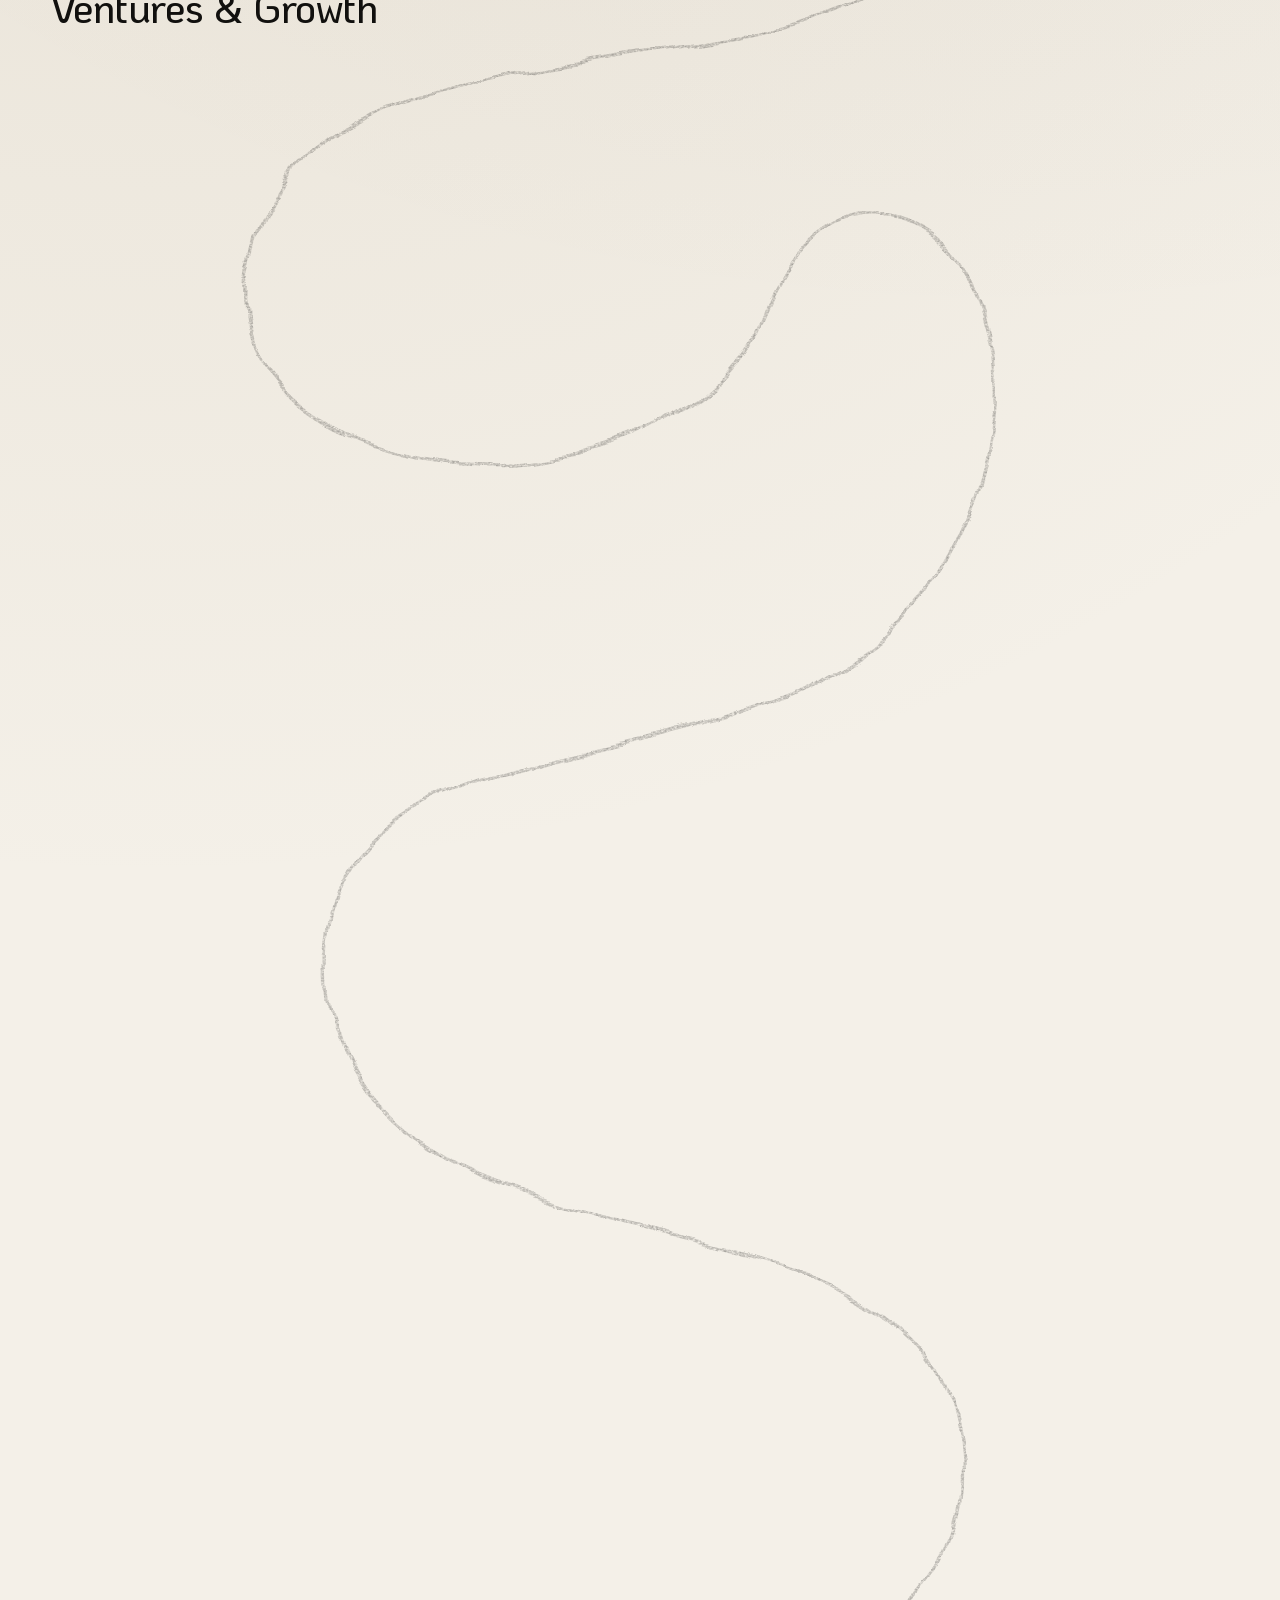
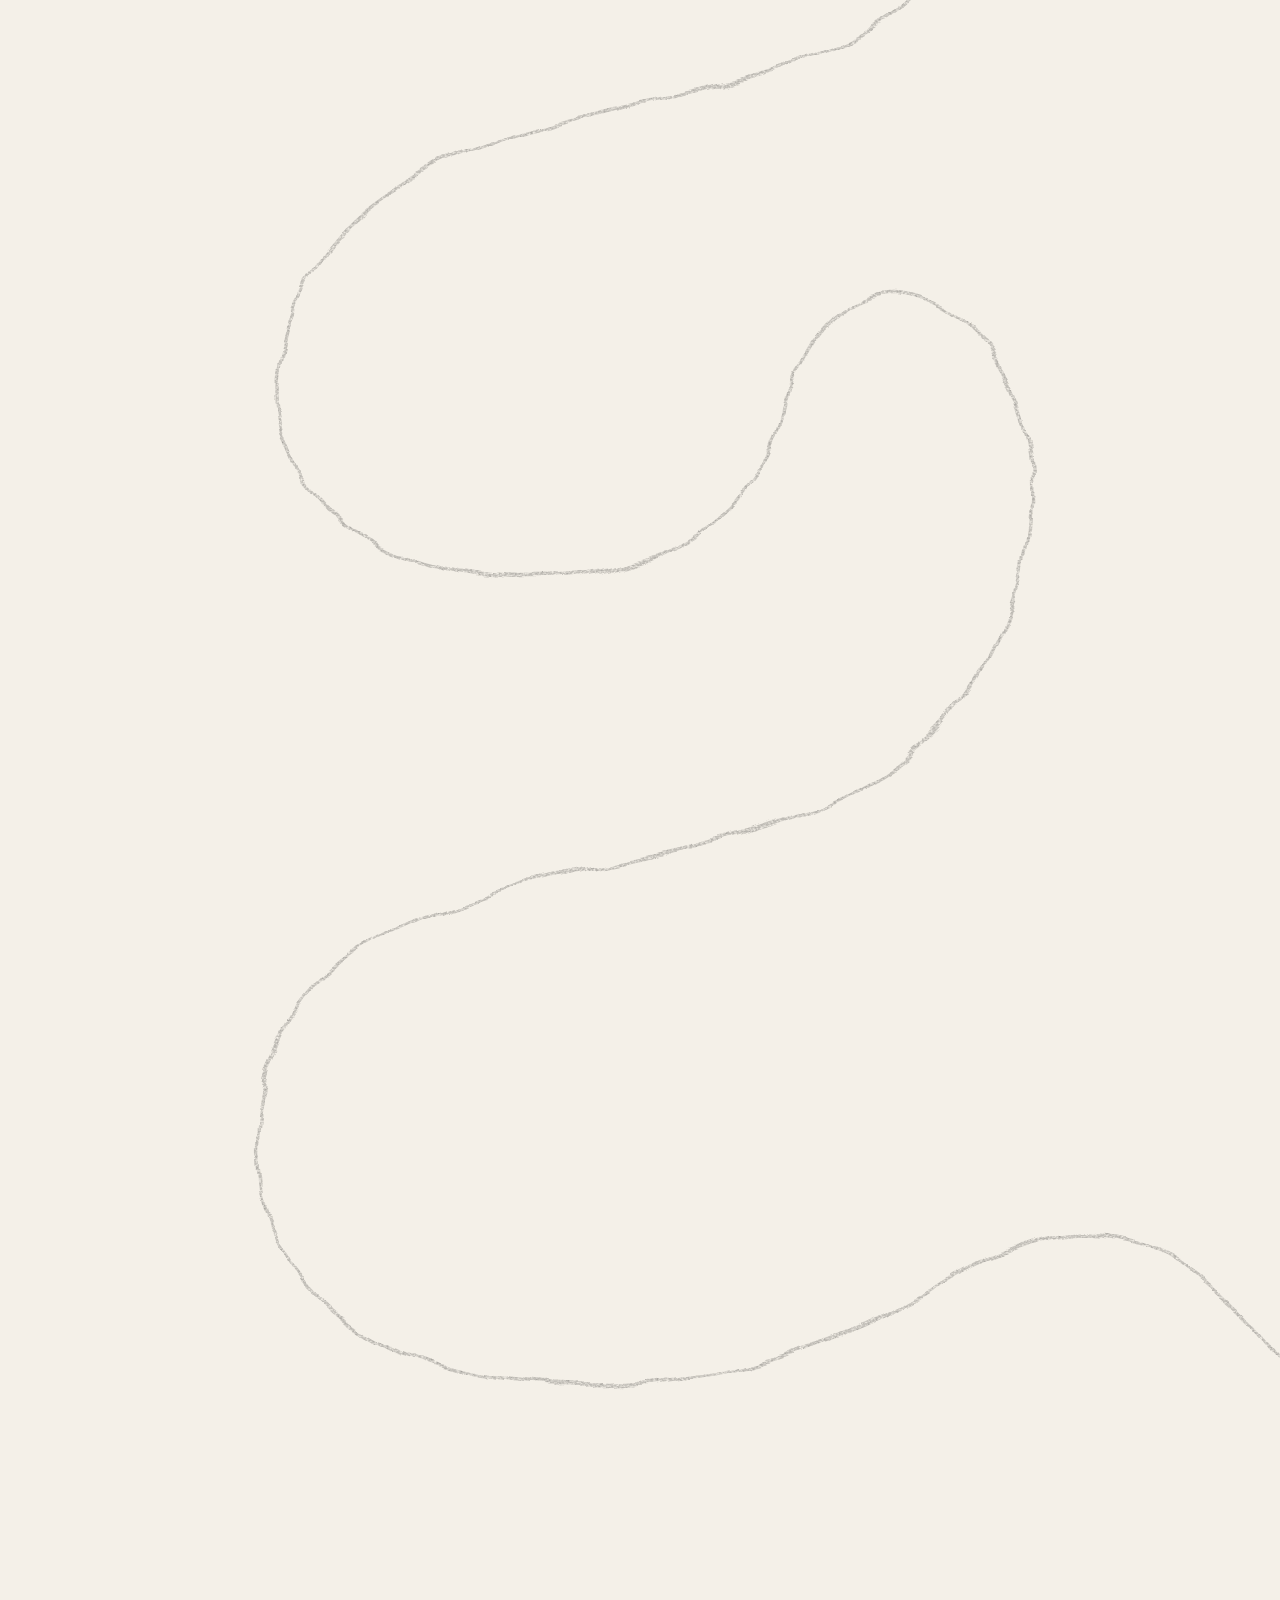
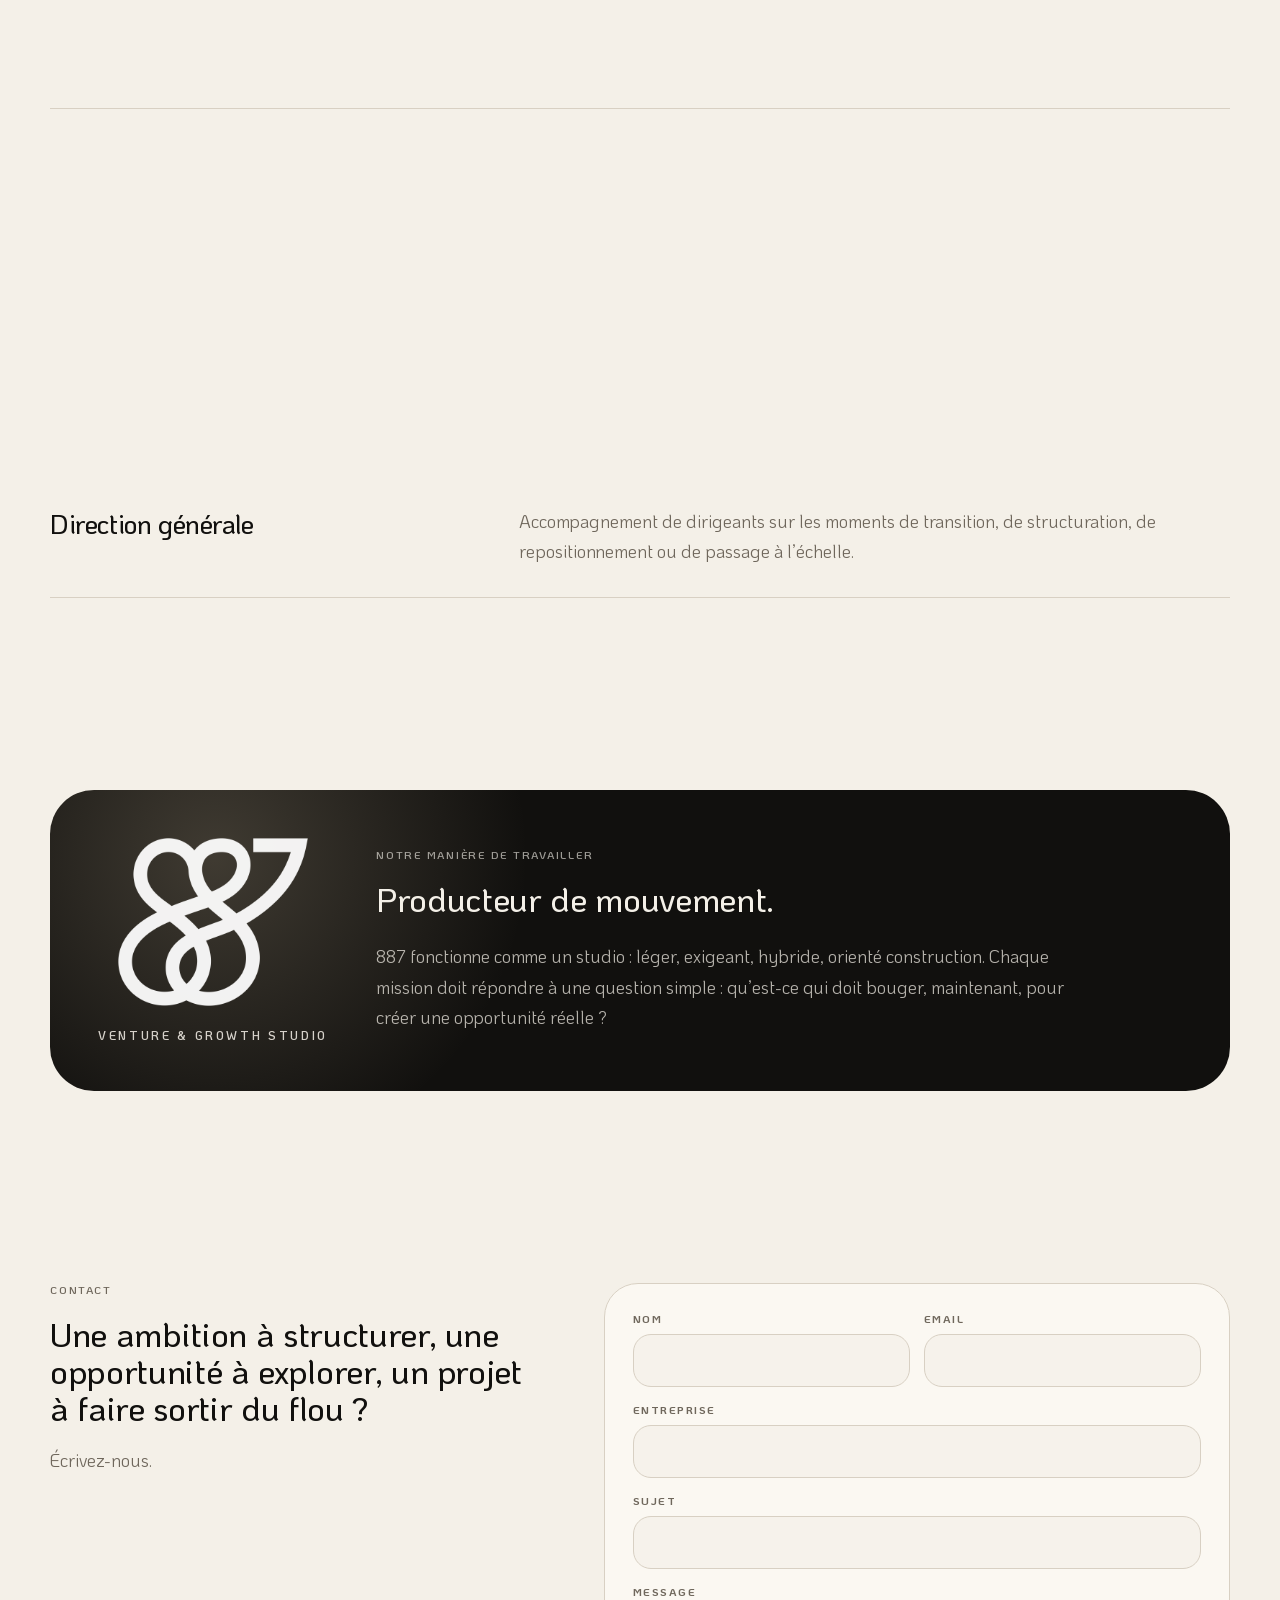
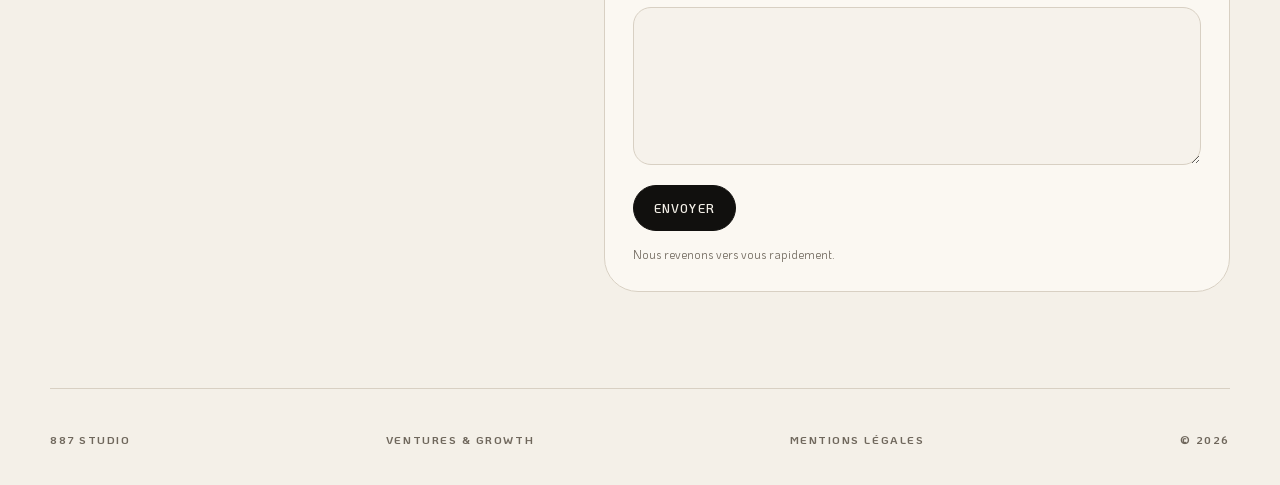
==== commit 281a1b81: "Participations : Ask Marie, YM Mobility at Work, Culture Santé Co-Authored-By: Claude Opus 5.5 (1M c" ====
--- a/index.html
+++ b/index.html
@@ -227,7 +227,7 @@
             <div class="project-logo-slot"><img src="assets/muscule-logo.png" alt="Muscule" class="logo-muscule" /></div>
             <span class="project-stamp">887</span>
           </div>
-          <span class="project-status" data-i18n="project.muscule.status">Bientôt sur l’App Store</span>
+          <span class="project-status" data-i18n="project.muscule.status">Sur l’App Store</span>
           <h3 data-i18n="project.muscule.name">Muscule</h3>
           <p data-i18n="project.muscule.short">L’application iPhone de la salle de musculation.</p>
           <div class="project-meta">
@@ -244,6 +244,47 @@
           <span class="project-status" data-i18n="project.emmanuelle.status">En ligne</span>
           <h3 data-i18n="project.emmanuelle.name">Emmanuelle Benoist</h3>
           <p data-i18n="project.emmanuelle.short">Praticienne en santé fonctionnelle à Nice.</p>
+          <div class="project-meta">
+            <span>2026</span>
+            <span data-i18n="project.cta">Voir le projet</span>
+          </div>
+        </button>
+        <button class="participation-card" type="button" data-project="askmarie" data-reveal>
+          <div class="project-card-top">
+            <div class="project-logo-slot"><img src="assets/ask-marie-logo.svg" alt="Ask Marie" class="logo-askmarie" /></div>
+            <span class="project-stamp">887</span>
+          </div>
+          <span class="project-status" data-i18n="project.askmarie.status">En ligne</span>
+          <h3 data-i18n="project.askmarie.name">Ask Marie</h3>
+          <p data-i18n="project.askmarie.short">Le tirage de tarot guidé par la voix de Marie.</p>
+          <div class="project-meta">
+            <span>2026</span>
+            <span data-i18n="project.cta">Voir le projet</span>
+          </div>
+        </button>
+
+        <button class="participation-card" type="button" data-project="ymmobility" data-reveal data-reveal-delay="90">
+          <div class="project-card-top">
+            <div class="project-logo-slot"><img src="assets/ym-mobility-logo.png" alt="YM Mobility at Work" class="logo-ymmobility" /></div>
+            <span class="project-stamp">887</span>
+          </div>
+          <span class="project-status" data-i18n="project.ymmobility.status">En développement</span>
+          <h3 data-i18n="project.ymmobility.name">YM Mobility at Work</h3>
+          <p data-i18n="project.ymmobility.short">Le site du coaching sportif en entreprise.</p>
+          <div class="project-meta">
+            <span>2026</span>
+            <span data-i18n="project.cta">Voir le projet</span>
+          </div>
+        </button>
+
+        <button class="participation-card" type="button" data-project="culturesante" data-reveal>
+          <div class="project-card-top">
+            <div class="project-logo-slot"><span class="logo-culturesante">Culture Santé</span></div>
+            <span class="project-stamp">887</span>
+          </div>
+          <span class="project-status" data-i18n="project.culturesante.status">En écriture</span>
+          <h3 data-i18n="project.culturesante.name">Culture Santé</h3>
+          <p data-i18n="project.culturesante.short">Un livre pour comprendre sa santé et agir au quotidien.</p>
           <div class="project-meta">
             <span>2026</span>
             <span data-i18n="project.cta">Voir le projet</span>
--- a/styles.css
+++ b/styles.css
@@ -1196,6 +1196,22 @@
 
 .project-logo-slot .logo-emmanuelle {
   height: 42px;
+}
+
+.project-logo-slot .logo-askmarie {
+  height: 42px;
+}
+
+.project-logo-slot .logo-ymmobility {
+  height: 40px;
+}
+
+.project-logo-slot .logo-culturesante {
+  font-family: "DM Serif Display", Georgia, serif;
+  font-size: 17px;
+  font-weight: 400;
+  letter-spacing: .02em;
+  text-transform: none;
 }
 
 .project-stamp {
